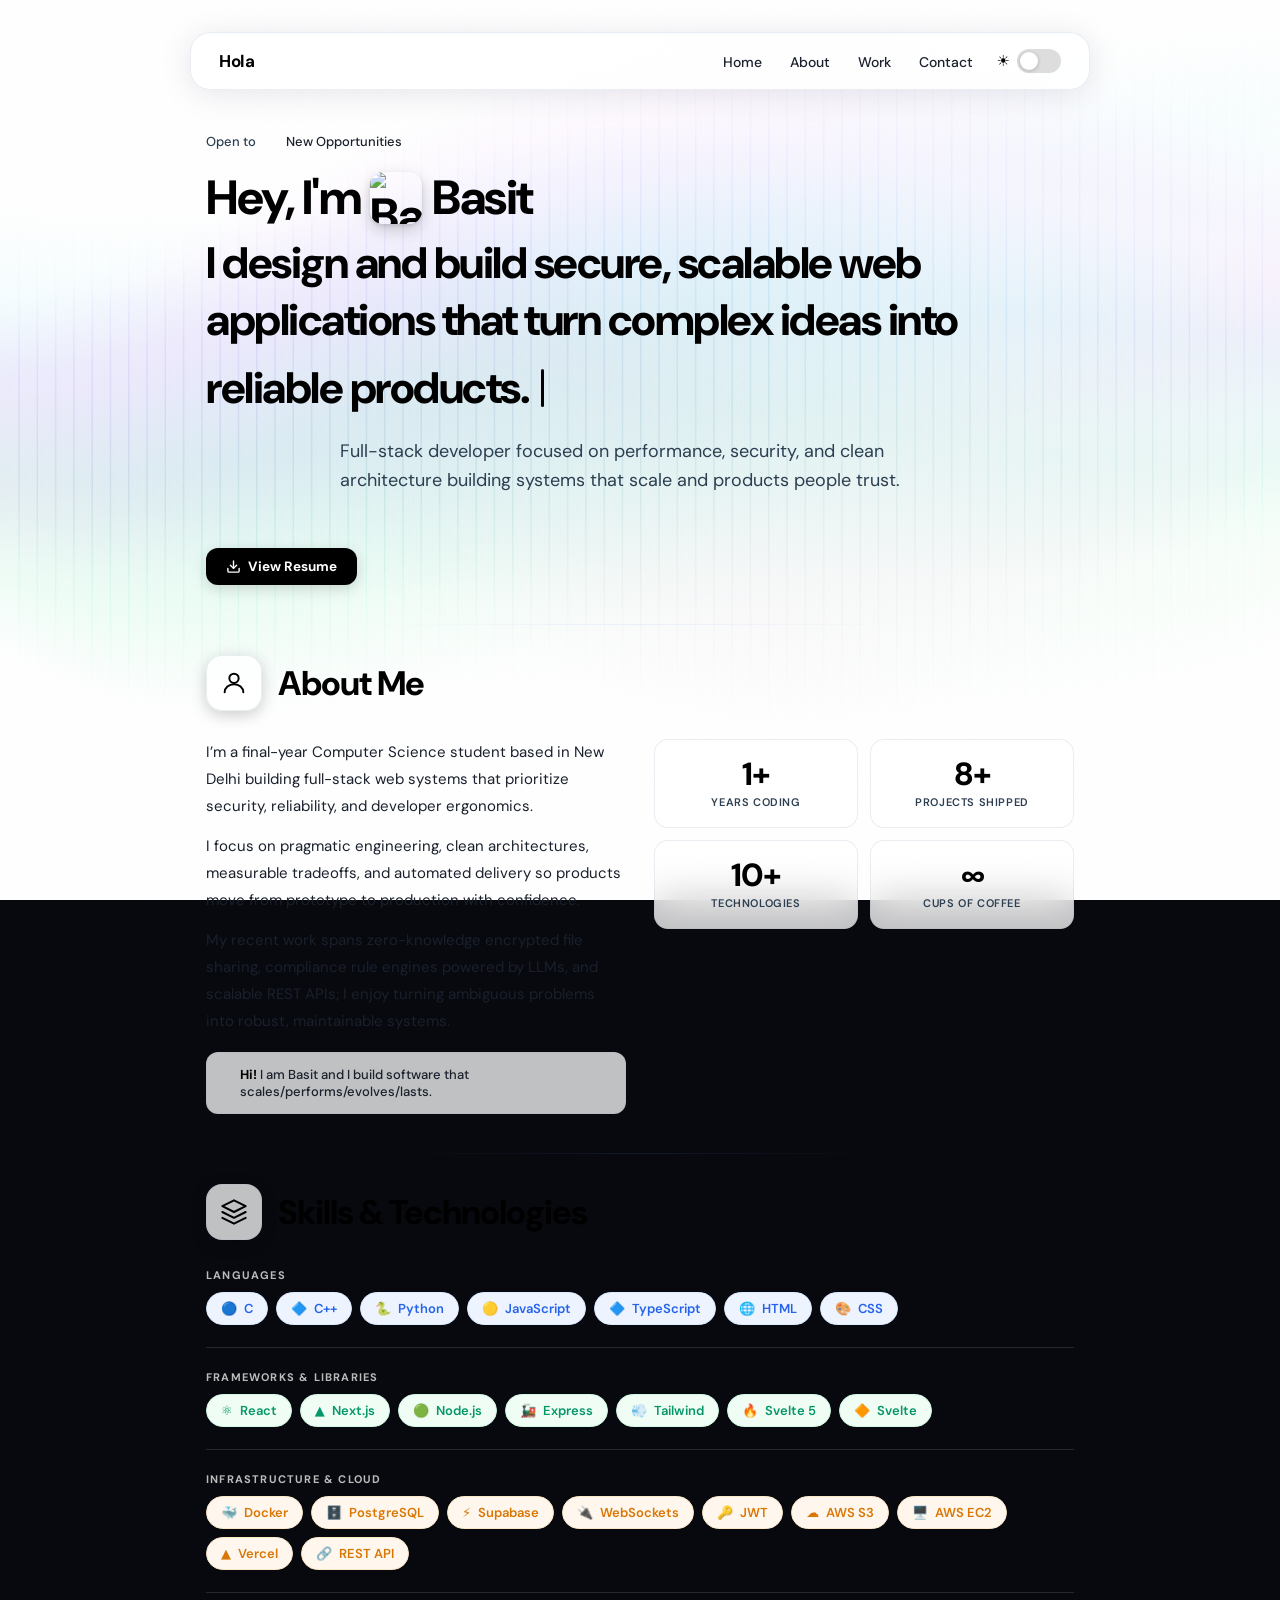
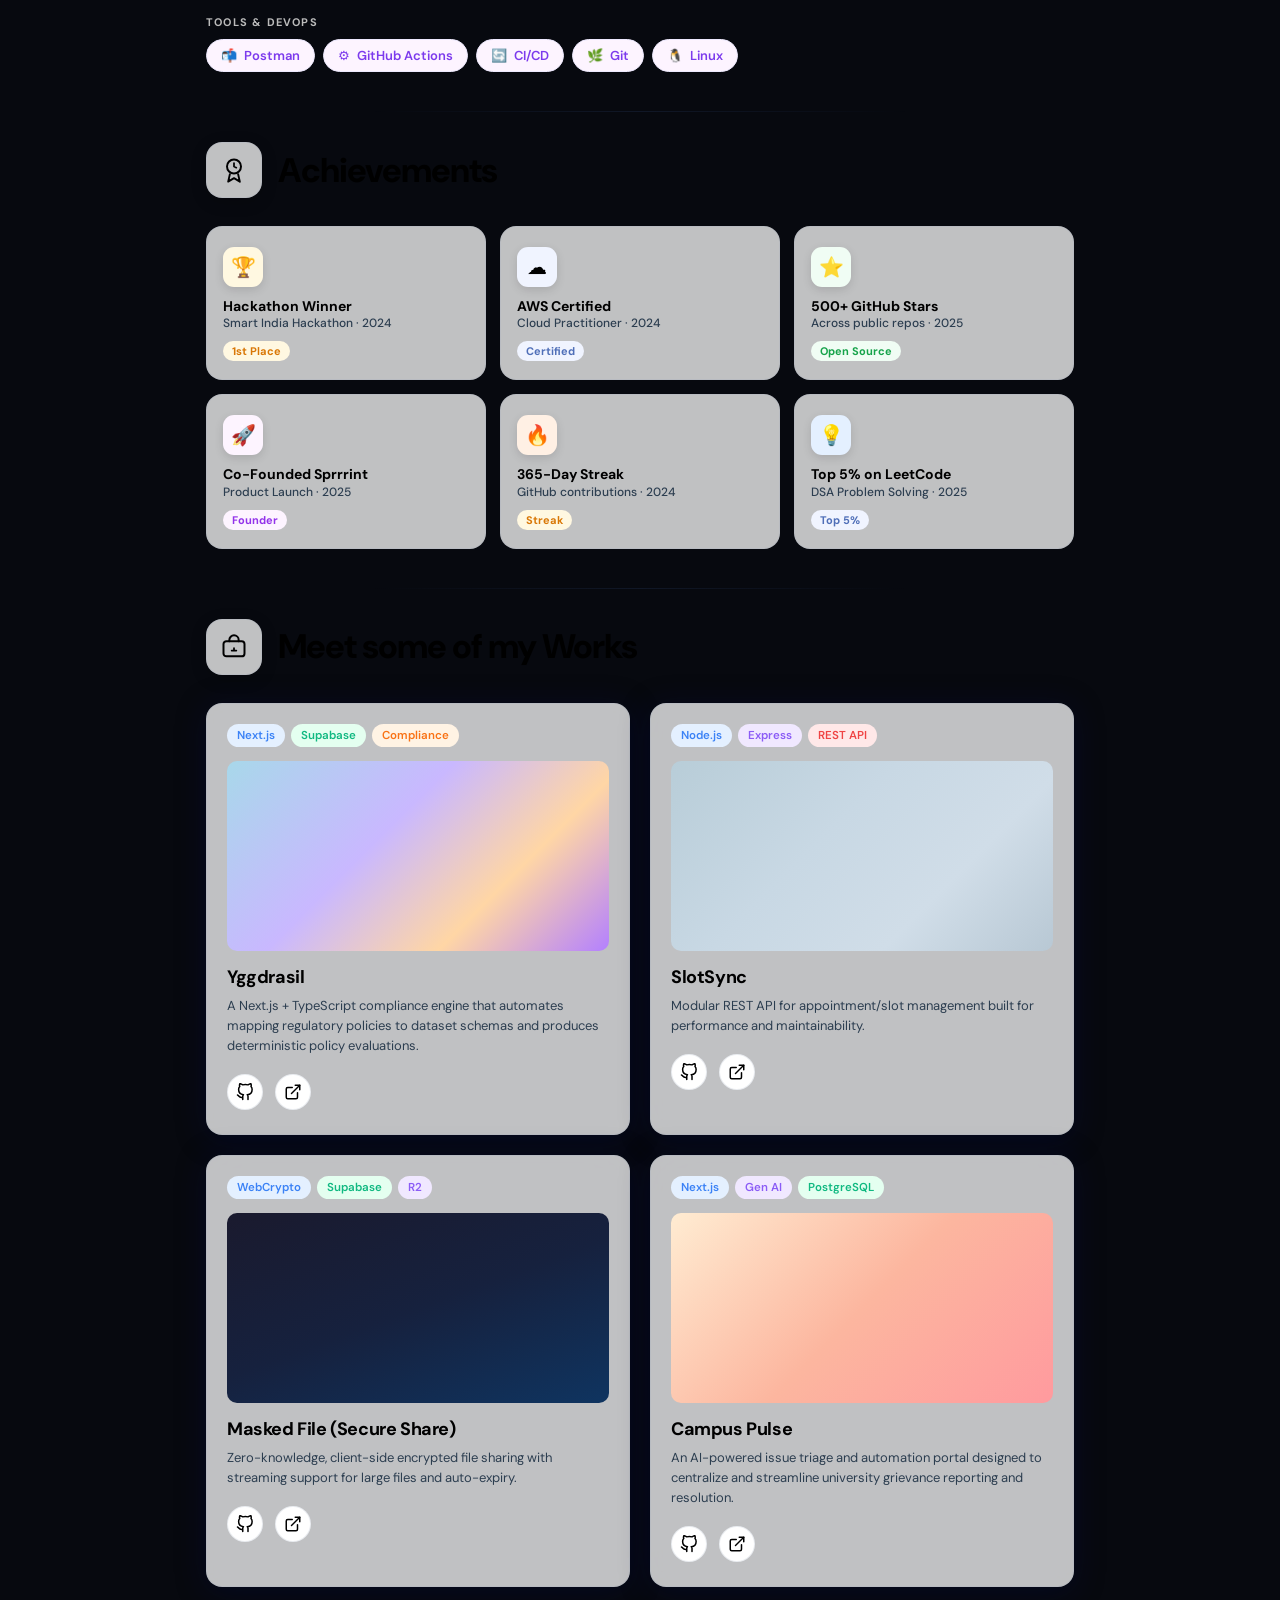
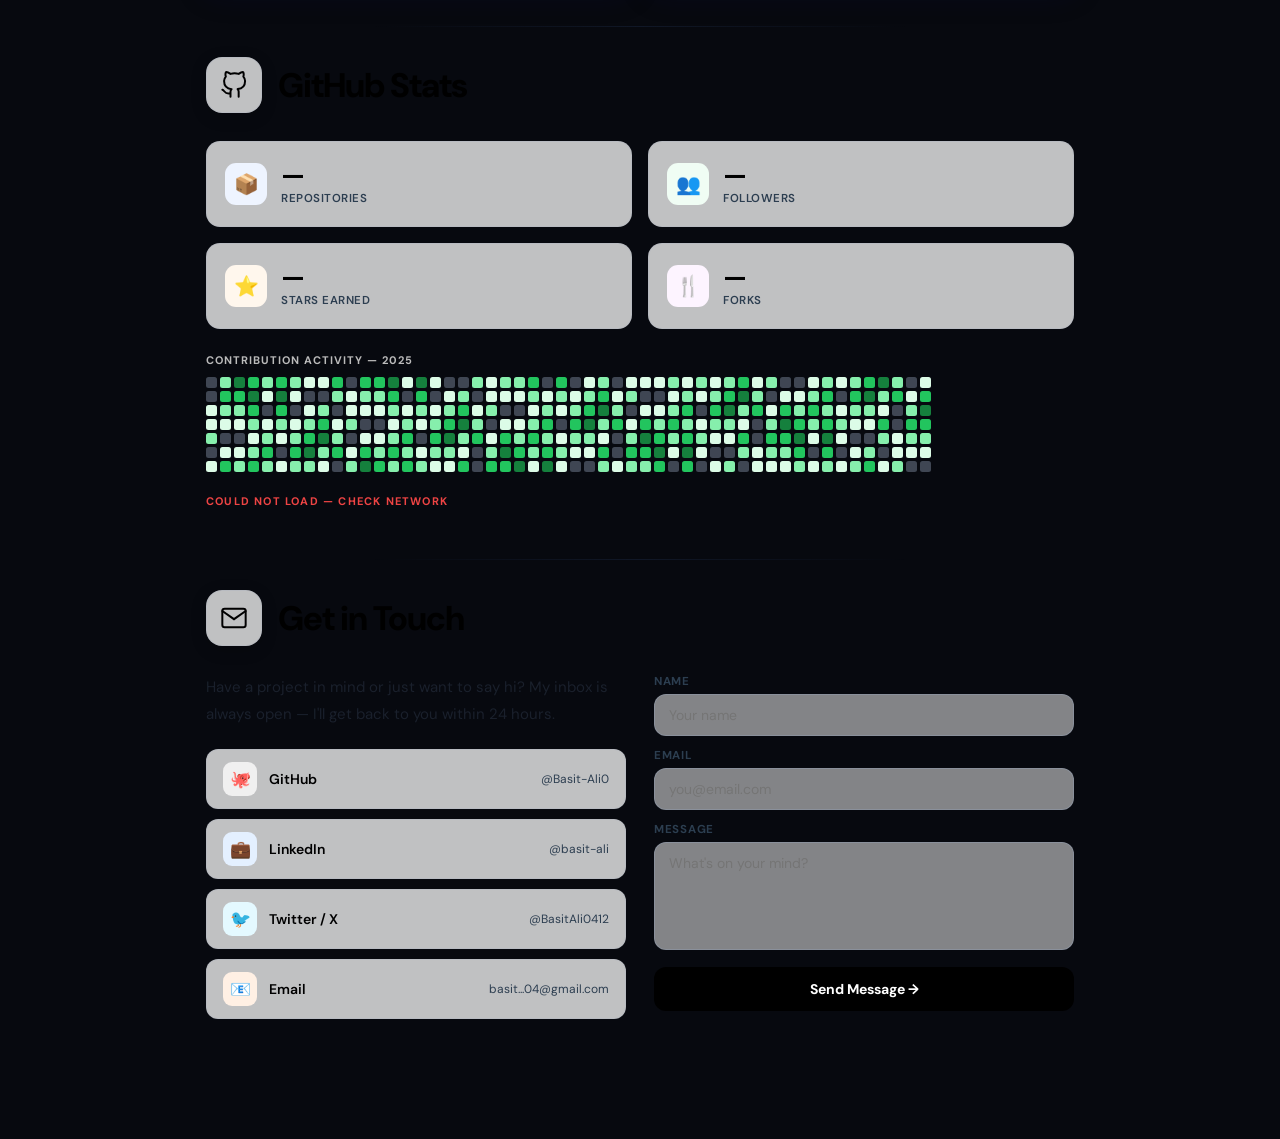
==== index.html @ 20d91ee4 "Feat: Add Basit's personal info and project data" ====
<!DOCTYPE html>
<html lang="en" data-theme="light">

<head>
    <meta charset="UTF-8" />
    <meta name="viewport" content="width=device-width, initial-scale=1.0" />
    <title>Basit — Full-Stack Developer</title>

    <!-- ── META / OG TAGS ── -->
    <meta name="description"
        content="Basit — Full-Stack Developer focused on performance, security, and clean architecture." />
    <meta name="author" content="Basit" />
    <meta name="keywords" content="portfolio, developer, fullstack, backend, React, Next.js, TypeScript, Node" />
    <meta property="og:title" content="Basit — Full-Stack Developer" />
    <meta property="og:description"
        content="I design and build secure, scalable web applications that turn complex ideas into reliable products." />
    <meta property="og:type" content="website" />
    <meta property="og:url" content="https://basit.dev" />
    <meta property="og:image" content="https://basit.dev/og-image.png" />
    <meta name="twitter:card" content="summary_large_image" />
    <meta name="twitter:title" content="Basit — Full-Stack Developer" />
    <meta name="twitter:description" content="I design and build secure, scalable web applications." />
    <meta name="twitter:image" content="https://basit.dev/og-image.png" />
    <meta name="twitter:creator" content="@BasitAli0412" />

    <!-- ── FAVICON (inline SVG) ── -->
    <link rel="icon"
        href="data:image/svg+xml,<svg xmlns='http://www.w3.org/2000/svg' viewBox='0 0 100 100'><rect width='100' height='100' rx='22' fill='%23111'/><text y='72' x='50' text-anchor='middle' font-size='58' font-family='system-ui,sans-serif' font-weight='900' fill='white'>S</text></svg>" />

    <!-- ── FONTS ── -->
    <link rel="preconnect" href="https://fonts.googleapis.com" />
    <link rel="preconnect" href="https://fonts.gstatic.com" crossorigin />
    <link
        href="https://fonts.googleapis.com/css2?family=DM+Sans:ital,opsz,wght@0,9..40,300;0,9..40,400;0,9..40,500;0,9..40,600;0,9..40,700;0,9..40,800&display=swap"
        rel="stylesheet" />

    <!-- ── STYLESHEETS ── -->
    <link rel="stylesheet" href="css/variables.css" />
    <link rel="stylesheet" href="css/base.css" />
    <link rel="stylesheet" href="css/sections.css" />
    <link rel="stylesheet" href="css/components.css" />
    <link rel="stylesheet" href="css/animations.css" />
    <link rel="stylesheet" href="css/cursor.css" />
    <link rel="stylesheet" href="css/responsive.css" />
</head>

<body>
    <!-- ── SPLASH SCREEN ── -->
    <div id="splash-screen">
        <div class="splash-logo">S</div>
    </div>

    <canvas id="bg-canvas"></canvas>
    <div id="cursor-dot"></div>
    <div id="cursor-ring"></div>
    <canvas id="confetti-canvas"></canvas>
    <div id="progress-bar"></div>
    <div class="container">

        <!-- NAV -->
        <nav id="mainNav">
            <span class="nav-logo" id="holaWord">Hola!</span>
            <div class="nav-right">
                <ul class="nav-links">
                    <li><a href="#home">Home</a></li>
                    <li><a href="#about">About</a></li>
                    <li><a href="#work">Work</a></li>
                    <li><a href="#contact">Contact</a></li>
                </ul>
                <div style="display:flex;align-items:center;gap:7px;">
                    <span id="ticon" style="font-size:15px;">☀️</span>
                    <button class="theme-btn" id="themeBtn" aria-label="Toggle dark mode"></button>
                </div>
            </div>
        </nav>

        <!-- HERO -->
        <section id="home" class="section s-hero" data-reveal>
            <div class="co-tag">
                Open to
                <span style="display:inline-flex;align-items:center;gap:5px;color:var(--gray2);">
                    <span class="co-dot" style="background:var(--green);box-shadow:0 0 8px var(--green);"></span> New
                    Opportunities
                </span>
            </div>
            <h1 class="hhead" style="margin-bottom: 20px;">
                <div class="ln">
                    <span>Hey, I'm</span>
                    <span class="ibadge av" style="padding:0; overflow:hidden; border:none; background:transparent;">
                        <img src="https://drive.google.com/uc?export=view&id=1aafTK1U_GaJ4FGUq0Dn8_oC9tIhIjTEX"
                            alt="Basit" style="width:100%;height:100%;object-fit:cover;">
                    </span>
                    <span>Basit</span>
                </div>
                <div class="ln"
                    style="font-size: clamp(24px, 4vw, 44px); white-space: normal; line-height: 1.3; margin-top: 10px; color: var(--dark);">
                    I design and build secure, scalable web applications that turn complex ideas into
                    <span class="typed-text" id="typedWord" style="color:var(--dark);"></span><span class="typed-cursor"
                        id="typedCursor"></span>
                </div>
            </h1>
            <p style="font-size: 18px; color: var(--gray); max-width: 600px; margin: 0 auto 30px; line-height: 1.6;">
                Full-stack developer focused on performance, security, and clean architecture building systems that
                scale and products people trust.
            </p>
            <a href="https://drive.google.com/file/d/15Kie2nm88F6wUz_KOBfez04aYUnILYry/view?usp=sharing" target="_blank"
                rel="noopener noreferrer" class="resume-btn">
                <svg viewBox="0 0 24 24" fill="none" stroke="currentColor" stroke-width="2.2" stroke-linecap="round"
                    stroke-linejoin="round">
                    <path d="M21 15v4a2 2 0 01-2 2H5a2 2 0 01-2-2v-4" />
                    <polyline points="7 10 12 15 17 10" />
                    <line x1="12" y1="15" x2="12" y2="3" />
                </svg>
                View Resume
            </a>
        </section>

        <!-- ABOUT -->
        <section id="about" class="section s-about" data-reveal>
            <div class="sec-hdr">
                <div class="sec-icon">
                    <svg viewBox="0 0 24 24" fill="none">
                        <circle cx="12" cy="8" r="4" stroke="currentColor" stroke-width="1.7" />
                        <path d="M4 20c0-4 3.6-7 8-7s8 3 8 7" stroke="currentColor" stroke-width="1.7"
                            stroke-linecap="round" />
                    </svg>
                </div>
                <h2 class="sec-title">About Me</h2>
            </div>
            <div class="about-grid">
                <div>
                    <div class="about-bio">
                        <p>I’m a final-year Computer Science student based in New Delhi building full-stack web systems
                            that prioritize security, reliability, and developer ergonomics.</p>
                        <p>I focus on pragmatic engineering, clean architectures, measurable tradeoffs, and automated
                            delivery so products move from prototype to production with confidence.</p>
                        <p>My recent work spans zero-knowledge encrypted file sharing, compliance rule engines powered
                            by LLMs, and scalable REST APIs; I enjoy turning ambiguous problems into robust,
                            maintainable systems.</p>
                    </div>
                    <div class="status-bar">
                        <span class="dot" style="background:var(--green);box-shadow:0 0 8px var(--green);"></span>
                        <span class="status-txt"><strong>Hi!</strong> I am Basit and I build software that
                            scales/performs/evolves/lasts.</span>
                    </div>
                </div>
                <div>
                    <div class="stats-grid">
                        <div class="stat-card">
                            <div class="stat-n">3+</div>
                            <div class="stat-l">Years Coding</div>
                        </div>
                        <div class="stat-card">
                            <div class="stat-n">20+</div>
                            <div class="stat-l">Projects Shipped</div>
                        </div>
                        <div class="stat-card">
                            <div class="stat-n">30+</div>
                            <div class="stat-l">Technologies</div>
                        </div>
                        <div class="stat-card">
                            <div class="stat-n">∞</div>
                            <div class="stat-l">Cups of Coffee</div>
                        </div>
                    </div>
                </div>
            </div>
        </section>

        <!-- SKILLS -->
        <section class="section alt s-skills" data-reveal>
            <div class="sec-hdr">
                <div class="sec-icon">
                    <svg viewBox="0 0 24 24" fill="none">
                        <path d="M12 2L2 7l10 5 10-5-10-5z" stroke="currentColor" stroke-width="1.7"
                            stroke-linejoin="round" />
                        <path d="M2 17l10 5 10-5" stroke="currentColor" stroke-width="1.7" stroke-linecap="round"
                            stroke-linejoin="round" />
                        <path d="M2 12l10 5 10-5" stroke="currentColor" stroke-width="1.7" stroke-linecap="round"
                            stroke-linejoin="round" />
                    </svg>
                </div>
                <h2 class="sec-title">Skills & Technologies</h2>
            </div>
            <div class="sgroups">
                <div>
                    <div class="sglabel">Languages</div>
                    <div class="spills">
                        <span class="spill L"><span class="pi">🔵</span>C</span>
                        <span class="spill L"><span class="pi">🔷</span>C++</span>
                        <span class="spill L"><span class="pi">🐍</span>Python</span>
                        <span class="spill L"><span class="pi">🟡</span>JavaScript</span>
                        <span class="spill L"><span class="pi">🔷</span>TypeScript</span>
                        <span class="spill L"><span class="pi">🌐</span>HTML</span>
                        <span class="spill L"><span class="pi">🎨</span>CSS</span>
                    </div>
                </div>
                <div class="sdiv"></div>
                <div>
                    <div class="sglabel">Frameworks & Libraries</div>
                    <div class="spills">
                        <span class="spill F"><span class="pi">⚛️</span>React</span>
                        <span class="spill F"><span class="pi">▲</span>Next.js</span>
                        <span class="spill F"><span class="pi">🟢</span>Node.js</span>
                        <span class="spill F"><span class="pi">🚂</span>Express</span>
                        <span class="spill F"><span class="pi">💨</span>Tailwind</span>
                        <span class="spill F"><span class="pi">🔥</span>Svelte 5</span>
                        <span class="spill F"><span class="pi">🔶</span>Svelte</span>
                    </div>
                </div>
                <div class="sdiv"></div>
                <div>
                    <div class="sglabel">Infrastructure & Cloud</div>
                    <div class="spills">
                        <span class="spill I"><span class="pi">🐳</span>Docker</span>
                        <span class="spill I"><span class="pi">🗄️</span>PostgreSQL</span>
                        <span class="spill I"><span class="pi">⚡</span>Supabase</span>
                        <span class="spill I"><span class="pi">🔌</span>WebSockets</span>
                        <span class="spill I"><span class="pi">🔑</span>JWT</span>
                        <span class="spill I"><span class="pi">☁️</span>AWS S3</span>
                        <span class="spill I"><span class="pi">🖥️</span>AWS EC2</span>
                        <span class="spill I"><span class="pi">▲</span>Vercel</span>
                        <span class="spill I"><span class="pi">🔗</span>REST API</span>
                    </div>
                </div>
                <div class="sdiv"></div>
                <div>
                    <div class="sglabel">Tools & DevOps</div>
                    <div class="spills">
                        <span class="spill T"><span class="pi">📬</span>Postman</span>
                        <span class="spill T"><span class="pi">⚙️</span>GitHub Actions</span>
                        <span class="spill T"><span class="pi">🔄</span>CI/CD</span>
                        <span class="spill T"><span class="pi">🌿</span>Git</span>
                        <span class="spill T"><span class="pi">🐧</span>Linux</span>
                    </div>
                </div>
            </div>
        </section>

        <!-- ACHIEVEMENTS -->
        <section class="section s-achieve" data-reveal>
            <div class="sec-hdr">
                <div class="sec-icon">
                    <svg viewBox="0 0 24 24" fill="none">
                        <circle cx="12" cy="9" r="6" stroke="currentColor" stroke-width="1.7" />
                        <path d="M8.5 15.5L7 22l5-3 5 3-1.5-6.5" stroke="currentColor" stroke-width="1.6"
                            stroke-linecap="round" stroke-linejoin="round" />
                        <path d="M12 6v3l2 1" stroke="currentColor" stroke-width="1.5" stroke-linecap="round"
                            stroke-linejoin="round" />
                    </svg>
                </div>
                <h2 class="sec-title">Achievements</h2>
            </div>
            <div class="ach-grid">
                <div class="ach-card">
                    <div class="ach-icon" style="background:#FFF8E1;">🏆</div>
                    <div>
                        <div class="ach-name">Hackathon Winner</div>
                        <div class="ach-meta">Smart India Hackathon · 2024</div>
                    </div>
                    <span class="abadge bg-gold">1st Place</span>
                </div>
                <div class="ach-card">
                    <div class="ach-icon" style="background:#F0F4FF;">☁️</div>
                    <div>
                        <div class="ach-name">AWS Certified</div>
                        <div class="ach-meta">Cloud Practitioner · 2024</div>
                    </div>
                    <span class="abadge bg-silver">Certified</span>
                </div>
                <div class="ach-card">
                    <div class="ach-icon" style="background:#F0FDF4;">⭐</div>
                    <div>
                        <div class="ach-name">500+ GitHub Stars</div>
                        <div class="ach-meta">Across public repos · 2025</div>
                    </div>
                    <span class="abadge bg-green">Open Source</span>
                </div>
                <div class="ach-card">
                    <div class="ach-icon" style="background:#FDF4FF;">🚀</div>
                    <div>
                        <div class="ach-name">Co-Founded Sprrrint</div>
                        <div class="ach-meta">Product Launch · 2025</div>
                    </div>
                    <span class="abadge bg-purple">Founder</span>
                </div>
                <div class="ach-card">
                    <div class="ach-icon" style="background:#FFF0E4;">🔥</div>
                    <div>
                        <div class="ach-name">365-Day Streak</div>
                        <div class="ach-meta">GitHub contributions · 2024</div>
                    </div>
                    <span class="abadge bg-gold">Streak</span>
                </div>
                <div class="ach-card">
                    <div class="ach-icon" style="background:#E4F0FF;">💡</div>
                    <div>
                        <div class="ach-name">Top 5% on LeetCode</div>
                        <div class="ach-meta">DSA Problem Solving · 2025</div>
                    </div>
                    <span class="abadge bg-silver">Top 5%</span>
                </div>
            </div>
        </section>



        <!-- WORKS -->
        <section id="work" class="section s-works" data-reveal>
            <div class="sec-hdr">
                <div class="sec-icon">
                    <svg viewBox="0 0 24 24" fill="none">
                        <rect x="3" y="7" width="18" height="13" rx="2.5" stroke="currentColor" stroke-width="1.7" />
                        <path d="M8 7V6a4 4 0 018 0v1" stroke="currentColor" stroke-width="1.7"
                            stroke-linecap="round" />
                        <path d="M12 13v2m0 0h2m-2 0H10" stroke="currentColor" stroke-width="1.5"
                            stroke-linecap="round" />
                    </svg>
                </div>
                <h2 class="sec-title">Meet some of my Works</h2>
            </div>
            <div class="pg">
                <div class="pc" data-project="yggdrasil">
                    <div class="tilt-shine"></div>
                    <div class="tags"><span class="tag blue">Next.js</span><span class="tag green">Supabase</span><span
                            class="tag orange">Compliance</span></div>
                    <div class="pi-img pi1"></div>
                    <div class="pt">Yggdrasil</div>
                    <div class="pd">A Next.js + TypeScript compliance engine that automates mapping regulatory policies
                        to dataset schemas and produces deterministic policy evaluations.</div>
                    <div class="pc-links">
                        <a href="https://github.com/Basit-Ali0/Yggdrasil" class="pc-link" title="Source Code"
                            target="_blank" rel="noopener noreferrer">
                            <svg viewBox="0 0 24 24" fill="none" stroke="currentColor" stroke-width="2"
                                stroke-linecap="round" stroke-linejoin="round">
                                <path
                                    d="M9 19c-5 1.5-5-2.5-7-3m14 6v-3.87a3.37 3.37 0 00-.94-2.61c3.14-.35 6.44-1.54 6.44-7A5.44 5.44 0 0020 4.77 5.07 5.07 0 0019.91 1S18.73.65 16 2.48a13.38 13.38 0 00-7 0C6.27.65 5.09 1 5.09 1A5.07 5.07 0 005 4.77a5.44 5.44 0 00-1.5 3.78c0 5.42 3.3 6.61 6.44 7A3.37 3.37 0 009 18.13V22">
                                </path>
                            </svg>
                        </a>
                        <a href="https://yggdrasil-793978127865.asia-south1.run.app/" class="pc-link"
                            title="Live Preview" target="_blank" rel="noopener noreferrer">
                            <svg viewBox="0 0 24 24" fill="none" stroke="currentColor" stroke-width="2"
                                stroke-linecap="round" stroke-linejoin="round">
                                <path d="M18 13v6a2 2 0 0 1-2 2H5a2 2 0 0 1-2-2V8a2 2 0 0 1 2-2h6"></path>
                                <polyline points="15 3 21 3 21 9"></polyline>
                                <line x1="10" y1="14" x2="21" y2="3"></line>
                            </svg>
                        </a>
                    </div>
                </div>
                <div class="pc" data-project="slotsync">
                    <div class="tilt-shine"></div>
                    <div class="tags"><span class="tag blue">Node.js</span><span class="tag purple">Express</span><span
                            class="tag year">REST API</span></div>
                    <div class="pi-img pi2"></div>
                    <div class="pt">SlotSync</div>
                    <div class="pd">Modular REST API for appointment/slot management built for performance and
                        maintainability.</div>
                    <div class="pc-links">
                        <a href="https://github.com/Basit-Ali0/slotsync-backend" class="pc-link" title="Source Code"
                            target="_blank" rel="noopener noreferrer">
                            <svg viewBox="0 0 24 24" fill="none" stroke="currentColor" stroke-width="2"
                                stroke-linecap="round" stroke-linejoin="round">
                                <path
                                    d="M9 19c-5 1.5-5-2.5-7-3m14 6v-3.87a3.37 3.37 0 00-.94-2.61c3.14-.35 6.44-1.54 6.44-7A5.44 5.44 0 0020 4.77 5.07 5.07 0 0019.91 1S18.73.65 16 2.48a13.38 13.38 0 00-7 0C6.27.65 5.09 1 5.09 1A5.07 5.07 0 005 4.77a5.44 5.44 0 00-1.5 3.78c0 5.42 3.3 6.61 6.44 7A3.37 3.37 0 009 18.13V22">
                                </path>
                            </svg>
                        </a>
                        <a href="https://yggdrasil-793978127865.asia-south1.run.app/" class="pc-link"
                            title="Live Preview" target="_blank" rel="noopener noreferrer">
                            <svg viewBox="0 0 24 24" fill="none" stroke="currentColor" stroke-width="2"
                                stroke-linecap="round" stroke-linejoin="round">
                                <path d="M18 13v6a2 2 0 0 1-2 2H5a2 2 0 0 1-2-2V8a2 2 0 0 1 2-2h6"></path>
                                <polyline points="15 3 21 3 21 9"></polyline>
                                <line x1="10" y1="14" x2="21" y2="3"></line>
                            </svg>
                        </a>
                    </div>
                </div>
                <div class="pc" data-project="maskedfile">
                    <div class="tilt-shine"></div>
                    <div class="tags"><span class="tag blue">WebCrypto</span><span
                            class="tag green">Supabase</span><span class="tag purple">R2</span></div>
                    <div class="pi-img pi3"></div>
                    <div class="pt">Masked File (Secure Share)</div>
                    <div class="pd">Zero-knowledge, client-side encrypted file sharing with streaming support for large
                        files and auto-expiry.</div>
                    <div class="pc-links">
                        <a href="https://github.com/Basit-Ali0/secure-share" class="pc-link" title="Source Code"
                            target="_blank" rel="noopener noreferrer">
                            <svg viewBox="0 0 24 24" fill="none" stroke="currentColor" stroke-width="2"
                                stroke-linecap="round" stroke-linejoin="round">
                                <path
                                    d="M9 19c-5 1.5-5-2.5-7-3m14 6v-3.87a3.37 3.37 0 00-.94-2.61c3.14-.35 6.44-1.54 6.44-7A5.44 5.44 0 0020 4.77 5.07 5.07 0 0019.91 1S18.73.65 16 2.48a13.38 13.38 0 00-7 0C6.27.65 5.09 1 5.09 1A5.07 5.07 0 005 4.77a5.44 5.44 0 00-1.5 3.78c0 5.42 3.3 6.61 6.44 7A3.37 3.37 0 009 18.13V22">
                                </path>
                            </svg>
                        </a>
                        <a href="http://maskedfile.online" class="pc-link" title="Live Preview" target="_blank"
                            rel="noopener noreferrer">
                            <svg viewBox="0 0 24 24" fill="none" stroke="currentColor" stroke-width="2"
                                stroke-linecap="round" stroke-linejoin="round">
                                <path d="M18 13v6a2 2 0 0 1-2 2H5a2 2 0 0 1-2-2V8a2 2 0 0 1 2-2h6"></path>
                                <polyline points="15 3 21 3 21 9"></polyline>
                                <line x1="10" y1="14" x2="21" y2="3"></line>
                            </svg>
                        </a>
                    </div>
                </div>
                <div class="pc" data-project="campuspulse">
                    <div class="tilt-shine"></div>
                    <div class="tags"><span class="tag blue">Next.js</span><span class="tag purple">Gen AI</span><span
                            class="tag green">PostgreSQL</span></div>
                    <div class="pi-img pi4"></div>
                    <div class="pt">Campus Pulse</div>
                    <div class="pd">An AI-powered issue triage and automation portal designed to centralize and
                        streamline university grievance reporting and resolution.</div>
                    <div class="pc-links">
                        <a href="https://github.com/Amm4r03/campus-pulse" class="pc-link" title="Source Code"
                            target="_blank" rel="noopener noreferrer">
                            <svg viewBox="0 0 24 24" fill="none" stroke="currentColor" stroke-width="2"
                                stroke-linecap="round" stroke-linejoin="round">
                                <path
                                    d="M9 19c-5 1.5-5-2.5-7-3m14 6v-3.87a3.37 3.37 0 00-.94-2.61c3.14-.35 6.44-1.54 6.44-7A5.44 5.44 0 0020 4.77 5.07 5.07 0 0019.91 1S18.73.65 16 2.48a13.38 13.38 0 00-7 0C6.27.65 5.09 1 5.09 1A5.07 5.07 0 005 4.77a5.44 5.44 0 00-1.5 3.78c0 5.42 3.3 6.61 6.44 7A3.37 3.37 0 009 18.13V22">
                                </path>
                            </svg>
                        </a>
                        <a href="https://campus-pulse-xi.vercel.app/" class="pc-link" title="Live Preview"
                            target="_blank" rel="noopener noreferrer">
                            <svg viewBox="0 0 24 24" fill="none" stroke="currentColor" stroke-width="2"
                                stroke-linecap="round" stroke-linejoin="round">
                                <path d="M18 13v6a2 2 0 0 1-2 2H5a2 2 0 0 1-2-2V8a2 2 0 0 1 2-2h6"></path>
                                <polyline points="15 3 21 3 21 9"></polyline>
                                <line x1="10" y1="14" x2="21" y2="3"></line>
                            </svg>
                        </a>
                    </div>
                </div>
            </div>
        </section>

        <!-- GITHUB STATS -->
        <section class="section alt s-github" data-reveal>
            <div class="sec-hdr">
                <div class="sec-icon">
                    <svg viewBox="0 0 24 24" fill="none">
                        <path
                            d="M9 19c-5 1.5-5-2.5-7-3m14 6v-3.87a3.37 3.37 0 00-.94-2.61c3.14-.35 6.44-1.54 6.44-7A5.44 5.44 0 0020 4.77 5.07 5.07 0 0019.91 1S18.73.65 16 2.48a13.38 13.38 0 00-7 0C6.27.65 5.09 1 5.09 1A5.07 5.07 0 005 4.77a5.44 5.44 0 00-1.5 3.78c0 5.42 3.3 6.61 6.44 7A3.37 3.37 0 009 18.13V22"
                            stroke="currentColor" stroke-width="1.7" stroke-linecap="round" stroke-linejoin="round" />
                    </svg>
                </div>
                <h2 class="sec-title">GitHub Stats</h2>
            </div>
            <div class="gh-grid">
                <div class="gh-card">
                    <div class="gh-icon" style="background:#EEF4FF;">📦</div>
                    <div>
                        <div class="gh-num">—</div>
                        <div class="gh-lbl">Repositories</div>
                    </div>
                </div>
                <div class="gh-card">
                    <div class="gh-icon" style="background:#F0FDF4;">👥</div>
                    <div>
                        <div class="gh-num">—</div>
                        <div class="gh-lbl">Followers</div>
                    </div>
                </div>
                <div class="gh-card">
                    <div class="gh-icon" style="background:#FFF7ED;">⭐</div>
                    <div>
                        <div class="gh-num">—</div>
                        <div class="gh-lbl">Stars Earned</div>
                    </div>
                </div>
                <div class="gh-card">
                    <div class="gh-icon" style="background:#FDF4FF;">🍴</div>
                    <div>
                        <div class="gh-num">—</div>
                        <div class="gh-lbl">Forks</div>
                    </div>
                </div>
            </div>
            <div class="cg-label">Contribution Activity — 2025</div>
            <div class="cg-wrap" id="cgraph"></div>
            <div id="lbars" style="margin-top:22px;"></div>
        </section>

        <!-- CONTACT -->
        <section id="contact" class="section s-contact" data-reveal>
            <div class="sec-hdr">
                <div class="sec-icon">
                    <svg viewBox="0 0 24 24" fill="none">
                        <path d="M4 4h16c1.1 0 2 .9 2 2v12c0 1.1-.9 2-2 2H4c-1.1 0-2-.9-2-2V6c0-1.1.9-2 2-2z"
                            stroke="currentColor" stroke-width="1.7" />
                        <path d="M22 6l-10 7L2 6" stroke="currentColor" stroke-width="1.7" stroke-linecap="round" />
                    </svg>
                </div>
                <h2 class="sec-title">Get in Touch</h2>
            </div>
            <div class="ct-grid">
                <div>
                    <p class="ct-tagline">Have a project in mind or just want to say hi? My inbox is always open — I'll
                        get back to you within 24 hours.</p>
                    <div class="socials">
                        <a href="https://github.com/Basit-Ali0" target="_blank" rel="noopener noreferrer"
                            class="soc"><span class="soc-icon" style="background:#f0f0f0;">🐙</span>GitHub<span
                                class="soc-handle">@Basit-Ali0</span></a>
                        <a href="https://www.linkedin.com/in/basit-ali-65261819b/" target="_blank"
                            rel="noopener noreferrer" class="soc"><span class="soc-icon"
                                style="background:#E4F0FF;">💼</span>LinkedIn<span
                                class="soc-handle">@basit-ali</span></a>
                        <a href="https://x.com/BasitAli0412" target="_blank" rel="noopener noreferrer" class="soc"><span
                                class="soc-icon" style="background:#E4F9FF;">🐦</span>Twitter / X<span
                                class="soc-handle">@BasitAli0412</span></a>
                        <a href="mailto:basitalirpk04@gmail.com" class="soc"><span class="soc-icon"
                                style="background:#FFF0E4;">📧</span>Email<span
                                class="soc-handle">basit...04@gmail.com</span></a>
                    </div>
                </div>
                <div class="cf">
                    <div>
                        <div class="flbl">Name</div><input class="finput" type="text" placeholder="Your name" />
                    </div>
                    <div>
                        <div class="flbl">Email</div><input class="finput" type="email" placeholder="you@email.com" />
                    </div>
                    <div>
                        <div class="flbl">Message</div><textarea class="ftarea"
                            placeholder="What's on your mind?"></textarea>
                    </div>
                    <button class="fsubmit" id="fsub">Send Message →</button>
                </div>
            </div>
        </section>

    </div>

    <!-- ── PROJECT MODAL OVERLAY ── -->
    <div id="project-modal">
        <div class="modal-content">
            <button class="modal-close" id="modal-close">&times;</button>
            <div class="modal-header" id="modal-header"></div>
            <div class="modal-body">
                <h3 class="modal-title" id="modal-title"></h3>
                <div class="modal-meta" id="modal-meta"></div>
                <div class="modal-tags" id="modal-tags"></div>
                <p class="modal-desc" id="modal-desc"></p>
                <div class="modal-links-container" style="display:flex; gap:12px;">
                    <a href="#" class="modal-link" id="modal-link-github" target="_blank" rel="noopener noreferrer">
                        <svg viewBox="0 0 24 24" fill="none" stroke="currentColor" stroke-width="2"
                            stroke-linecap="round" stroke-linejoin="round" style="width:18px;height:18px;">
                            <path
                                d="M9 19c-5 1.5-5-2.5-7-3m14 6v-3.87a3.37 3.37 0 00-.94-2.61c3.14-.35 6.44-1.54 6.44-7A5.44 5.44 0 0020 4.77 5.07 5.07 0 0019.91 1S18.73.65 16 2.48a13.38 13.38 0 00-7 0C6.27.65 5.09 1 5.09 1A5.07 5.07 0 005 4.77a5.44 5.44 0 00-1.5 3.78c0 5.42 3.3 6.61 6.44 7A3.37 3.37 0 009 18.13V22">
                            </path>
                        </svg>
                        Source Code
                    </a>
                    <a href="#" class="modal-link live-link" id="modal-link-live" target="_blank"
                        rel="noopener noreferrer">
                        Live Preview <span style="font-size:16px;">↗</span>
                    </a>
                </div>
            </div>
        </div>
    </div>

    <!-- ── SCRIPTS (order matters: dependencies first) ── -->
    <script src="js/aurora.js"></script>
    <script src="js/theme.js"></script>
    <script src="js/cursor.js"></script>
    <script src="js/counters.js"></script>
    <script src="js/scroll.js"></script>
    <script src="js/typing.js"></script>
    <script src="js/tilt.js"></script>
    <script src="js/confetti.js"></script>
    <script src="js/github.js"></script>
    <script src="js/contact.js"></script>
    <script src="js/modals.js"></script>

    <!-- ── SPLASH SCREEN LOGIC ── -->
    <script>
        window.addEventListener('load', () => {
            setTimeout(() => {
                const splash = document.getElementById('splash-screen');
                if (splash) {
                    splash.style.opacity = '0';
                    splash.style.pointerEvents = 'none';
                    setTimeout(() => splash.remove(), 600); // Remove from DOM after fade out
                }
            }, 800);
        });
    </script>
</body>

</html>
---- css/variables.css ----
/* ══════════════════════════════════════
   DESIGN TOKENS & CUSTOM PROPERTIES
   ══════════════════════════════════════ */

/* ── THEME COLORS (Light Mode Default) ── */
:root {
  --bg: #ffffff;
  --card: transparent;
  --card-bg: rgba(255, 255, 255, 0.75);
  --card-alt: transparent;
  --border: rgba(148, 163, 184, 0.4);
  --card-border: rgba(148, 163, 184, 0.2);
  --divider: rgba(148, 163, 184, 0.2);

  /* Typography — Pure black/dark for light mode contrast */
  --dark: #000000;
  --gray: #2c3e50;
  --gray2: #1a202c;

  /* Input & Badge */
  --input-bg: rgba(255, 255, 255, 0.5);
  --pill-bg: #fff;
  --pill-border: #e2e8f0;

  --font: 'DM Sans', system-ui, sans-serif;
  --glass-blur: blur(28px);
  --transition: 0.35s cubic-bezier(0.34, 1.56, 0.64, 1);

  /* Shadows - softer for light mode */
  --shadow-sm: 0 4px 20px rgba(0, 0, 0, 0.03);
  --shadow-md: 0 8px 30px rgba(0, 0, 0, 0.05);
}

/* ── DARK THEME OVERRIDES ── */
[data-theme="dark"] {
  --bg: #04060c;
  --card: transparent;
  --card-bg: rgba(10, 15, 32, 0.65);
  --card-alt: transparent;
  --border: rgba(100, 150, 255, 0.12);
  --card-border: rgba(80, 140, 255, 0.15);
  --divider: rgba(100, 150, 255, 0.08);

  /* Typography — Lighter for dark mode contrast */
  --dark: #e8eeff;
  --gray: #7a8aaa;
  --gray2: #a5b4fc;

  --input-bg: rgba(10, 15, 32, 0.5);
  --pill-bg: rgba(15, 25, 45, 0.6);
  --pill-border: rgba(80, 140, 255, 0.2);

  --shadow-sm: 0 4px 20px rgba(0, 10, 40, 0.3);
  --shadow-md: 0 8px 30px rgba(0, 10, 40, 0.4);
}
---- css/base.css ----
/* ══════════════════════════════════════
   BASE — Reset, Body, Container, Nav
   ══════════════════════════════════════ */

*,
*::before,
*::after {
    box-sizing: border-box;
    margin: 0;
    padding: 0;
}

body {
    font-family: var(--font);
    background: #07090f;
    min-height: 100vh;
    padding: 32px 16px 80px;
    overflow-x: hidden;
}

[data-theme="dark"] body {
    background: #04060c;
}

.container {
    max-width: 900px;
    margin: 0 auto;
    position: relative;
    z-index: 1;
}

/* ── NAV — always glassy aurora ── */
nav {
    background: var(--card-bg);
    backdrop-filter: var(--glass-blur);
    -webkit-backdrop-filter: var(--glass-blur);
    border: 1px solid var(--card-border);
    border-radius: 20px;
    padding: 16px 28px;
    display: flex;
    align-items: center;
    justify-content: space-between;
    margin-bottom: 12px;
    box-shadow: 0 4px 32px rgba(0, 10, 60, 0.1), 0 1px 0 rgba(100, 180, 255, 0.05) inset;
    transition: box-shadow 0.3s, border-radius 0.3s;
    position: sticky;
    top: 12px;
    z-index: 100;
}

nav.scrolled {
    border-radius: 14px;
    box-shadow: 0 8px 40px rgba(0, 10, 80, 0.45), 0 1px 0 rgba(100, 200, 255, 0.1) inset;
}

.nav-logo {
    font-size: 17px;
    font-weight: 700;
    color: var(--dark);
    letter-spacing: -0.3px;
}

.nav-right {
    display: flex;
    align-items: center;
    gap: 24px;
}

.nav-links {
    display: flex;
    gap: 28px;
    list-style: none;
}

.nav-links a {
    font-size: 14px;
    font-weight: 500;
    color: var(--gray2);
    text-decoration: none;
    transition: color 0.2s;
}

.nav-links a:hover {
    color: var(--dark);
}

/* Theme toggle button */
.theme-btn {
    width: 44px;
    height: 24px;
    background: #ddd;
    border-radius: 100px;
    position: relative;
    cursor: pointer;
    border: none;
    outline: none;
    transition: background 0.3s;
}

[data-theme="dark"] .theme-btn {
    background: #444;
}

.theme-btn::after {
    content: '';
    position: absolute;
    width: 18px;
    height: 18px;
    border-radius: 50%;
    background: white;
    top: 3px;
    left: 3px;
    transition: transform 0.3s cubic-bezier(0.34, 1.56, 0.64, 1);
    box-shadow: 0 1px 4px rgba(0, 0, 0, 0.2);
}

[data-theme="dark"] .theme-btn::after {
    transform: translateX(20px);
}

.theme-icon {
    font-size: 16px;
    line-height: 1;
}

/* ── SHARED SECTION — transparent for continuous flow ── */
.section {
    background: transparent;
    border: none;
    padding: 30px 16px 40px;
    margin-bottom: 0;
    box-shadow: none;
    position: relative;
}

.section::after {
    /* Optional subtle divider between sections */
    content: '';
    position: absolute;
    bottom: 0;
    left: 20%;
    right: 20%;
    height: 1px;
    background: radial-gradient(circle, rgba(100, 150, 255, 0.1) 0%, transparent 100%);
}

.section:last-child::after {
    display: none;
}

.section.alt {
    background: transparent;
}

.sec-hdr {
    display: flex;
    align-items: center;
    gap: 16px;
    margin-bottom: 28px;
}

.sec-icon {
    width: 56px;
    height: 56px;
    background: var(--card-bg);
    backdrop-filter: blur(10px);
    -webkit-backdrop-filter: blur(10px);
    border: 1px solid var(--card-border);
    border-radius: 16px;
    display: flex;
    align-items: center;
    justify-content: center;
    box-shadow: 0 4px 16px rgba(0, 0, 0, 0.2);
    flex-shrink: 0;
}

.sec-icon svg {
    width: 28px;
    height: 28px;
    stroke-width: 1.8;
}

.sec-title {
    font-size: 34px;
    font-weight: 800;
    color: var(--dark);
    letter-spacing: -1px;
}
---- css/sections.css ----
/* ══════════════════════════════════════
   SECTIONS — Hero, About, Skills,
   Achievements, GitHub, Works
   ══════════════════════════════════════ */

/* ── HERO ── */
.co-tag {
    display: flex;
    align-items: center;
    gap: 7px;
    font-size: 13px;
    color: var(--gray);
    font-weight: 500;
    margin-bottom: 20px;
}

.co-dot {
    width: 18px;
    height: 18px;
    background: linear-gradient(135deg, #4A9EFF, #7B5EFF);
    border-radius: 5px;
    display: inline-flex;
    align-items: center;
    justify-content: center;
    font-size: 10px;
}

.hhead {
    font-size: 48px;
    font-weight: 800;
    color: var(--dark);
    line-height: 1.15;
    letter-spacing: -1.5px;
    margin-bottom: 28px;
}

.hhead .ln {
    display: flex;
    align-items: center;
    gap: 10px;
    flex-wrap: wrap;
    margin-bottom: 6px;
}

.ibadge {
    display: inline-flex;
    align-items: center;
    justify-content: center;
    width: 52px;
    height: 52px;
    border-radius: 13px;
    vertical-align: middle;
    flex-shrink: 0;
    box-shadow: 0 6px 16px rgba(0, 0, 0, 0.18), 0 2px 4px rgba(0, 0, 0, 0.10);
    transition: transform 0.2s, box-shadow 0.2s;
    cursor: default;
}

.ibadge:hover {
    transform: translateY(-2px) scale(1.05);
    box-shadow: 0 10px 24px rgba(0, 0, 0, 0.22), 0 4px 8px rgba(0, 0, 0, 0.12);
}

.ibadge.av {
    background: #FFF0E4;
    overflow: hidden;
}

.ibadge.dk {
    background: #1A1A1A;
    color: #ffffff;
}

.ibadge svg {
    width: 26px;
    height: 26px;
}

.roles {
    display: flex;
    align-items: center;
    gap: 10px;
    flex-wrap: wrap;
}

.rlabel {
    font-size: 14px;
    color: var(--gray2);
    font-weight: 500;
}

.mbadge {
    display: inline-flex;
    align-items: center;
    justify-content: center;
    width: 30px;
    height: 30px;
    border-radius: 8px;
    background: var(--pill-bg);
    box-shadow: 0 3px 8px rgba(0, 0, 0, 0.12), 0 1px 3px rgba(0, 0, 0, 0.08);
    font-size: 15px;
    transition: transform 0.2s;
}

.mbadge:hover {
    transform: translateY(-1px);
}

.rdiv {
    width: 1px;
    height: 16px;
    background: var(--border);
    margin: 0 4px;
}

/* ── ABOUT ── */
.about-grid {
    display: grid;
    grid-template-columns: 1fr 1fr;
    gap: 28px;
    align-items: start;
}

.about-bio {
    font-size: 15px;
    color: var(--gray2);
    line-height: 1.78;
}

.about-bio strong {
    color: var(--dark);
    font-weight: 700;
}

.about-bio p+p {
    margin-top: 14px;
}

.stats-grid {
    display: grid;
    grid-template-columns: 1fr 1fr;
    gap: 12px;
}

.stat-card {
    background: var(--card-bg);
    backdrop-filter: blur(20px);
    -webkit-backdrop-filter: blur(20px);
    border: 1px solid var(--card-border);
    border-radius: 14px;
    padding: 18px 14px;
    text-align: center;
    transition: transform 0.2s, box-shadow 0.2s;
}

.stat-card:hover {
    transform: translateY(-2px);
    box-shadow: 0 4px 16px rgba(0, 0, 0, 0.07);
}

.stat-n {
    font-size: 32px;
    font-weight: 800;
    color: var(--dark);
    letter-spacing: -1px;
    line-height: 1;
    transition: color 0.3s;
}

.stat-l {
    font-size: 11px;
    color: var(--gray);
    font-weight: 600;
    margin-top: 5px;
    text-transform: uppercase;
    letter-spacing: 0.6px;
}

.status-bar {
    margin-top: 18px;
    padding: 13px 15px;
    background: var(--card-bg);
    backdrop-filter: blur(12px);
    -webkit-backdrop-filter: blur(12px);
    border: 1px solid var(--card-border);
    border-radius: 12px;
    display: flex;
    align-items: center;
    gap: 10px;
}

.dot {
    width: 8px;
    height: 8px;
    border-radius: 50%;
    background: #22C55E;
    flex-shrink: 0;
    box-shadow: 0 0 0 3px rgba(34, 197, 94, 0.2);
    animation: pulse 2s infinite;
}

.status-txt {
    font-size: 13px;
    color: var(--gray2);
    font-weight: 500;
}

.status-txt strong {
    color: var(--dark);
}

/* ── SKILLS ── */
.sgroups {
    display: flex;
    flex-direction: column;
    gap: 22px;
}

.sglabel {
    font-size: 11px;
    font-weight: 700;
    color: #bbb;
    letter-spacing: 1.2px;
    text-transform: uppercase;
    margin-bottom: 10px;
}

.spills {
    display: flex;
    flex-wrap: wrap;
    gap: 8px;
}

.spill {
    display: inline-flex;
    align-items: center;
    gap: 7px;
    padding: 7px 14px;
    border-radius: 100px;
    font-size: 13px;
    font-weight: 600;
    background: var(--pill-bg);
    color: var(--dark);
    border: 1.5px solid var(--pill-border);
    transition: transform 0.18s, box-shadow 0.18s;
    cursor: default;
}

.spill:hover {
    transform: translateY(-2px);
    box-shadow: 0 4px 14px rgba(0, 0, 0, 0.10);
}

.spill .pi {
    font-size: 13px;
}

.spill.L {
    background: #EEF4FF;
    border-color: #DBEAFE;
    color: #2563EB;
}

.spill.F {
    background: #F0FDF4;
    border-color: #D1FAE5;
    color: #059669;
}

.spill.I {
    background: #FFF7ED;
    border-color: #FDE8C8;
    color: #D97706;
}

.spill.T {
    background: #FDF4FF;
    border-color: #EDE9FE;
    color: #7C3AED;
}

[data-theme="dark"] .spill.L {
    background: #1e2d4a;
    border-color: #2a3f6a;
    color: #60a5fa;
}

[data-theme="dark"] .spill.F {
    background: #0f2d1e;
    border-color: #1a4030;
    color: #34d399;
}

[data-theme="dark"] .spill.I {
    background: #2d1f0a;
    border-color: #4a320f;
    color: #fbbf24;
}

[data-theme="dark"] .spill.T {
    background: #2a1040;
    border-color: #3d1a60;
    color: #c084fc;
}

.sdiv {
    width: 100%;
    height: 1px;
    background: var(--divider);
}

/* ── ACHIEVEMENTS ── */
.ach-grid {
    display: grid;
    grid-template-columns: repeat(3, 1fr);
    gap: 14px;
}

.ach-card {
    background: var(--card-bg);
    backdrop-filter: blur(20px);
    -webkit-backdrop-filter: blur(20px);
    border: 1px solid var(--card-border);
    border-radius: 16px;
    padding: 20px 16px 18px;
    display: flex;
    flex-direction: column;
    align-items: flex-start;
    gap: 10px;
    transition: transform 0.2s, box-shadow 0.2s;
}

.ach-card:hover {
    transform: translateY(-3px);
    box-shadow: 0 8px 28px rgba(0, 20, 80, 0.4);
}

.ach-icon {
    width: 40px;
    height: 40px;
    border-radius: 11px;
    display: flex;
    align-items: center;
    justify-content: center;
    font-size: 20px;
    box-shadow: 0 3px 10px rgba(0, 0, 0, 0.12);
}

.ach-name {
    font-size: 14px;
    font-weight: 700;
    color: var(--dark);
    line-height: 1.3;
}

.ach-meta {
    font-size: 12px;
    color: var(--gray);
    font-weight: 500;
}

.abadge {
    display: inline-flex;
    align-items: center;
    padding: 3px 9px;
    border-radius: 100px;
    font-size: 11px;
    font-weight: 700;
}

.bg-gold {
    background: #FFF8E1;
    color: #D97706;
}

.bg-silver {
    background: #F0F4FF;
    color: #4F6FB8;
}

.bg-green {
    background: #F0FDF4;
    color: #16A34A;
}

.bg-purple {
    background: #FDF4FF;
    color: #9333EA;
}

/* ── GITHUB STATS ── */
.gh-grid {
    display: grid;
    grid-template-columns: 1fr 1fr;
    gap: 16px;
    margin-bottom: 24px;
}

.gh-card {
    background: var(--card-bg);
    backdrop-filter: blur(20px);
    -webkit-backdrop-filter: blur(20px);
    border: 1px solid var(--card-border);
    border-radius: 14px;
    padding: 20px 18px;
    display: flex;
    align-items: center;
    gap: 14px;
    transition: transform 0.2s;
}

.gh-card:hover {
    transform: translateY(-2px);
}

.gh-icon {
    width: 42px;
    height: 42px;
    border-radius: 11px;
    display: flex;
    align-items: center;
    justify-content: center;
    font-size: 20px;
    flex-shrink: 0;
}

.gh-num {
    font-size: 26px;
    font-weight: 800;
    color: var(--dark);
    letter-spacing: -0.8px;
    line-height: 1;
}

.gh-lbl {
    font-size: 11.5px;
    color: var(--gray);
    font-weight: 600;
    margin-top: 3px;
    text-transform: uppercase;
    letter-spacing: 0.5px;
}

.cg-label {
    font-size: 11px;
    font-weight: 700;
    color: #bbb;
    letter-spacing: 1px;
    text-transform: uppercase;
    margin-bottom: 10px;
}

.cg-wrap {
    display: flex;
    gap: 3px;
    overflow: hidden;
}

.cg-col {
    display: flex;
    flex-direction: column;
    gap: 3px;
}

.cg-cell {
    width: 11px;
    height: 11px;
    border-radius: 2.5px;
    background: var(--border);
}

.cg-cell.l1 {
    background: #dcfce7;
}

.cg-cell.l2 {
    background: #86efac;
}

.cg-cell.l3 {
    background: #22c55e;
}

.cg-cell.l4 {
    background: #15803d;
}

[data-theme="dark"] .cg-cell.l1 {
    background: #14532d;
}

[data-theme="dark"] .cg-cell.l2 {
    background: #166534;
}

[data-theme="dark"] .cg-cell.l3 {
    background: #16a34a;
}

[data-theme="dark"] .cg-cell.l4 {
    background: #22c55e;
}

.lb-row {
    display: flex;
    align-items: center;
    gap: 12px;
    margin-bottom: 10px;
}

.lb-name {
    font-size: 13px;
    font-weight: 600;
    color: var(--dark);
    width: 110px;
    flex-shrink: 0;
}

.lb-track {
    flex: 1;
    height: 7px;
    background: var(--border);
    border-radius: 100px;
    overflow: hidden;
}

.lb-fill {
    height: 100%;
    border-radius: 100px;
    transition: width 1.1s cubic-bezier(0.4, 0, 0.2, 1);
}

.lb-pct {
    font-size: 12px;
    color: var(--gray);
    font-weight: 600;
    width: 36px;
    text-align: right;
}

/* ── WORKS / PROJECTS ── */
.pg {
    display: grid;
    grid-template-columns: 1fr 1fr;
    gap: 20px;
    perspective: 1000px;
}

.pc {
    background: var(--card-bg);
    backdrop-filter: blur(24px) saturate(160%);
    -webkit-backdrop-filter: blur(24px) saturate(160%);
    border-radius: 16px;
    padding: 20px 20px 24px;
    box-shadow: 0 4px 30px rgba(0, 10, 60, 0.4);
    cursor: pointer;
    border: 1px solid var(--card-border);
    transition: transform 0.25s, box-shadow 0.25s;
    transform-style: preserve-3d;
    will-change: transform;
    position: relative;
    overflow: hidden;
}

.pc:hover {
    transform: translateY(-3px);
    box-shadow: 0 12px 40px rgba(0, 20, 80, 0.45), 0 0 0 1px rgba(100, 200, 255, 0.15);
}

.pc .tilt-shine {
    position: absolute;
    inset: 0;
    border-radius: 16px;
    background: radial-gradient(circle at 50% 50%, rgba(255, 255, 255, 0.18) 0%, transparent 65%);
    opacity: 0;
    pointer-events: none;
    transition: opacity 0.3s;
}

.pc:hover .tilt-shine {
    opacity: 1;
}

.pc-links {
    display: flex;
    gap: 12px;
    margin-top: 18px;
    position: relative;
    z-index: 2;
}

.pc-link {
    display: flex;
    align-items: center;
    justify-content: center;
    width: 36px;
    height: 36px;
    border-radius: 50%;
    background: var(--bg);
    color: var(--dark);
    border: 1px solid var(--card-border);
    transition: all 0.2s cubic-bezier(0.4, 0, 0.2, 1);
    text-decoration: none;
}

.pc-link:hover {
    background: var(--dark);
    color: var(--bg);
    transform: translateY(-2px);
    box-shadow: 0 4px 12px rgba(0, 0, 0, 0.1);
}

.pc-link svg {
    width: 18px;
    height: 18px;
}

.tags {
    display: flex;
    flex-wrap: wrap;
    gap: 6px;
    margin-bottom: 14px;
}

.tag {
    font-size: 11.5px;
    font-weight: 600;
    padding: 4px 10px;
    border-radius: 100px;
}

.tag.blue {
    background: #E4F0FF;
    color: #3B82F6;
}

.tag.purple {
    background: #F0E8FF;
    color: #8B5CF6;
}

.tag.pink {
    background: #FFE8F0;
    color: #EC4899;
}

.tag.red {
    background: #FFE8E8;
    color: #EF4444;
}

.tag.green {
    background: #E4FFF0;
    color: #10B981;
}

.tag.orange {
    background: #FFF3E4;
    color: #F97316;
}

.tag.year {
    background: #FFE8E8;
    color: #EF4444;
}

[data-theme="dark"] .tag.blue {
    background: #1e2d4a;
    color: #60a5fa;
}

[data-theme="dark"] .tag.purple {
    background: #2a1040;
    color: #c084fc;
}

[data-theme="dark"] .tag.year {
    background: #3a1010;
    color: #f87171;
}

[data-theme="dark"] .tag.green {
    background: #0f2d1e;
    color: #34d399;
}

[data-theme="dark"] .tag.orange {
    background: #2d1f0a;
    color: #fbbf24;
}

[data-theme="dark"] .tag.pink {
    background: #3a1020;
    color: #f472b6;
}

.pi-img {
    width: 100%;
    height: 190px;
    border-radius: 10px;
    margin-bottom: 14px;
}

.pi1 {
    background: linear-gradient(135deg, #A8D8EA, #C9B8FF 40%, #FFD6A5 70%, #B380FF);
}

.pi2 {
    background: linear-gradient(135deg, #B8CDD8, #C8D8E4 40%, #D0DDE8 70%, #B8C8D4);
}

.pi3 {
    background: linear-gradient(160deg, #1a1a2e, #16213e 50%, #0f3460);
}

.pi4 {
    background: linear-gradient(135deg, #ffecd2, #fcb69f 50%, #ff9a9e);
}

.pt {
    font-size: 18px;
    font-weight: 700;
    color: var(--dark);
    letter-spacing: -0.4px;
    margin-bottom: 7px;
}

.pd {
    font-size: 13px;
    color: var(--gray);
    line-height: 1.55;
}
---- css/components.css ----
/* ══════════════════════════════════════
   COMPONENTS — Contact, Social Links,
   Form Inputs, Buttons, Badges
   ══════════════════════════════════════ */

/* ── CONTACT ── */
.ct-grid {
    display: grid;
    grid-template-columns: 1fr 1fr;
    gap: 28px;
}

.ct-tagline {
    font-size: 15px;
    color: var(--gray2);
    line-height: 1.75;
    margin-bottom: 22px;
}

.socials {
    display: flex;
    flex-direction: column;
    gap: 10px;
}

.soc {
    display: flex;
    align-items: center;
    gap: 12px;
    padding: 12px 16px;
    border-radius: 12px;
    background: var(--card-bg);
    backdrop-filter: blur(12px);
    -webkit-backdrop-filter: blur(12px);
    border: 1px solid var(--card-border);
    text-decoration: none;
    color: var(--dark);
    font-size: 14px;
    font-weight: 600;
    transition: transform 0.2s, box-shadow 0.2s;
}

.soc:hover {
    transform: translateX(4px);
    box-shadow: 0 4px 20px rgba(0, 20, 80, 0.35);
}

.soc-icon {
    width: 34px;
    height: 34px;
    border-radius: 9px;
    display: flex;
    align-items: center;
    justify-content: center;
    font-size: 17px;
    flex-shrink: 0;
}

.soc-handle {
    color: var(--gray);
    font-weight: 400;
    font-size: 12px;
    margin-left: auto;
}

/* ── CONTACT FORM ── */
.cf {
    display: flex;
    flex-direction: column;
    gap: 12px;
}

.flbl {
    font-size: 11.5px;
    font-weight: 700;
    color: var(--gray);
    text-transform: uppercase;
    letter-spacing: 0.7px;
    margin-bottom: 5px;
}

.finput,
.ftarea {
    width: 100%;
    padding: 11px 14px;
    border: 1.5px solid var(--border);
    border-radius: 12px;
    font-family: var(--font);
    font-size: 14px;
    color: var(--dark);
    background: var(--input-bg);
    transition: border-color 0.2s, box-shadow 0.2s, background var(--transition), color var(--transition);
    outline: none;
    resize: none;
}

.finput:focus,
.ftarea:focus {
    border-color: #555;
    box-shadow: 0 0 0 3px rgba(0, 0, 0, 0.05);
}

.ftarea {
    height: 108px;
}

.fsubmit {
    padding: 13px 20px;
    border-radius: 12px;
    background: var(--dark);
    color: var(--bg);
    font-family: var(--font);
    font-size: 14px;
    font-weight: 700;
    border: none;
    cursor: pointer;
    transition: transform 0.2s, box-shadow 0.2s, background 0.3s;
}

.fsubmit:hover {
    transform: translateY(-1px);
    box-shadow: 0 4px 16px rgba(0, 0, 0, 0.15);
}

/* ── OPEN TO WORK BADGE ── */
.otw-badge {
    display: inline-flex;
    align-items: center;
    gap: 6px;
    padding: 6px 13px;
    border-radius: 100px;
    background: #F0FDF4;
    border: 1.5px solid #bbf7d0;
    font-size: 12.5px;
    font-weight: 700;
    color: #16a34a;
    margin-left: 4px;
    animation: badgePop 0.5s cubic-bezier(0.34, 1.56, 0.64, 1) both;
    animation-delay: 1.2s;
}

[data-theme="dark"] .otw-badge {
    background: #0f2d1e;
    border-color: #166534;
    color: #4ade80;
}

.otw-dot {
    width: 7px;
    height: 7px;
    border-radius: 50%;
    background: #22c55e;
    animation: pulse 2s infinite;
}

.resume-btn {
    display: inline-flex;
    align-items: center;
    gap: 7px;
    padding: 10px 20px;
    border-radius: 12px;
    background: var(--dark);
    color: var(--bg);
    font-family: var(--font);
    font-size: 13.5px;
    font-weight: 700;
    text-decoration: none;
    border: none;
    cursor: pointer;
    box-shadow: 0 4px 14px rgba(0, 0, 0, 0.15);
    transition: transform 0.2s, box-shadow 0.2s, background 0.2s;
    margin-top: 24px;
}

.resume-btn:hover {
    transform: translateY(-2px);
    box-shadow: 0 8px 24px rgba(0, 0, 0, 0.2);
}

.resume-btn svg {
    width: 15px;
    height: 15px;
}

/* ── PROJECT MODALS ── */
#project-modal {
    position: fixed;
    inset: 0;
    z-index: 999999;
    background: rgba(0, 0, 0, 0.6);
    backdrop-filter: blur(12px);
    -webkit-backdrop-filter: blur(12px);
    display: flex;
    visibility: hidden;
    opacity: 0;
    pointer-events: none;
    justify-content: center;
    align-items: center;
    padding: 20px;
    transition: opacity 0.4s ease, visibility 0.4s;
}

[data-theme="light"] #project-modal {
    background: rgba(255, 255, 255, 0.4);
}

.modal-content {
    background: var(--card-bg);
    border: 1px solid var(--card-border);
    border-radius: 20px;
    width: 100%;
    max-width: 650px;
    max-height: 90vh;
    overflow-y: auto;
    position: relative;
    transform: translateY(30px) scale(0.95);
    transition: transform 0.4s cubic-bezier(0.2, 0.8, 0.2, 1);
    box-shadow: 0 20px 40px rgba(0, 0, 0, 0.2);
}

#project-modal.active {
    visibility: visible;
    opacity: 1;
    pointer-events: all;
}

#project-modal.active .modal-content {
    transform: translateY(0) scale(1);
}

.modal-close {
    position: absolute;
    top: 15px;
    right: 15px;
    width: 36px;
    height: 36px;
    border-radius: 50%;
    background: rgba(255, 255, 255, 0.1);
    border: 1px solid rgba(255, 255, 255, 0.1);
    display: flex;
    justify-content: center;
    align-items: center;
    color: var(--dark);
    cursor: pointer;
    z-index: 10;
    transition: all 0.2s;
    font-size: 20px;
    line-height: 1;
}

[data-theme="light"] .modal-close {
    background: rgba(0, 0, 0, 0.05);
    border-color: rgba(0, 0, 0, 0.1);
}

.modal-close:hover {
    background: var(--dark);
    color: var(--bg);
}

.modal-header {
    width: 100%;
    height: 240px;
    border-radius: 20px 20px 0 0;
    background-size: cover;
    background-position: center;
    border-bottom: 1px solid var(--card-border);
}

.modal-body {
    padding: 30px;
}

.modal-title {
    font-size: 28px;
    font-weight: 700;
    color: var(--dark);
    margin-bottom: 12px;
}

.modal-desc {
    font-size: 15px;
    line-height: 1.6;
    color: var(--gray);
    margin-bottom: 25px;
}

.modal-meta {
    font-size: 13px;
    color: var(--gray2);
    margin-bottom: 20px;
    font-family: monospace;
}

.modal-tags {
    display: flex;
    gap: 8px;
    flex-wrap: wrap;
    margin-bottom: 25px;
}

.modal-link {
    display: inline-flex;
    align-items: center;
    gap: 8px;
    padding: 10px 20px;
    background: var(--dark);
    color: var(--bg);
    text-decoration: none;
    border-radius: 10px;
    font-size: 14px;
    font-weight: 600;
    transition: transform 0.2s, background 0.2s;
}

.modal-link:hover {
    transform: translateY(-2px);
    opacity: 0.9;
}

#modal-link-github {
    background: transparent;
    color: var(--dark);
    border: 1px solid var(--card-border);
}

#modal-link-github:hover {
    background: var(--card-border);
    color: var(--dark);
}
---- css/animations.css ----
/* ══════════════════════════════════════
   ANIMATIONS — Keyframes, Scroll Reveal,
   Typing, Aurora Canvas, Grain, Confetti
   ══════════════════════════════════════ */

/* ── KEYFRAMES ── */
@keyframes fadeUp {
    from {
        opacity: 0;
        transform: translateY(18px);
    }

    to {
        opacity: 1;
        transform: translateY(0);
    }
}

@keyframes pulse {

    0%,
    100% {
        box-shadow: 0 0 0 3px rgba(34, 197, 94, 0.2);
    }

    50% {
        box-shadow: 0 0 0 6px rgba(34, 197, 94, 0.06);
    }
}

@keyframes blink {

    0%,
    100% {
        opacity: 1
    }

    50% {
        opacity: 0
    }
}

@keyframes badgePop {
    from {
        opacity: 0;
        transform: scale(0.7)
    }

    to {
        opacity: 1;
        transform: scale(1)
    }
}

@keyframes shimmer {
    0% {
        opacity: 0.4;
    }

    50% {
        opacity: 1;
    }

    100% {
        opacity: 0.4;
    }
}

/* ── NAV ENTRANCE ── */
nav {
    animation: fadeUp 0.5s 0.00s ease both;
}

/* ── SCROLL REVEAL ── */
[data-reveal] {
    opacity: 0;
    transform: translateY(28px);
    transition: opacity 0.65s cubic-bezier(0.22, 1, 0.36, 1), transform 0.65s cubic-bezier(0.22, 1, 0.36, 1);
}

[data-reveal].revealed {
    opacity: 1;
    transform: translateY(0);
}

[data-reveal="delay-1"] {
    transition-delay: 0.08s;
}

[data-reveal="delay-2"] {
    transition-delay: 0.16s;
}

[data-reveal="delay-3"] {
    transition-delay: 0.24s;
}

/* ── TYPING CURSOR ── */
.typed-text {
    color: var(--dark);
}

.typed-cursor {
    display: inline-block;
    width: 3px;
    height: 0.85em;
    background: var(--dark);
    border-radius: 2px;
    margin-left: 2px;
    vertical-align: middle;
    animation: blink 0.9s step-end infinite;
}

/* ── SCROLL PROGRESS BAR ── */
#progress-bar {
    position: fixed;
    top: 0;
    left: 0;
    z-index: 9999;
    height: 3px;
    width: 0%;
    background: var(--dark);
    border-radius: 0 2px 2px 0;
    transition: width 0.1s linear;
    box-shadow: 0 0 5px var(--dark);
}

/* ── BACKGROUND CANVAS ── */
#bg-canvas {
    position: fixed;
    inset: 0;
    z-index: -1;
    width: 100%;
    height: 100%;
}

/* ── GRAIN TEXTURE ── */
body::before {
    content: '';
    position: fixed;
    inset: 0;
    z-index: 0;
    pointer-events: none;
    opacity: 0.025;
    background-image: url("data:image/svg+xml,%3Csvg viewBox='0 0 256 256' xmlns='http://www.w3.org/2000/svg'%3E%3Cfilter id='noise'%3E%3CfeTurbulence type='fractalNoise' baseFrequency='0.9' numOctaves='4' stitchTiles='stitch'/%3E%3C/filter%3E%3Crect width='100%25' height='100%25' filter='url(%23noise)'/%3E%3C/svg%3E");
    background-size: 200px 200px;
}

[data-theme="dark"] body::before {
    opacity: 0.04;
}

/* ── CONFETTI CANVAS ── */
#confetti-canvas {
    position: fixed;
    inset: 0;
    pointer-events: none;
    z-index: 99990;
    opacity: 0;
    transition: opacity 0.3s;
}

/* ── SPLASH SCREEN ── */
#splash-screen {
    position: fixed;
    inset: 0;
    z-index: 999999;
    background: var(--bg);
    display: flex;
    justify-content: center;
    align-items: center;
    transition: opacity 0.6s cubic-bezier(0.8, 0, 0.2, 1);
}

.splash-logo {
    font-size: 80px;
    font-weight: 900;
    color: var(--dark);
    font-family: system-ui, sans-serif;
    animation: fadeUp 0.6s ease-out, shimmer 1.5s infinite;
}
---- css/cursor.css ----
/* ══════════════════════════════════════
   CUSTOM CURSOR
   ══════════════════════════════════════ */

* {
    cursor: none !important;
}

#cursor-dot {
    position: fixed;
    pointer-events: none;
    z-index: 99999;
    width: 8px;
    height: 8px;
    border-radius: 50%;
    background: var(--dark);
    transform: translate(-50%, -50%);
    transition: transform 0.08s, background 0.2s, width 0.2s, height 0.2s, opacity 0.2s;
}

#cursor-ring {
    position: fixed;
    pointer-events: none;
    z-index: 99998;
    width: 36px;
    height: 36px;
    border-radius: 50%;
    border: 1.5px solid rgba(0, 0, 0, 0.25);
    transform: translate(-50%, -50%);
    transition: transform 0.18s cubic-bezier(0.22, 1, 0.36, 1), width 0.2s, height 0.2s, border-color 0.2s, opacity 0.2s;
}

[data-theme="dark"] #cursor-ring {
    border-color: rgba(255, 255, 255, 0.3);
}

[data-theme="dark"] #cursor-dot {
    background: #f0f0f0;
}

body:has(a:hover) #cursor-ring,
body:has(button:hover) #cursor-ring {
    width: 52px;
    height: 52px;
    border-color: #6366f1;
}

body:has(a:hover) #cursor-dot,
body:has(button:hover) #cursor-dot {
    background: #6366f1;
}

body:has(.pc:hover) #cursor-ring {
    width: 60px;
    height: 60px;
    border-color: #8b5cf6;
    opacity: 0.7;
}
---- css/responsive.css ----
/* ══════════════════════════════════════
   RESPONSIVE — Mobile Breakpoint
   ══════════════════════════════════════ */

@media (max-width:680px) {
    .hhead {
        font-size: 30px;
    }

    .pg,
    .about-grid,
    .ct-grid,
    .gh-grid,
    .ach-grid {
        grid-template-columns: 1fr;
    }

    nav {
        padding: 14px 18px;
    }

    .nav-links {
        gap: 14px;
    }

    .section {
        padding: 26px 18px 30px;
    }

    * {
        cursor: auto !important;
    }

    #cursor-dot,
    #cursor-ring {
        display: none;
    }
}
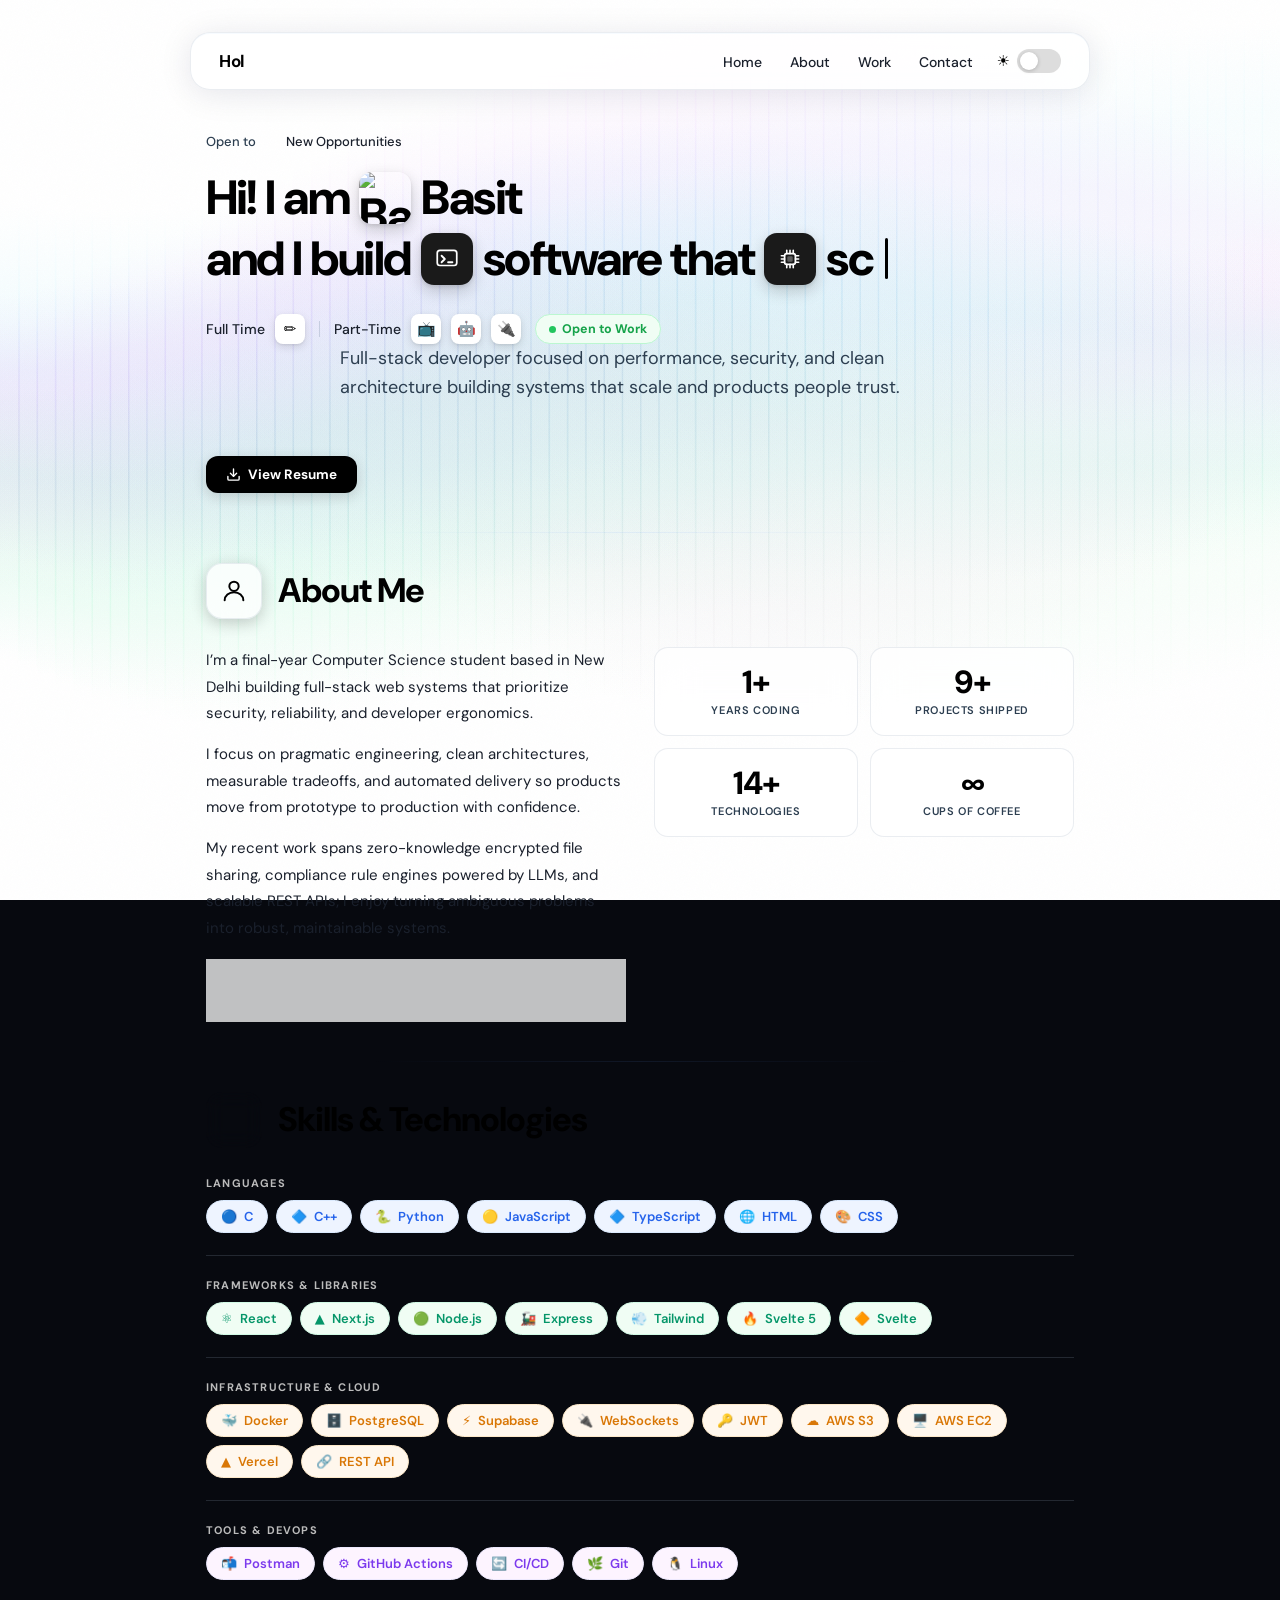
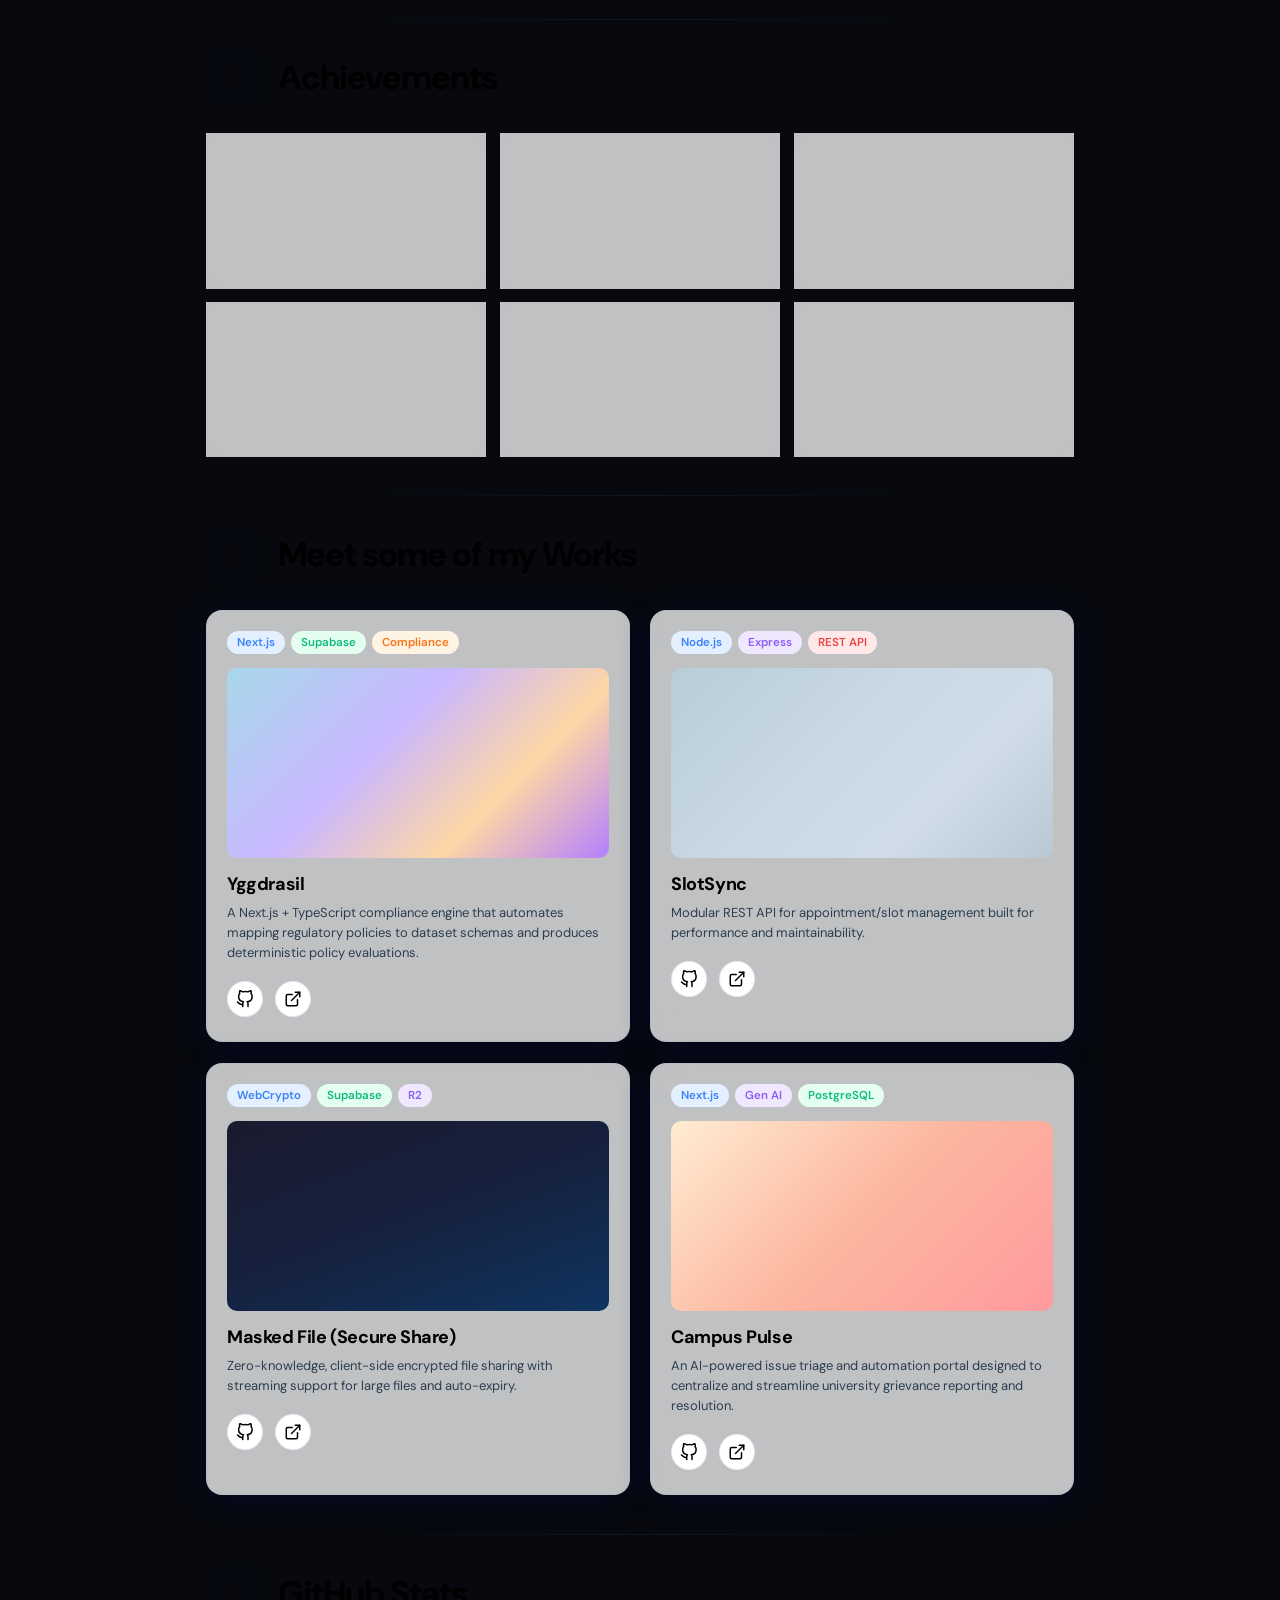
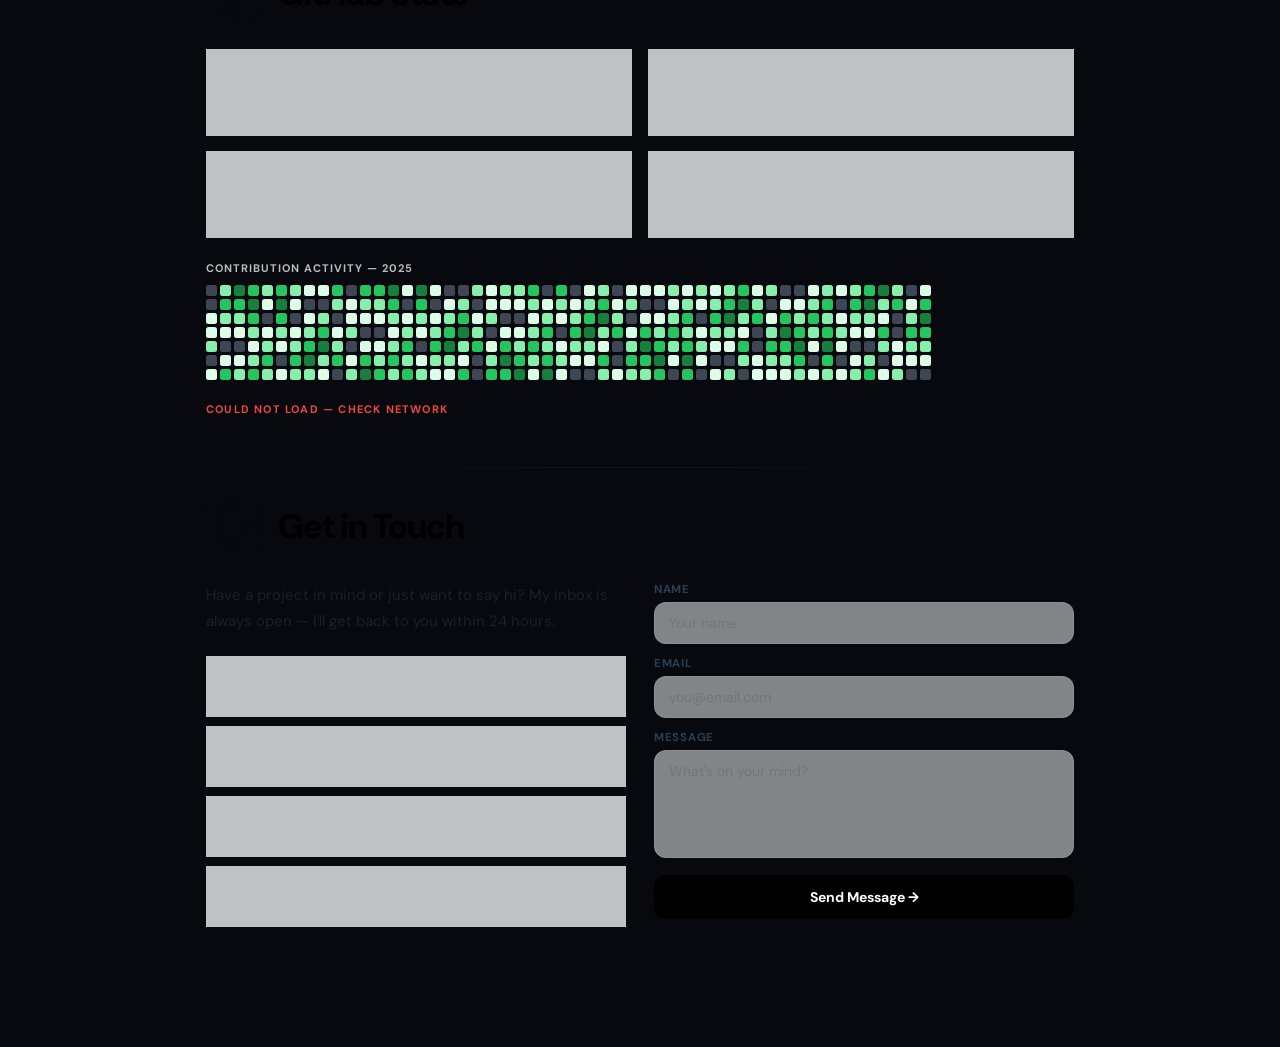
==== commit dcbd2dd2: "Fix: Update hero layout with requested text and restore icons" ====
--- a/index.html
+++ b/index.html
@@ -83,22 +83,54 @@
                     Opportunities
                 </span>
             </div>
-            <h1 class="hhead" style="margin-bottom: 20px;">
+            <h1 class="hhead">
                 <div class="ln">
-                    <span>Hey, I'm</span>
+                    <span>Hi! I am</span>
                     <span class="ibadge av" style="padding:0; overflow:hidden; border:none; background:transparent;">
                         <img src="https://drive.google.com/uc?export=view&id=1aafTK1U_GaJ4FGUq0Dn8_oC9tIhIjTEX"
                             alt="Basit" style="width:100%;height:100%;object-fit:cover;">
                     </span>
                     <span>Basit</span>
                 </div>
-                <div class="ln"
-                    style="font-size: clamp(24px, 4vw, 44px); white-space: normal; line-height: 1.3; margin-top: 10px; color: var(--dark);">
-                    I design and build secure, scalable web applications that turn complex ideas into
-                    <span class="typed-text" id="typedWord" style="color:var(--dark);"></span><span class="typed-cursor"
-                        id="typedCursor"></span>
+                <div class="ln">
+                    <span>and I build</span>
+                    <span class="ibadge dk">
+                        <svg viewBox="0 0 24 24" fill="none">
+                            <rect x="3" y="4" width="18" height="14" rx="2.5" stroke="currentColor"
+                                stroke-width="1.6" />
+                            <path d="M7 9l3 3-3 3" stroke="currentColor" stroke-width="1.7" stroke-linecap="round"
+                                stroke-linejoin="round" />
+                            <path d="M13 15h4" stroke="currentColor" stroke-width="1.7" stroke-linecap="round" />
+                        </svg>
+                    </span>
+                    <span>software that</span>
+                    <span class="ibadge dk">
+                        <svg viewBox="0 0 24 24" fill="none">
+                            <rect x="7" y="7" width="10" height="10" rx="2" stroke="currentColor" stroke-width="1.6" />
+                            <path d="M9 4V7M12 4V7M15 4V7" stroke="currentColor" stroke-width="1.5"
+                                stroke-linecap="round" />
+                            <path d="M9 17V20M12 17V20M15 17V20" stroke="currentColor" stroke-width="1.5"
+                                stroke-linecap="round" />
+                            <path d="M4 9H7M4 12H7M4 15H7" stroke="currentColor" stroke-width="1.5"
+                                stroke-linecap="round" />
+                            <path d="M17 9H20M17 12H20M17 15H20" stroke="currentColor" stroke-width="1.5"
+                                stroke-linecap="round" />
+                            <rect x="9.5" y="9.5" width="5" height="5" rx="1" fill="currentColor" opacity="0.3" />
+                        </svg>
+                    </span>
+                    <span class="typed-text" id="typedWord"></span><span class="typed-cursor" id="typedCursor"></span>
                 </div>
             </h1>
+            <div class="roles">
+                <span class="rlabel">Full Time</span>
+                <span class="mbadge">✏️</span>
+                <span class="rdiv"></span>
+                <span class="rlabel">Part-Time</span>
+                <span class="mbadge">📺</span>
+                <span class="mbadge">🤖</span>
+                <span class="mbadge">🔌</span>
+                <span class="otw-badge"><span class="otw-dot"></span>Open to Work</span>
+            </div>
             <p style="font-size: 18px; color: var(--gray); max-width: 600px; margin: 0 auto 30px; line-height: 1.6;">
                 Full-stack developer focused on performance, security, and clean architecture building systems that
                 scale and products people trust.
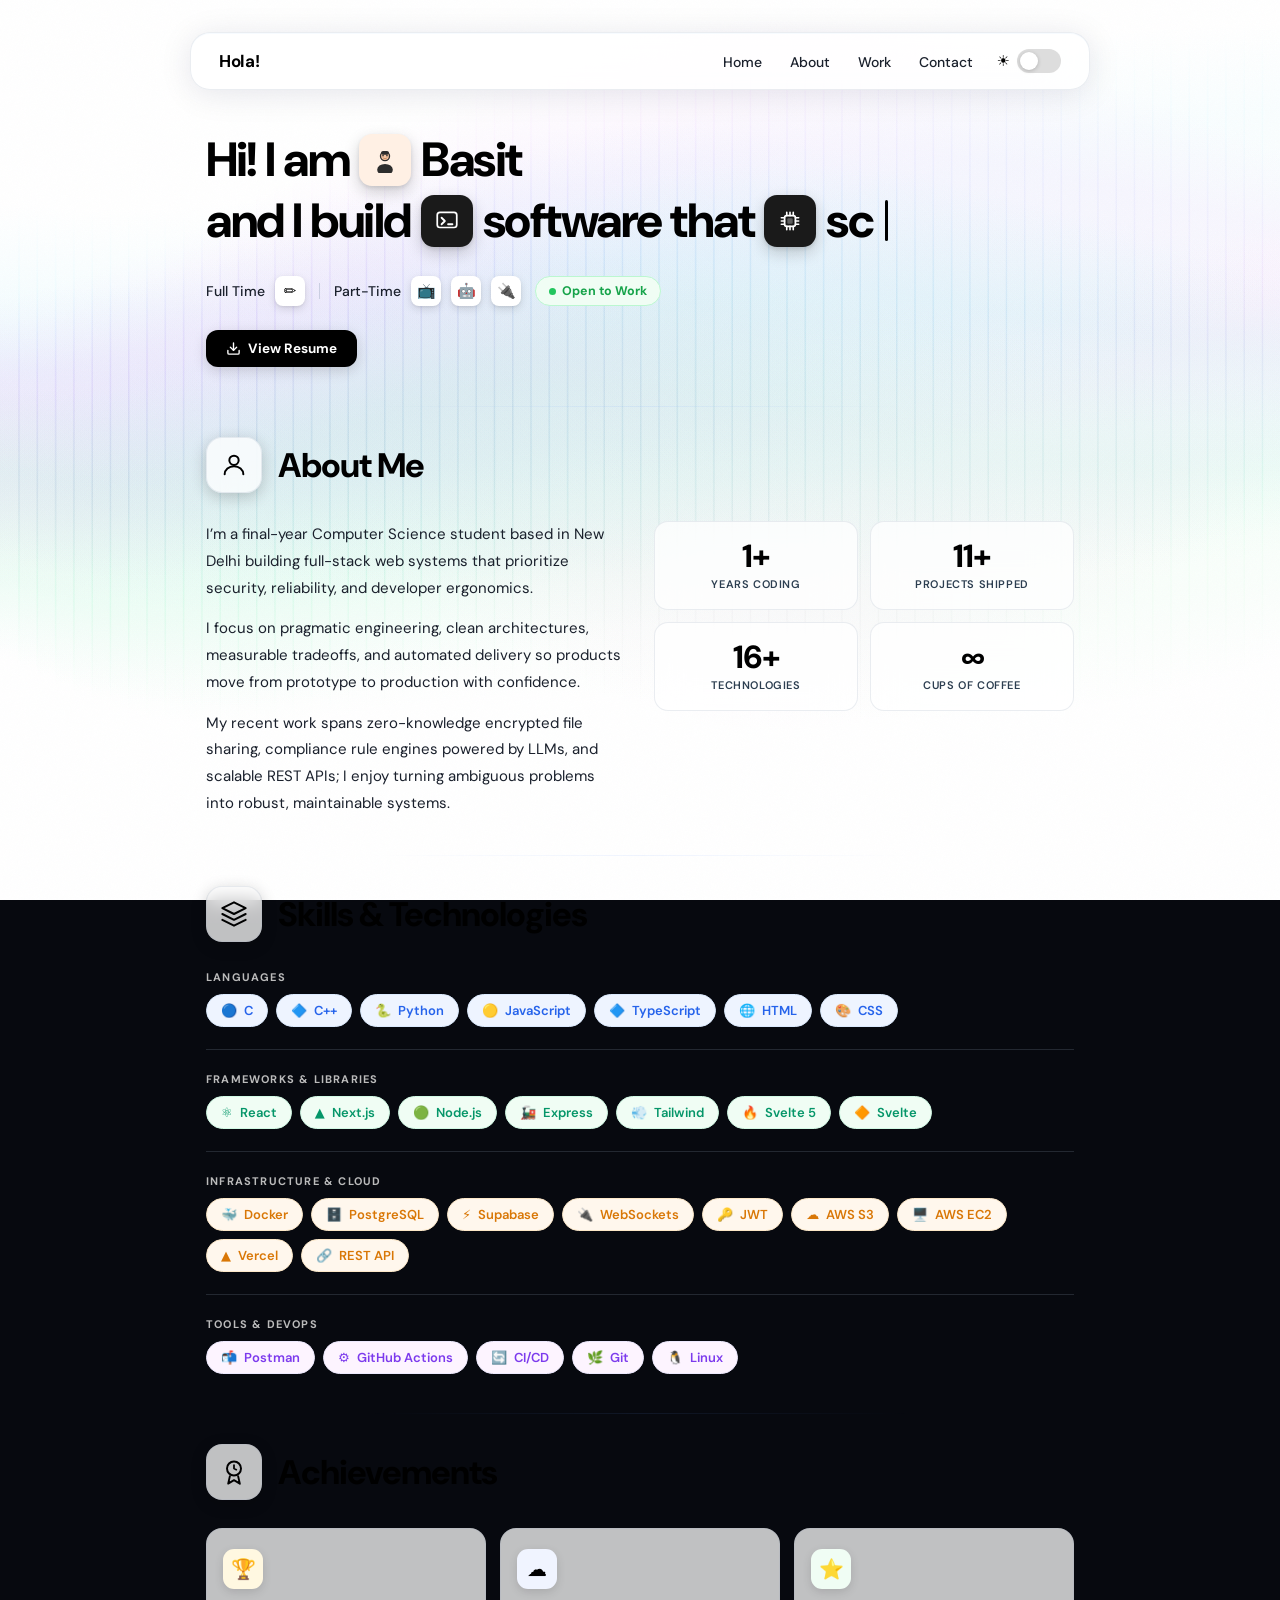
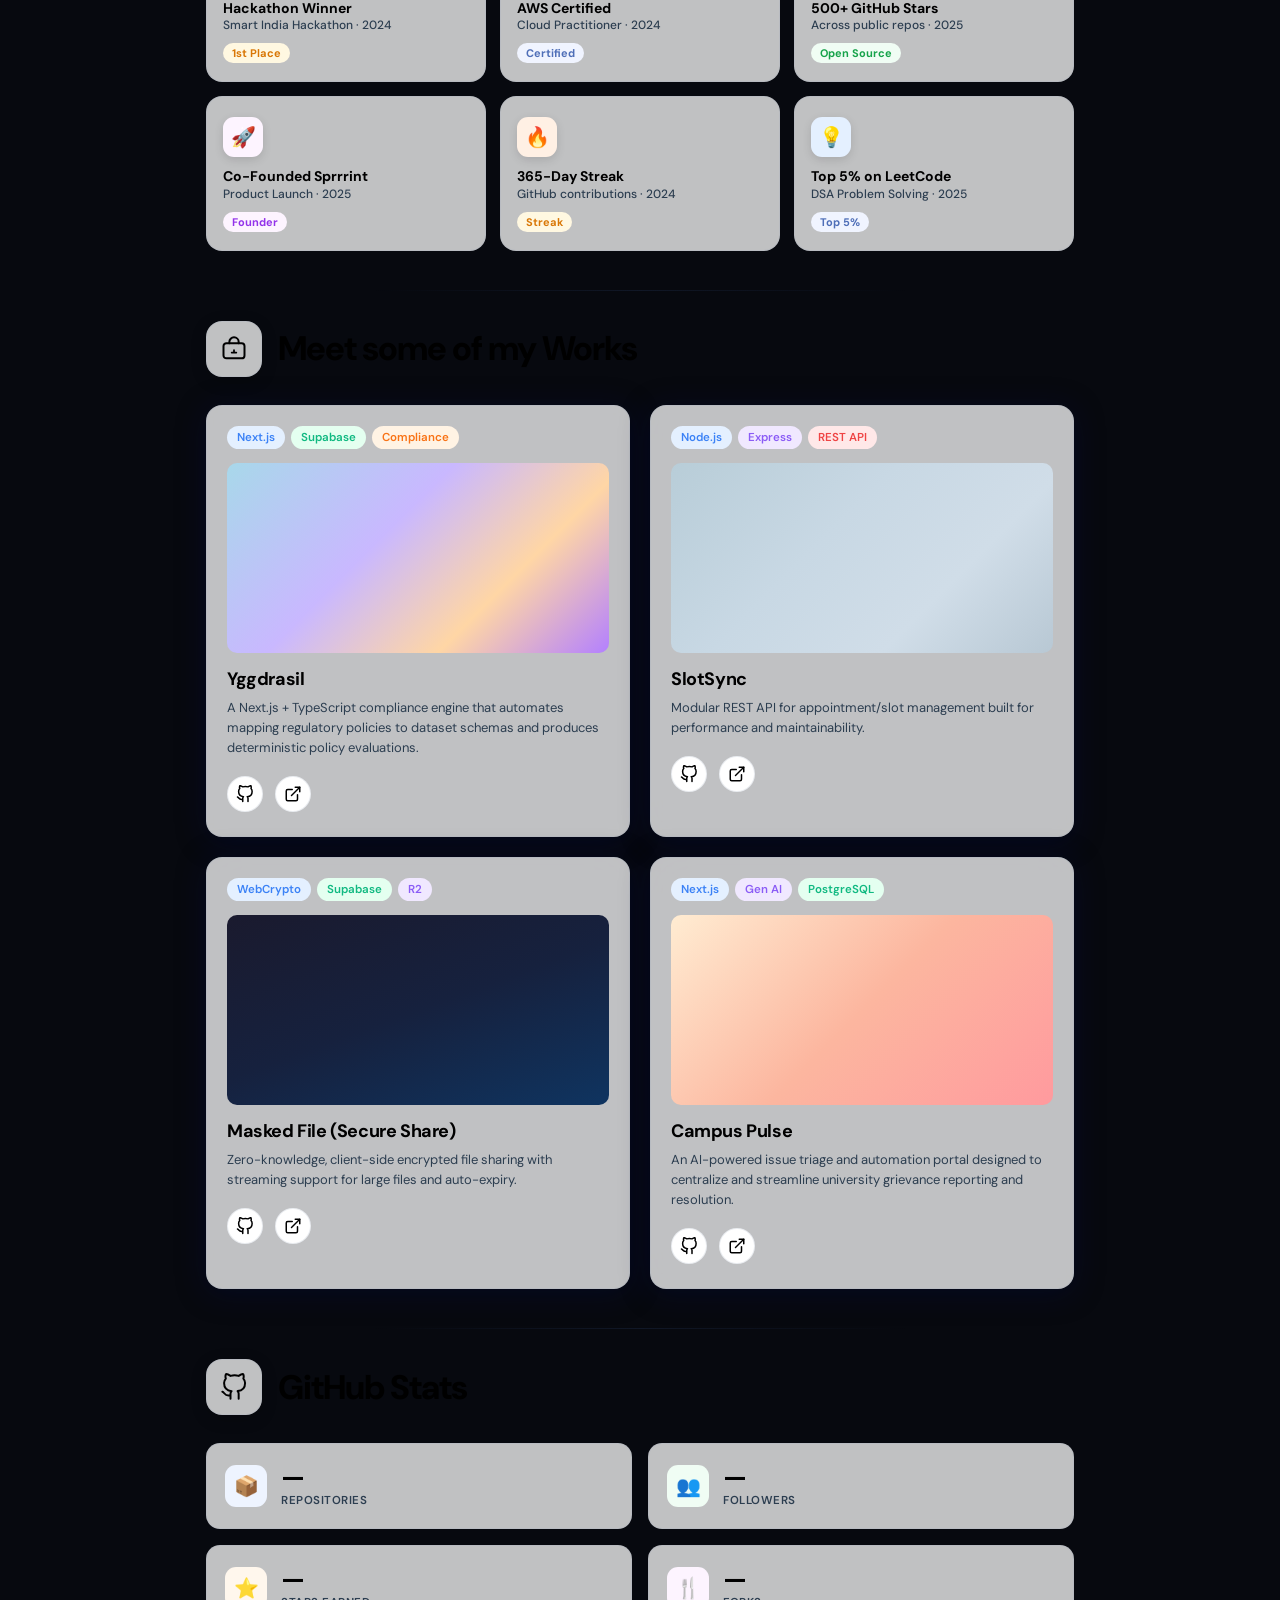
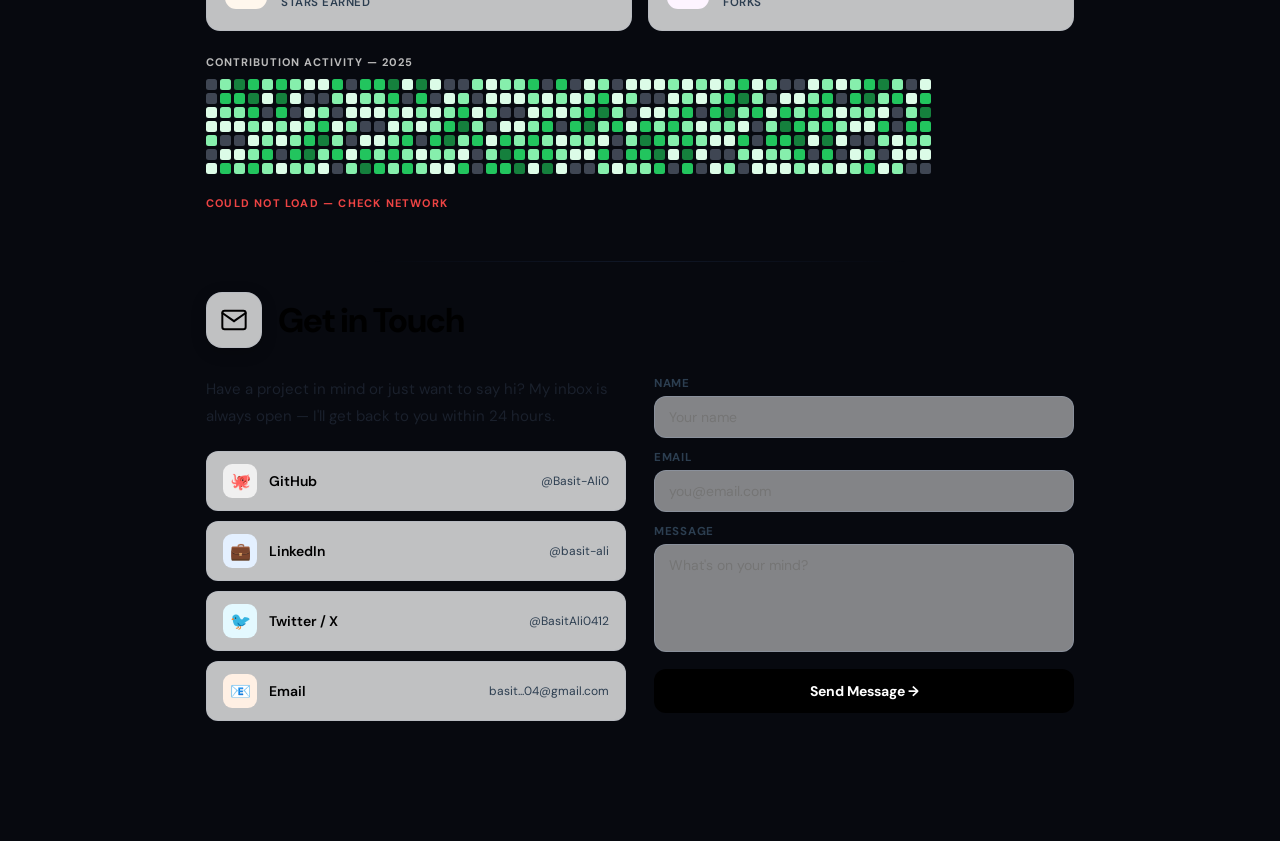
==== commit e227b168: "Fix: Remove unwanted hero elements and about status bar, restore avatar SVG" ====
--- a/index.html
+++ b/index.html
@@ -76,19 +76,20 @@
 
         <!-- HERO -->
         <section id="home" class="section s-hero" data-reveal>
-            <div class="co-tag">
-                Open to
-                <span style="display:inline-flex;align-items:center;gap:5px;color:var(--gray2);">
-                    <span class="co-dot" style="background:var(--green);box-shadow:0 0 8px var(--green);"></span> New
-                    Opportunities
-                </span>
-            </div>
             <h1 class="hhead">
                 <div class="ln">
                     <span>Hi! I am</span>
-                    <span class="ibadge av" style="padding:0; overflow:hidden; border:none; background:transparent;">
-                        <img src="https://drive.google.com/uc?export=view&id=1aafTK1U_GaJ4FGUq0Dn8_oC9tIhIjTEX"
-                            alt="Basit" style="width:100%;height:100%;object-fit:cover;">
+                    <span class="ibadge av">
+                        <svg viewBox="0 0 40 40" fill="none" width="40" height="40">
+                            <circle cx="20" cy="14" r="8" fill="#2D2D2D" />
+                            <ellipse cx="20" cy="35" rx="12" ry="9" fill="#2D2D2D" />
+                            <circle cx="20" cy="14" r="6" fill="#F5C5A3" />
+                            <ellipse cx="17" cy="13" rx="1.2" ry="1.5" fill="#2D2D2D" />
+                            <ellipse cx="23" cy="13" rx="1.2" ry="1.5" fill="#2D2D2D" />
+                            <path d="M17 17 Q20 19.5 23 17" stroke="#C0845A" stroke-width="1.2" stroke-linecap="round"
+                                fill="none" />
+                            <rect x="14" y="6" width="12" height="6" rx="3" fill="#2D2D2D" />
+                        </svg>
                     </span>
                     <span>Basit</span>
                 </div>
@@ -131,10 +132,6 @@
                 <span class="mbadge">🔌</span>
                 <span class="otw-badge"><span class="otw-dot"></span>Open to Work</span>
             </div>
-            <p style="font-size: 18px; color: var(--gray); max-width: 600px; margin: 0 auto 30px; line-height: 1.6;">
-                Full-stack developer focused on performance, security, and clean architecture building systems that
-                scale and products people trust.
-            </p>
             <a href="https://drive.google.com/file/d/15Kie2nm88F6wUz_KOBfez04aYUnILYry/view?usp=sharing" target="_blank"
                 rel="noopener noreferrer" class="resume-btn">
                 <svg viewBox="0 0 24 24" fill="none" stroke="currentColor" stroke-width="2.2" stroke-linecap="round"
@@ -169,11 +166,6 @@
                         <p>My recent work spans zero-knowledge encrypted file sharing, compliance rule engines powered
                             by LLMs, and scalable REST APIs; I enjoy turning ambiguous problems into robust,
                             maintainable systems.</p>
-                    </div>
-                    <div class="status-bar">
-                        <span class="dot" style="background:var(--green);box-shadow:0 0 8px var(--green);"></span>
-                        <span class="status-txt"><strong>Hi!</strong> I am Basit and I build software that
-                            scales/performs/evolves/lasts.</span>
                     </div>
                 </div>
                 <div>
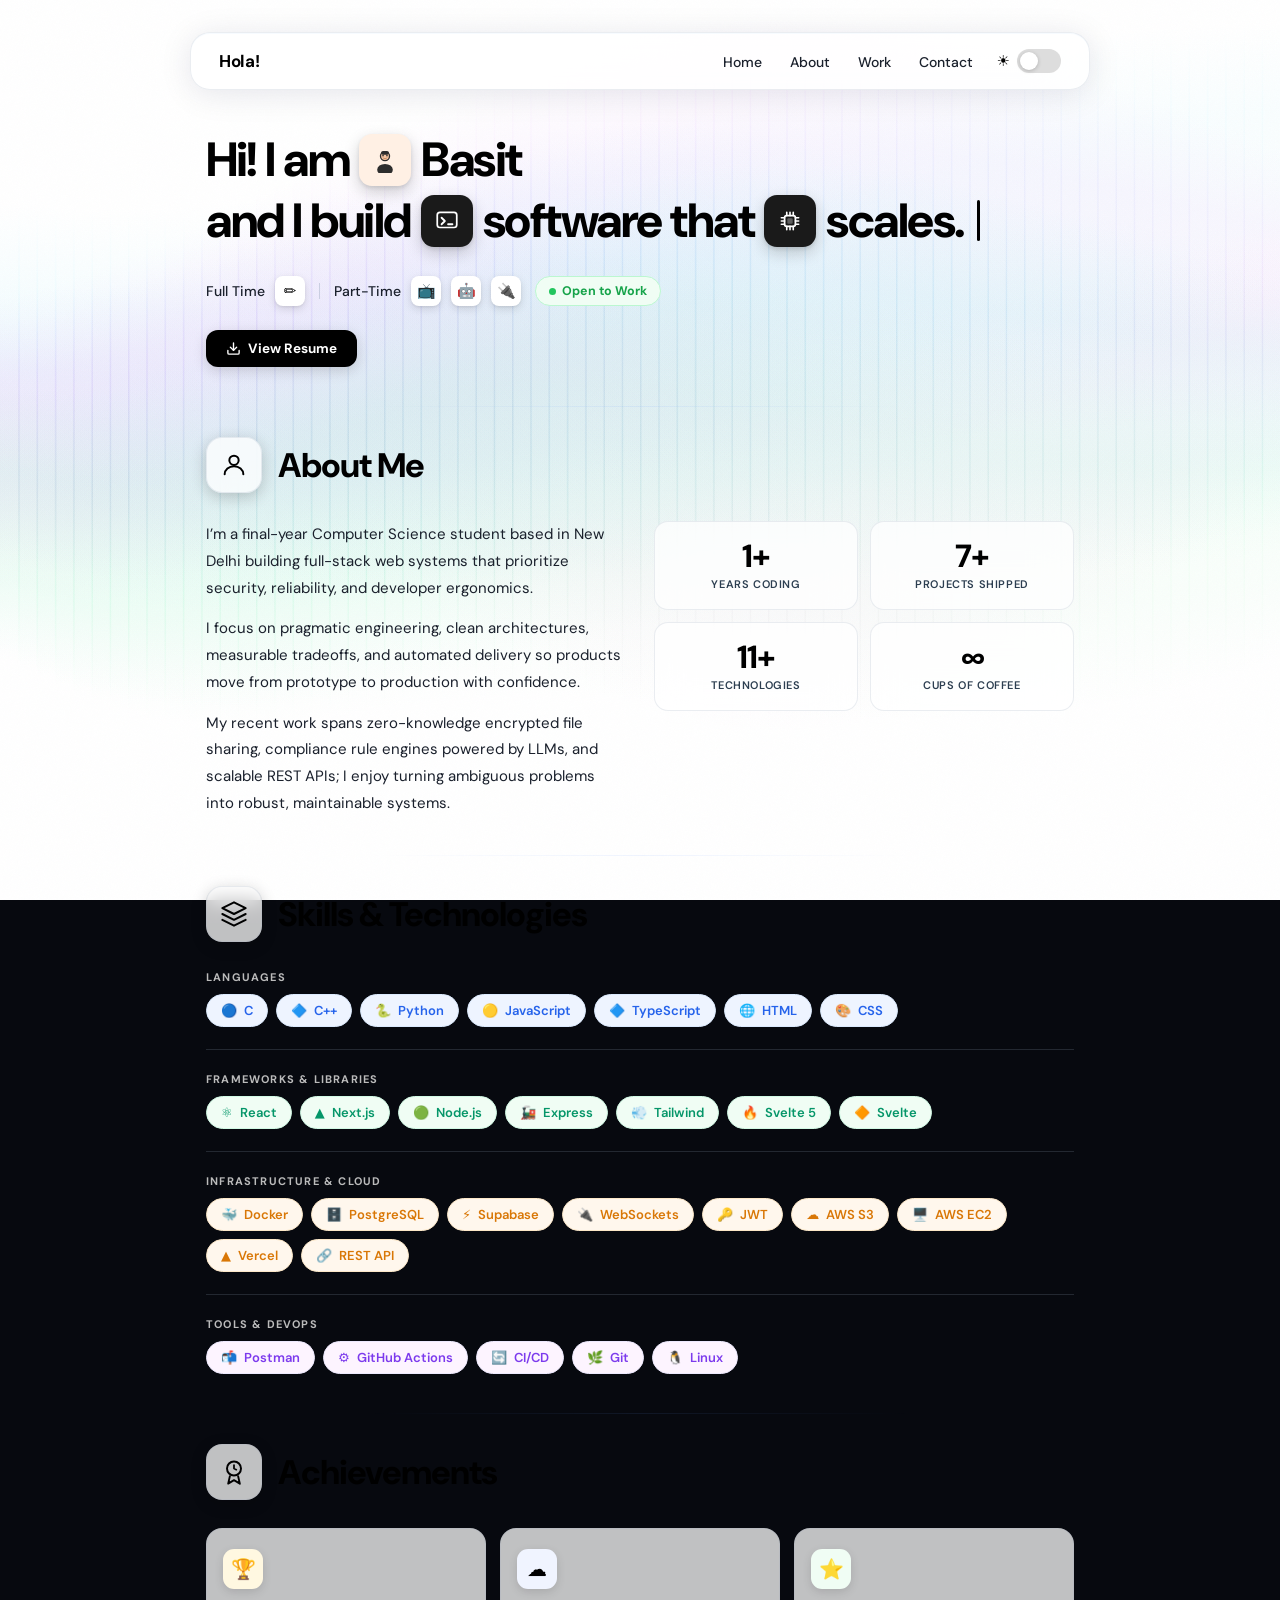
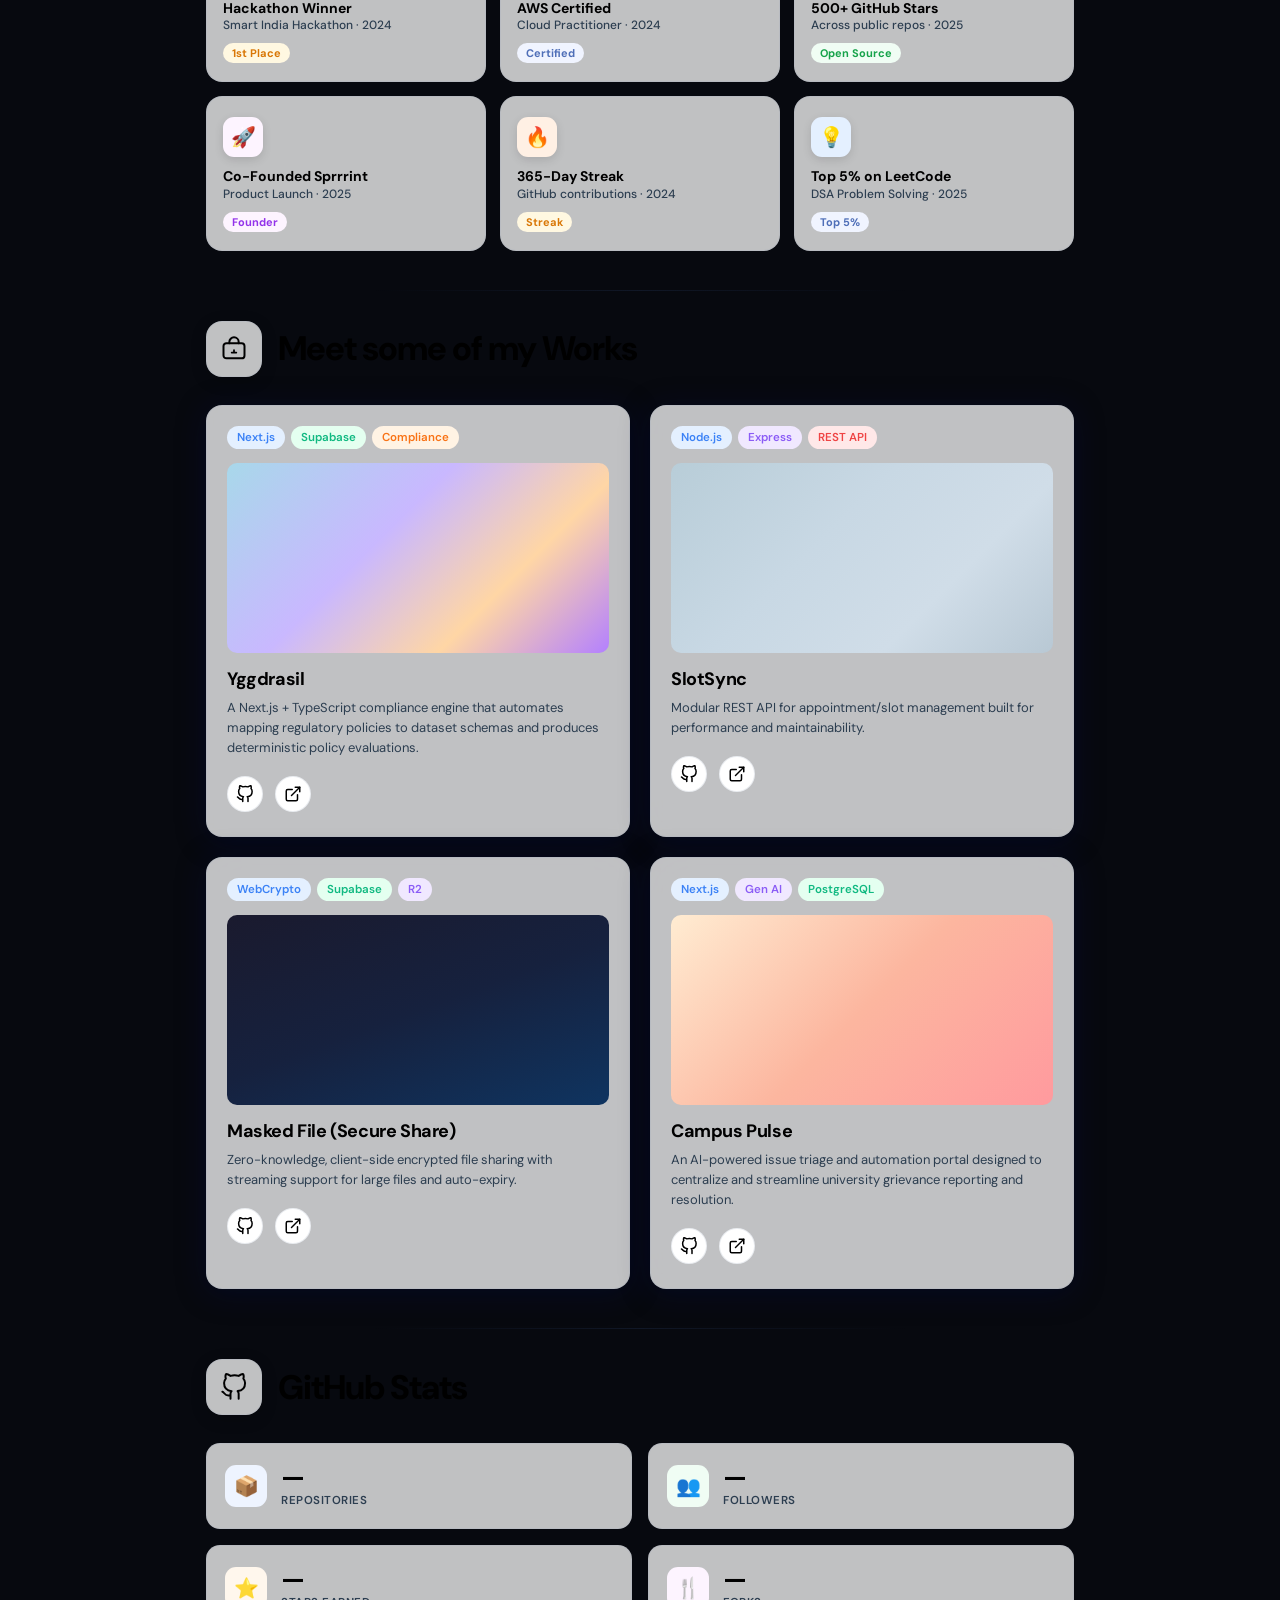
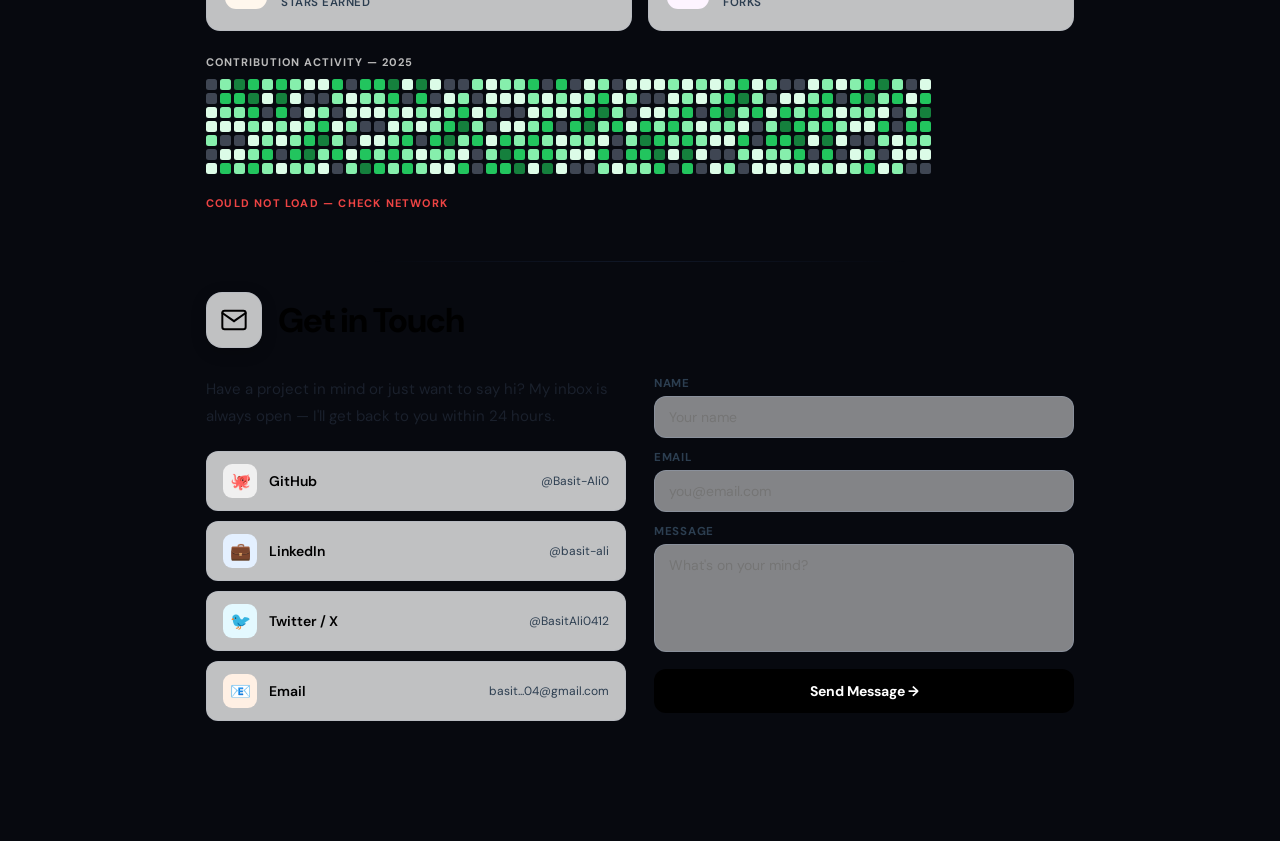
==== commit 81eab1e0: "Fix: Change favicon to B" ====
--- a/index.html
+++ b/index.html
@@ -25,7 +25,7 @@
 
     <!-- ── FAVICON (inline SVG) ── -->
     <link rel="icon"
-        href="data:image/svg+xml,<svg xmlns='http://www.w3.org/2000/svg' viewBox='0 0 100 100'><rect width='100' height='100' rx='22' fill='%23111'/><text y='72' x='50' text-anchor='middle' font-size='58' font-family='system-ui,sans-serif' font-weight='900' fill='white'>S</text></svg>" />
+        href="data:image/svg+xml,<svg xmlns='http://www.w3.org/2000/svg' viewBox='0 0 100 100'><rect width='100' height='100' rx='22' fill='%23111'/><text y='72' x='50' text-anchor='middle' font-size='58' font-family='system-ui,sans-serif' font-weight='900' fill='white'>B</text></svg>" />
 
     <!-- ── FONTS ── -->
     <link rel="preconnect" href="https://fonts.googleapis.com" />
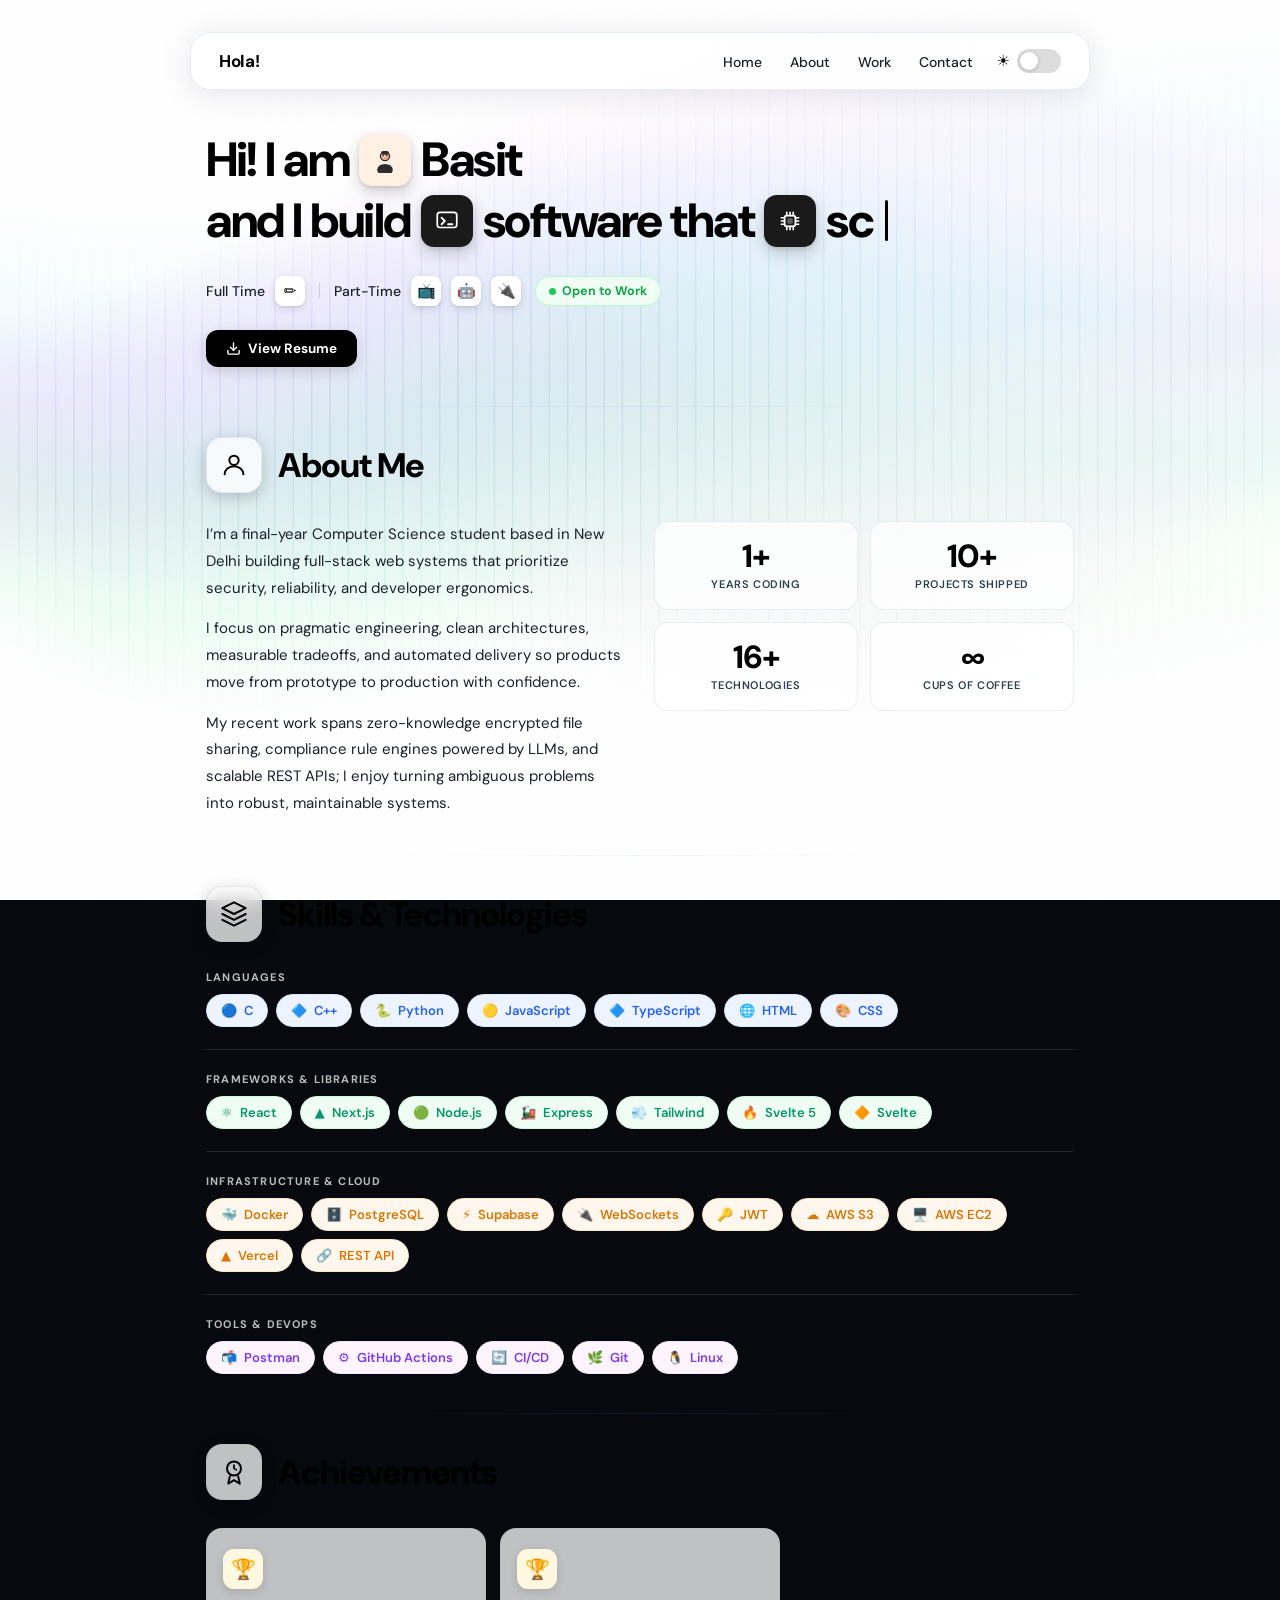
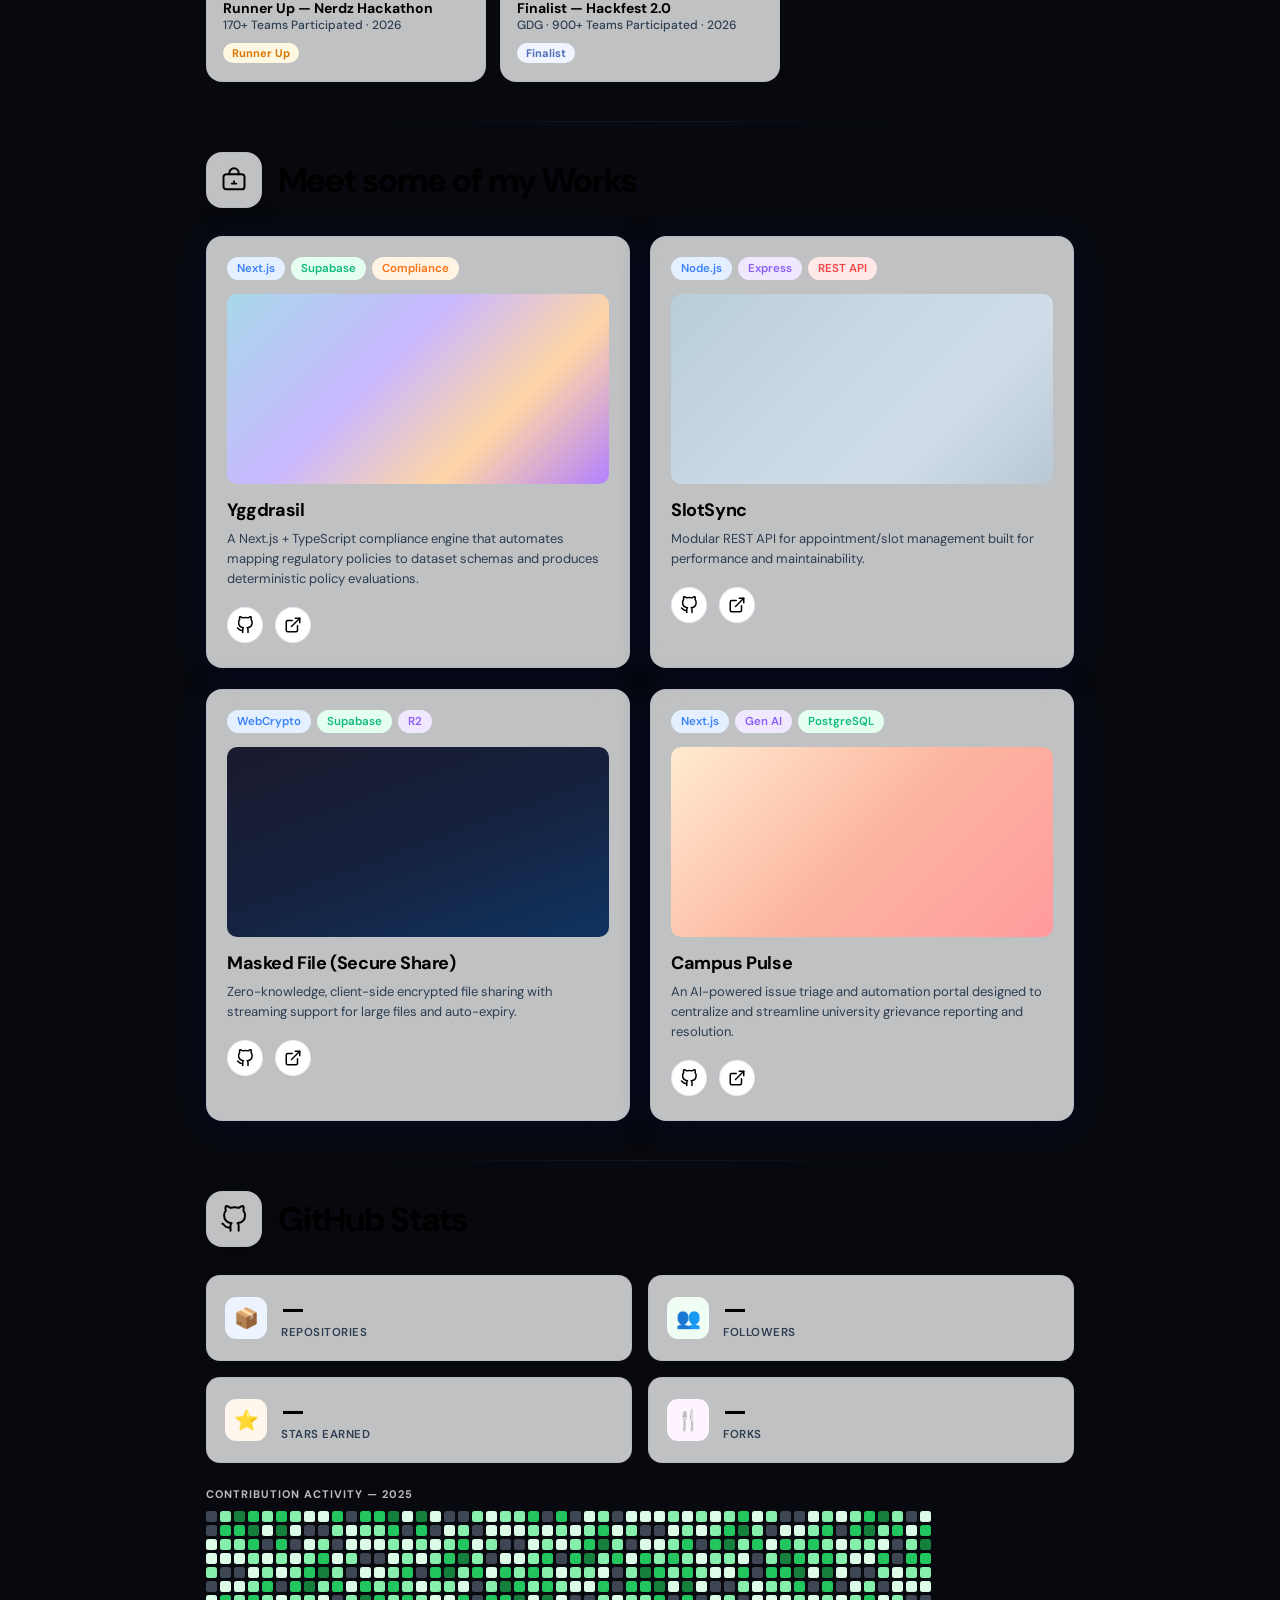
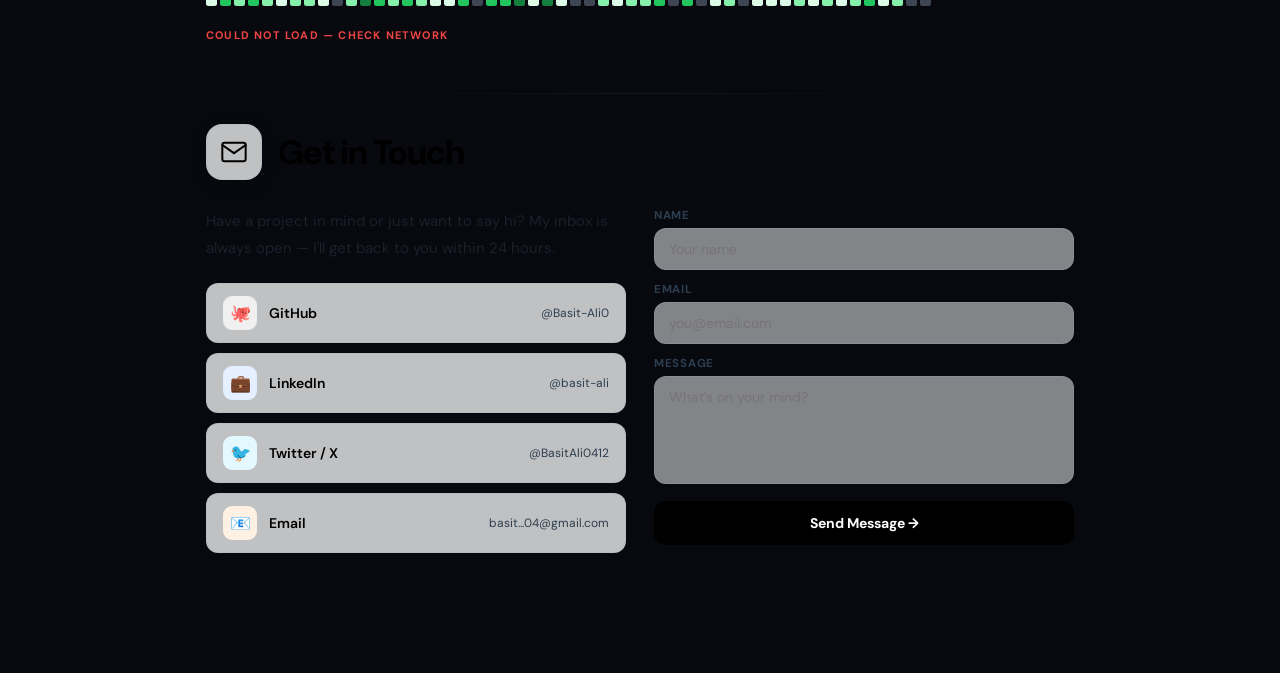
==== commit ddd1ee5b: "Update achievements and splash screen logo" ====
--- a/index.html
+++ b/index.html
@@ -47,7 +47,7 @@
 <body>
     <!-- ── SPLASH SCREEN ── -->
     <div id="splash-screen">
-        <div class="splash-logo">S</div>
+        <div class="splash-logo">B</div>
     </div>
 
     <canvas id="bg-canvas"></canvas>
@@ -279,50 +279,18 @@
                 <div class="ach-card">
                     <div class="ach-icon" style="background:#FFF8E1;">🏆</div>
                     <div>
-                        <div class="ach-name">Hackathon Winner</div>
-                        <div class="ach-meta">Smart India Hackathon · 2024</div>
-                    </div>
-                    <span class="abadge bg-gold">1st Place</span>
+                        <div class="ach-name">Runner Up — Nerdz Hackathon</div>
+                        <div class="ach-meta">170+ Teams Participated · 2026</div>
+                    </div>
+                    <span class="abadge bg-gold">Runner Up</span>
                 </div>
                 <div class="ach-card">
-                    <div class="ach-icon" style="background:#F0F4FF;">☁️</div>
-                    <div>
-                        <div class="ach-name">AWS Certified</div>
-                        <div class="ach-meta">Cloud Practitioner · 2024</div>
-                    </div>
-                    <span class="abadge bg-silver">Certified</span>
-                </div>
-                <div class="ach-card">
-                    <div class="ach-icon" style="background:#F0FDF4;">⭐</div>
-                    <div>
-                        <div class="ach-name">500+ GitHub Stars</div>
-                        <div class="ach-meta">Across public repos · 2025</div>
-                    </div>
-                    <span class="abadge bg-green">Open Source</span>
-                </div>
-                <div class="ach-card">
-                    <div class="ach-icon" style="background:#FDF4FF;">🚀</div>
-                    <div>
-                        <div class="ach-name">Co-Founded Sprrrint</div>
-                        <div class="ach-meta">Product Launch · 2025</div>
-                    </div>
-                    <span class="abadge bg-purple">Founder</span>
-                </div>
-                <div class="ach-card">
-                    <div class="ach-icon" style="background:#FFF0E4;">🔥</div>
-                    <div>
-                        <div class="ach-name">365-Day Streak</div>
-                        <div class="ach-meta">GitHub contributions · 2024</div>
-                    </div>
-                    <span class="abadge bg-gold">Streak</span>
-                </div>
-                <div class="ach-card">
-                    <div class="ach-icon" style="background:#E4F0FF;">💡</div>
-                    <div>
-                        <div class="ach-name">Top 5% on LeetCode</div>
-                        <div class="ach-meta">DSA Problem Solving · 2025</div>
-                    </div>
-                    <span class="abadge bg-silver">Top 5%</span>
+                    <div class="ach-icon" style="background:#FFF8E1;">🏆</div>
+                    <div>
+                        <div class="ach-name">Finalist — Hackfest 2.0</div>
+                        <div class="ach-meta">GDG · 900+ Teams Participated · 2026</div>
+                    </div>
+                    <span class="abadge bg-silver">Finalist</span>
                 </div>
             </div>
         </section>
--- a/css/variables.css
+++ b/css/variables.css
@@ -35,16 +35,16 @@
 [data-theme="dark"] {
   --bg: #04060c;
   --card: transparent;
-  --card-bg: rgba(10, 15, 32, 0.65);
+  --card-bg: rgba(10, 15, 30, 0.75);
   --card-alt: transparent;
-  --border: rgba(100, 150, 255, 0.12);
-  --card-border: rgba(80, 140, 255, 0.15);
+  --border: rgba(100, 150, 255, 0.15);
+  --card-border: rgba(80, 140, 255, 0.2);
   --divider: rgba(100, 150, 255, 0.08);
 
   /* Typography — Lighter for dark mode contrast */
-  --dark: #e8eeff;
-  --gray: #7a8aaa;
-  --gray2: #a5b4fc;
+  --dark: #f8fafc;
+  --gray: #cbd5e1;
+  --gray2: #e2e8f0;
 
   --input-bg: rgba(10, 15, 32, 0.5);
   --pill-bg: rgba(15, 25, 45, 0.6);
--- a/css/base.css
+++ b/css/base.css
@@ -58,6 +58,8 @@
     font-weight: 700;
     color: var(--dark);
     letter-spacing: -0.3px;
+    white-space: nowrap;
+    flex-shrink: 0;
 }
 
 .nav-right {
--- a/css/responsive.css
+++ b/css/responsive.css
@@ -16,11 +16,24 @@
     }
 
     nav {
-        padding: 14px 18px;
+        padding: 12px 16px;
+        flex-wrap: wrap;
+        justify-content: center;
+        gap: 10px;
+    }
+
+    .nav-right {
+        gap: 14px;
+        flex-wrap: wrap;
+        justify-content: center;
     }
 
     .nav-links {
-        gap: 14px;
+        gap: 12px;
+    }
+
+    .nav-links a {
+        font-size: 13px;
     }
 
     .section {
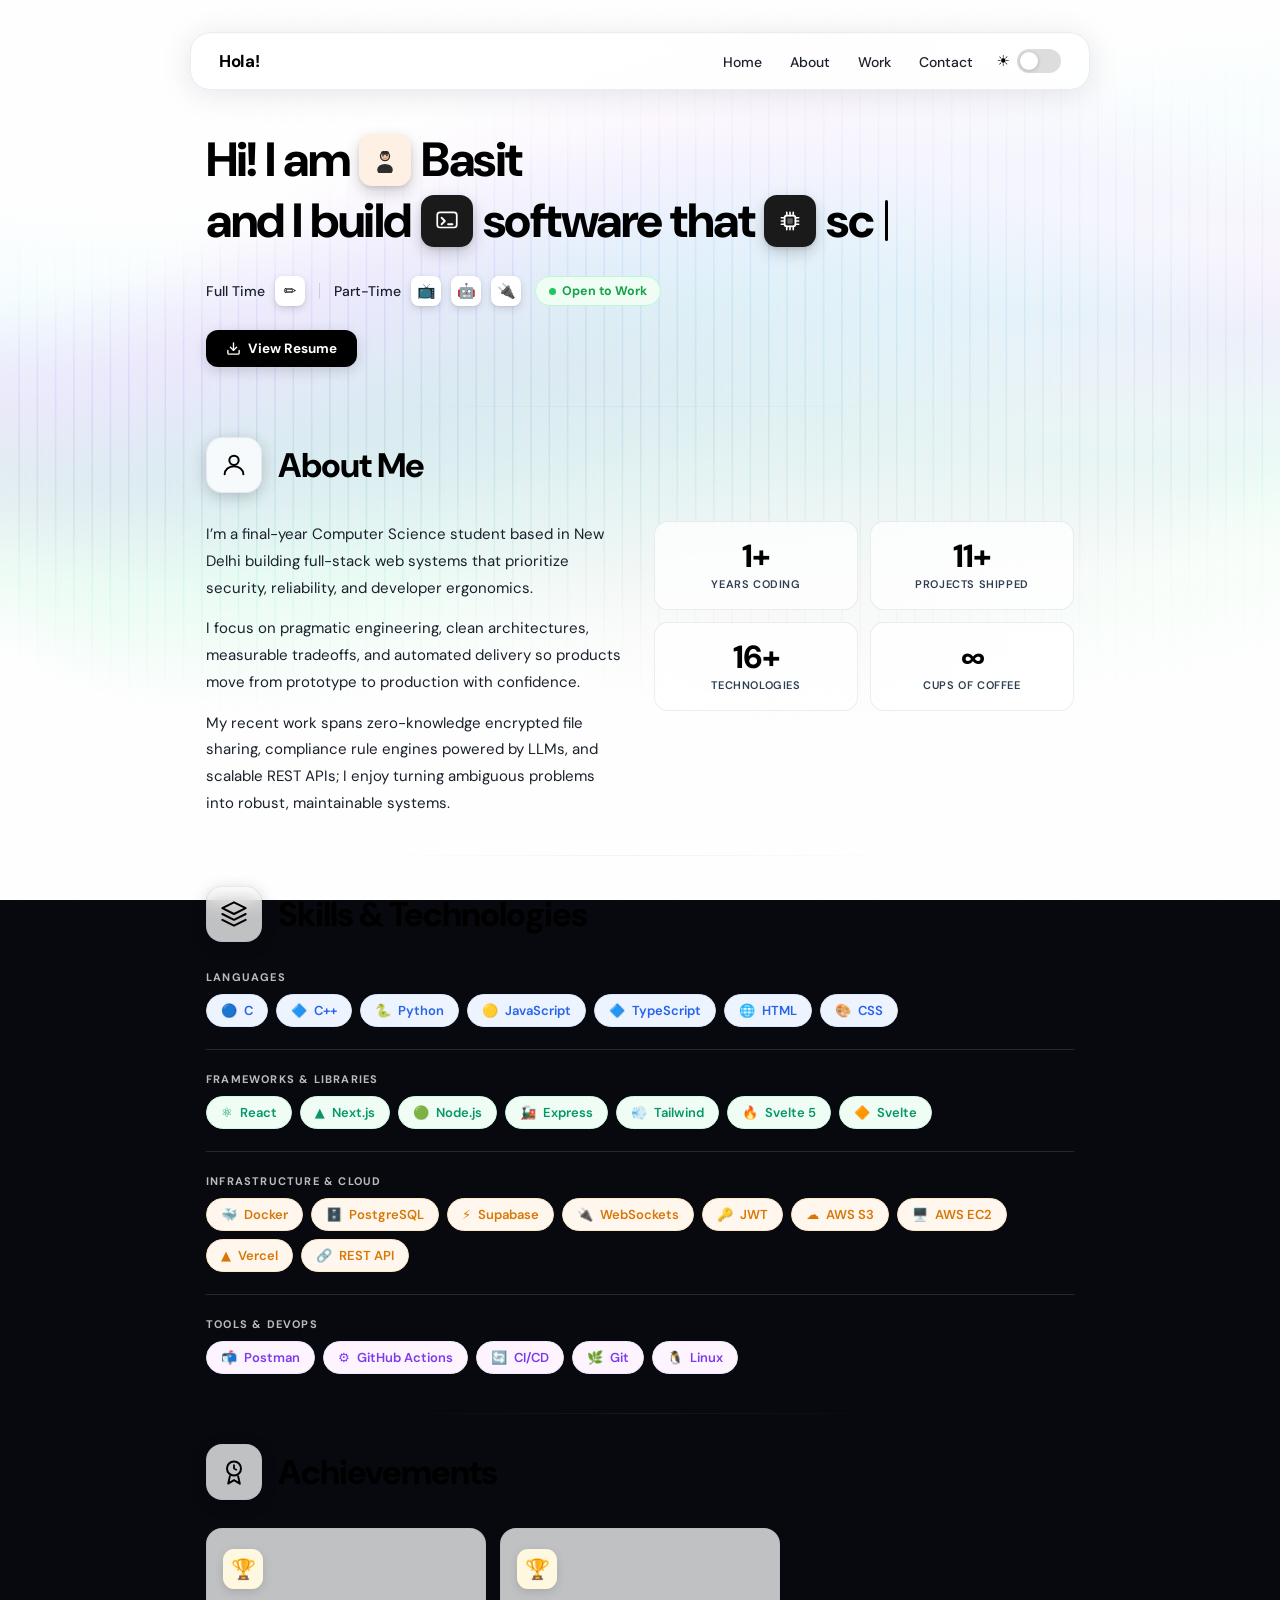
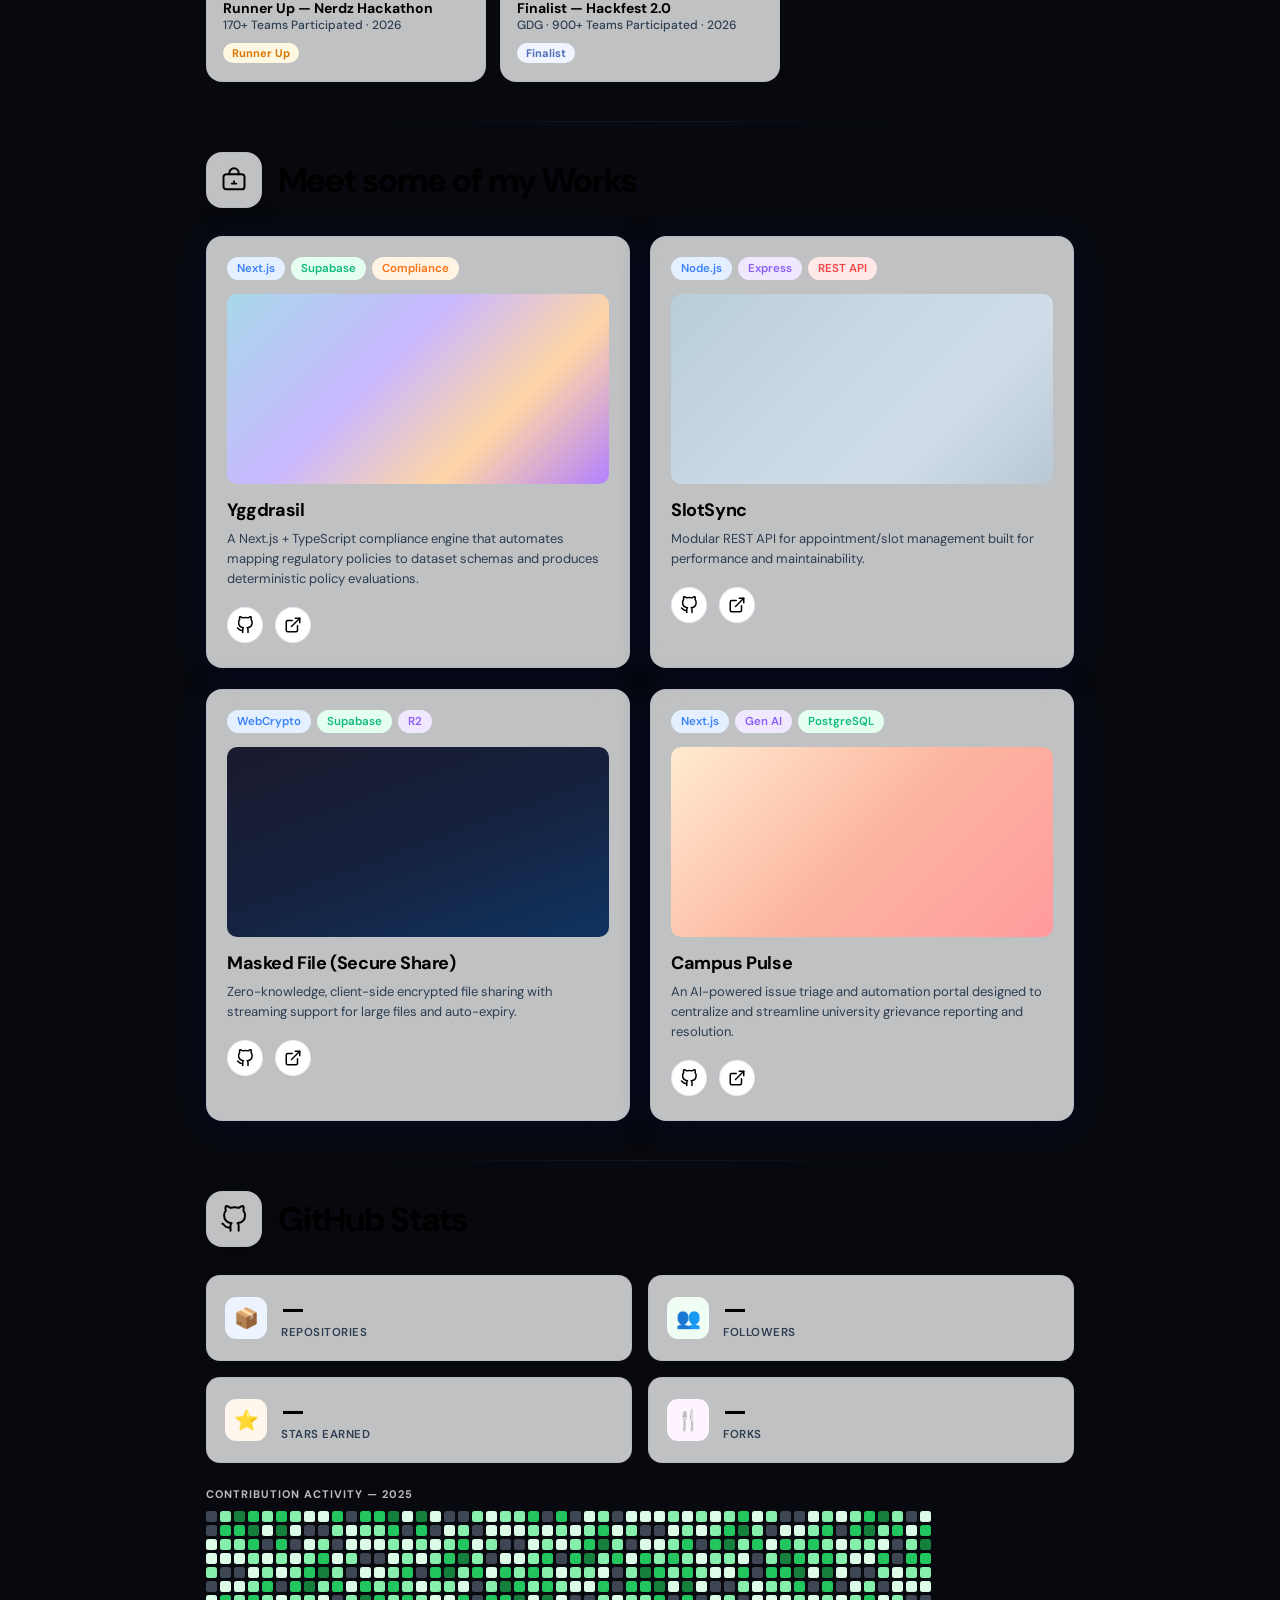
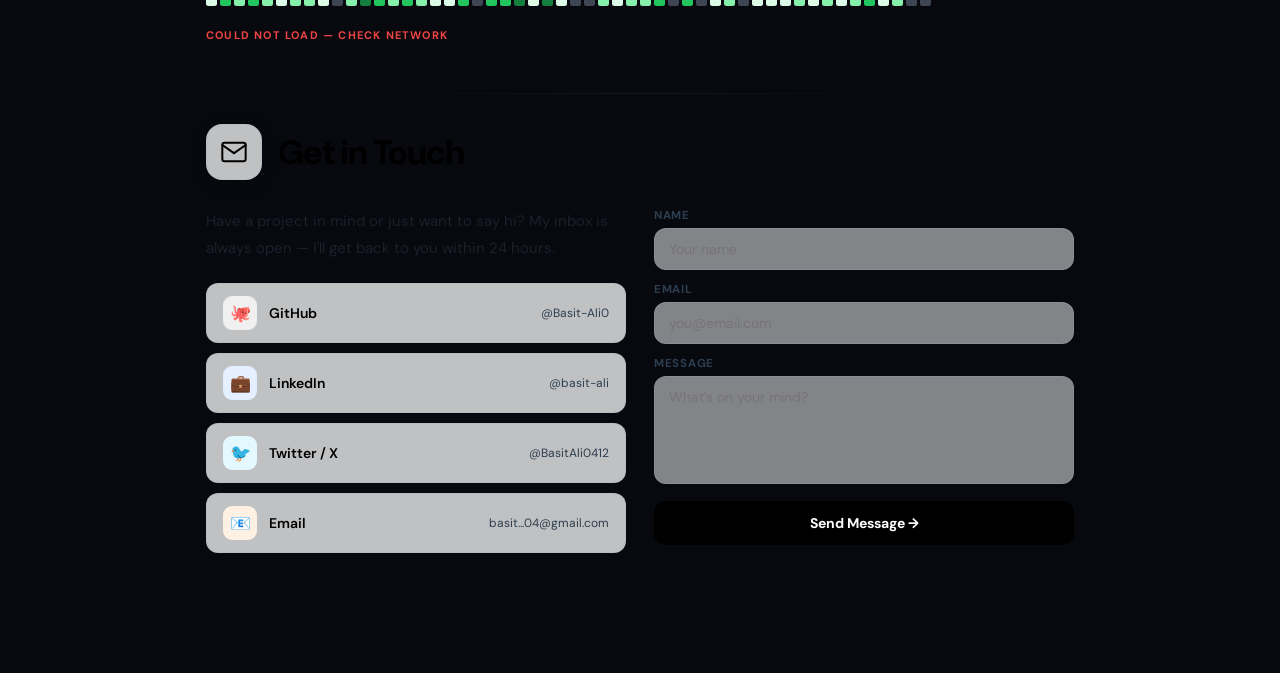
==== commit 603365ce: "Fix cursor visibility in modal, add custom scrollbar, integrate Formspree contact form" ====
--- a/index.html
+++ b/index.html
@@ -510,19 +510,19 @@
                                 class="soc-handle">basit...04@gmail.com</span></a>
                     </div>
                 </div>
-                <div class="cf">
-                    <div>
-                        <div class="flbl">Name</div><input class="finput" type="text" placeholder="Your name" />
-                    </div>
-                    <div>
-                        <div class="flbl">Email</div><input class="finput" type="email" placeholder="you@email.com" />
-                    </div>
-                    <div>
-                        <div class="flbl">Message</div><textarea class="ftarea"
-                            placeholder="What's on your mind?"></textarea>
-                    </div>
-                    <button class="fsubmit" id="fsub">Send Message →</button>
-                </div>
+                <form class="cf" id="contact-form" action="https://formspree.io/f/mreylbve" method="POST">
+                    <div>
+                        <div class="flbl">Name</div><input class="finput" type="text" name="name" placeholder="Your name" required />
+                    </div>
+                    <div>
+                        <div class="flbl">Email</div><input class="finput" type="email" name="email" placeholder="you@email.com" required />
+                    </div>
+                    <div>
+                        <div class="flbl">Message</div><textarea class="ftarea" name="message"
+                            placeholder="What's on your mind?" required></textarea>
+                    </div>
+                    <button class="fsubmit" type="submit" id="fsub">Send Message →</button>
+                </form>
             </div>
         </section>
 
--- a/css/base.css
+++ b/css/base.css
@@ -16,6 +16,38 @@
     min-height: 100vh;
     padding: 32px 16px 80px;
     overflow-x: hidden;
+}
+
+/* Custom Scrollbar */
+::-webkit-scrollbar {
+    width: 8px;
+    height: 8px;
+}
+
+::-webkit-scrollbar-track {
+    background: #0f1220;
+    border-radius: 4px;
+}
+
+::-webkit-scrollbar-thumb {
+    background: #3b4a7a;
+    border-radius: 4px;
+}
+
+::-webkit-scrollbar-thumb:hover {
+    background: #4f5d9a;
+}
+
+[data-theme="dark"] ::-webkit-scrollbar-track {
+    background: #0a0d18;
+}
+
+[data-theme="dark"] ::-webkit-scrollbar-thumb {
+    background: #2d3754;
+}
+
+[data-theme="dark"] ::-webkit-scrollbar-thumb:hover {
+    background: #3d4770;
 }
 
 [data-theme="dark"] body {
--- a/css/cursor.css
+++ b/css/cursor.css
@@ -9,7 +9,7 @@
 #cursor-dot {
     position: fixed;
     pointer-events: none;
-    z-index: 99999;
+    z-index: 9999999;
     width: 8px;
     height: 8px;
     border-radius: 50%;
@@ -21,7 +21,7 @@
 #cursor-ring {
     position: fixed;
     pointer-events: none;
-    z-index: 99998;
+    z-index: 9999998;
     width: 36px;
     height: 36px;
     border-radius: 50%;
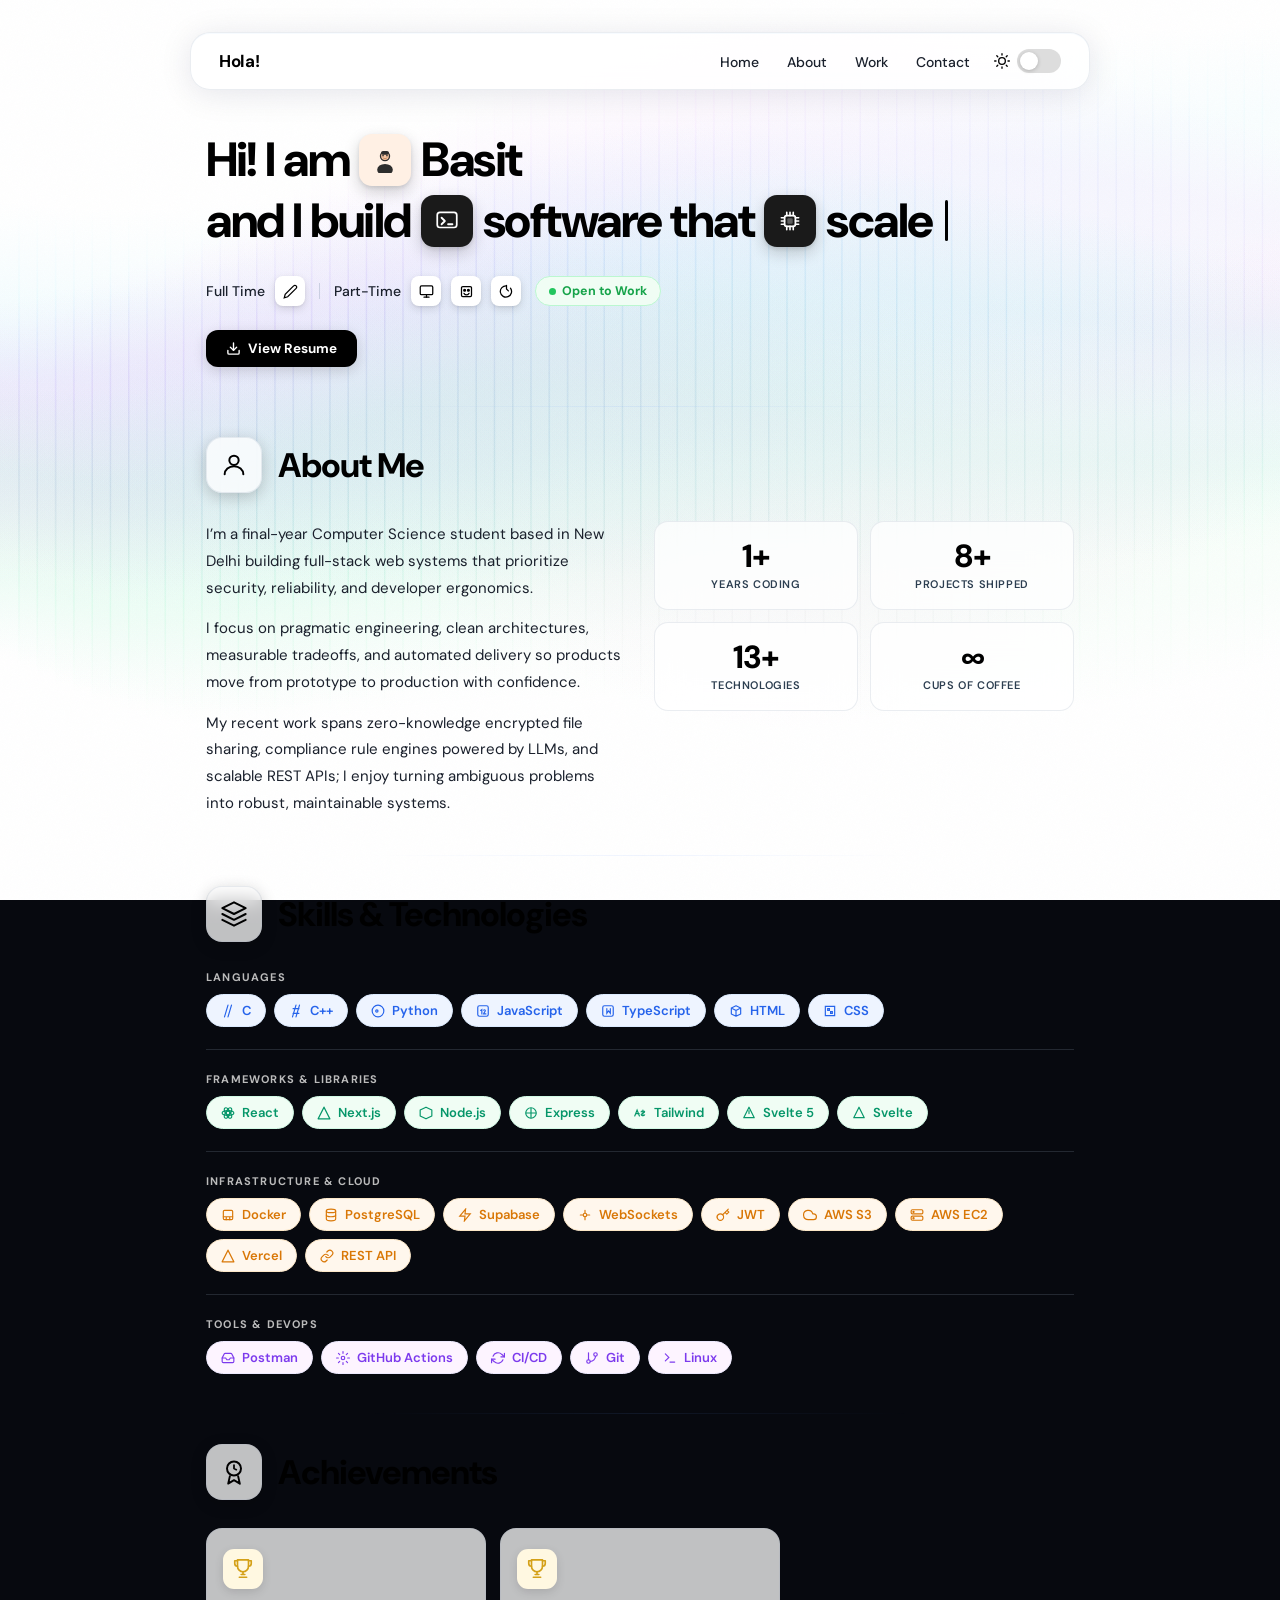
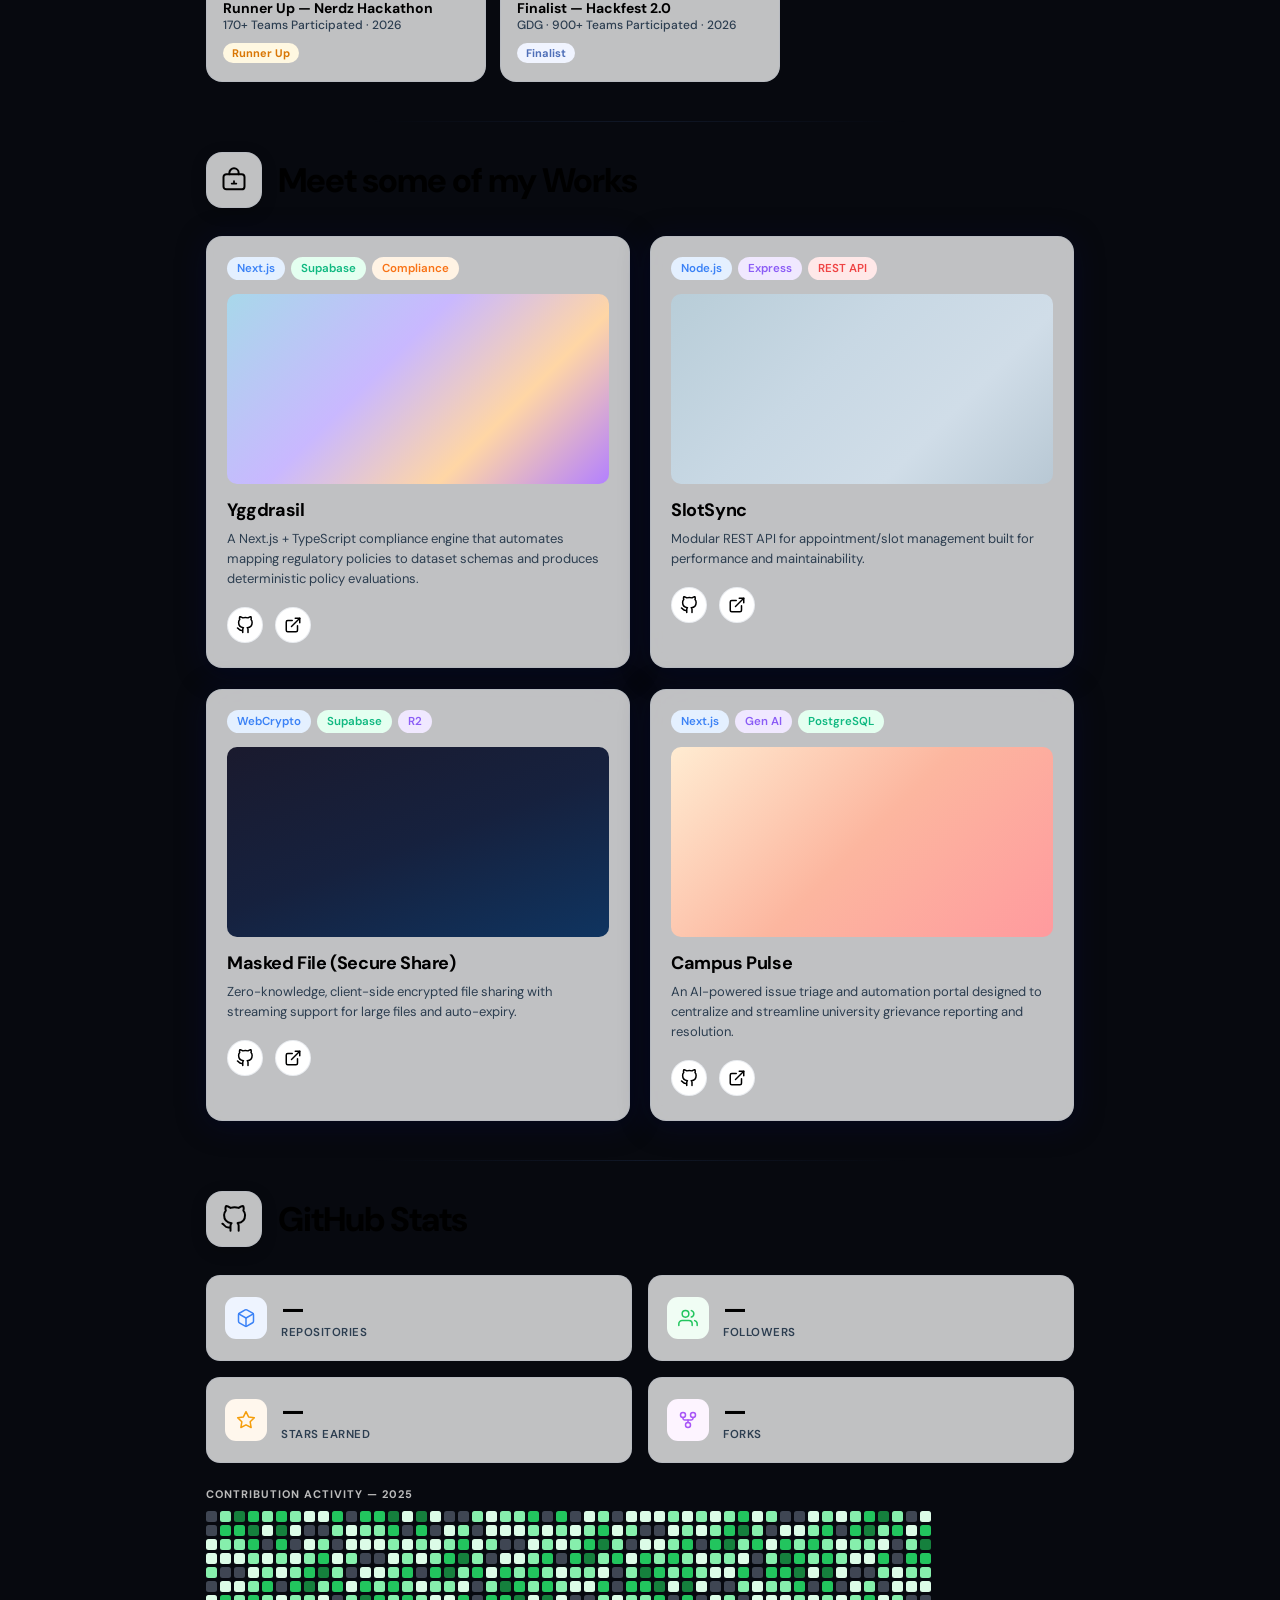
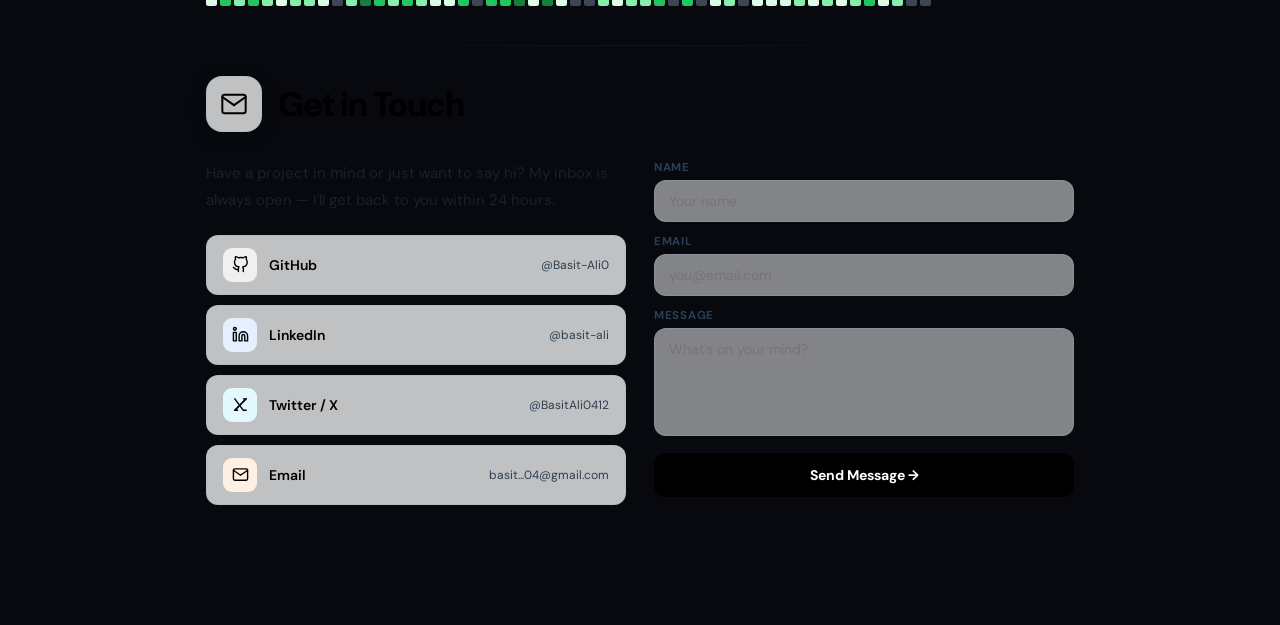
==== commit 15fd20f5: "De-slop: Replace all emojis with inline SVGs, remove Top Languages" ====
--- a/index.html
+++ b/index.html
@@ -68,7 +68,7 @@
                     <li><a href="#contact">Contact</a></li>
                 </ul>
                 <div style="display:flex;align-items:center;gap:7px;">
-                    <span id="ticon" style="font-size:15px;">☀️</span>
+                    <span id="ticon" style="display:inline-flex;align-items:center;"><svg viewBox="0 0 24 24" width="16" height="16" fill="none" stroke="currentColor" stroke-width="2" stroke-linecap="round"><circle cx="12" cy="12" r="5"/><path d="M12 1v2M12 21v2M4.22 4.22l1.42 1.42M18.36 18.36l1.42 1.42M1 12h2M21 12h2M4.22 19.78l1.42-1.42M18.36 5.64l1.42-1.42"/></svg></span>
                     <button class="theme-btn" id="themeBtn" aria-label="Toggle dark mode"></button>
                 </div>
             </div>
@@ -124,12 +124,12 @@
             </h1>
             <div class="roles">
                 <span class="rlabel">Full Time</span>
-                <span class="mbadge">✏️</span>
+                <span class="mbadge"><svg viewBox="0 0 24 24" width="15" height="15" fill="none" stroke="currentColor" stroke-width="2" stroke-linecap="round"><path d="M17 3a2.83 2.83 0 114 4L7.5 20.5 2 22l1.5-5.5z"/></svg></span>
                 <span class="rdiv"></span>
                 <span class="rlabel">Part-Time</span>
-                <span class="mbadge">📺</span>
-                <span class="mbadge">🤖</span>
-                <span class="mbadge">🔌</span>
+                <span class="mbadge"><svg viewBox="0 0 24 24" width="15" height="15" fill="none" stroke="currentColor" stroke-width="2" stroke-linecap="round"><rect x="2" y="3" width="20" height="14" rx="2"/><line x1="8" y1="21" x2="16" y2="21"/><line x1="12" y1="17" x2="12" y2="21"/></svg></span>
+                <span class="mbadge"><svg viewBox="0 0 24 24" width="15" height="15" fill="none" stroke="currentColor" stroke-width="2" stroke-linecap="round" stroke-linejoin="round"><rect x="4" y="4" width="16" height="16" rx="2"/><circle cx="9" cy="10" r="1.5" fill="currentColor"/><circle cx="15" cy="10" r="1.5" fill="currentColor"/><path d="M8 15c1 1.5 3 2.5 4 2.5s3-1 4-2.5"/></svg></span>
+                <span class="mbadge"><svg viewBox="0 0 24 24" width="15" height="15" fill="none" stroke="currentColor" stroke-width="2" stroke-linecap="round"><path d="M12 2v6l3 3M18.36 6.64A9 9 0 1112 3"/></svg></span>
                 <span class="otw-badge"><span class="otw-dot"></span>Open to Work</span>
             </div>
             <a href="https://drive.google.com/file/d/15Kie2nm88F6wUz_KOBfez04aYUnILYry/view?usp=sharing" target="_blank"
@@ -210,52 +210,52 @@
                 <div>
                     <div class="sglabel">Languages</div>
                     <div class="spills">
-                        <span class="spill L"><span class="pi">🔵</span>C</span>
-                        <span class="spill L"><span class="pi">🔷</span>C++</span>
-                        <span class="spill L"><span class="pi">🐍</span>Python</span>
-                        <span class="spill L"><span class="pi">🟡</span>JavaScript</span>
-                        <span class="spill L"><span class="pi">🔷</span>TypeScript</span>
-                        <span class="spill L"><span class="pi">🌐</span>HTML</span>
-                        <span class="spill L"><span class="pi">🎨</span>CSS</span>
+                        <span class="spill L"><span class="pi"><svg viewBox="0 0 24 24" width="14" height="14" fill="none" stroke="currentColor" stroke-width="2" stroke-linecap="round"><path d="M18 2l-6 20M12 2L6 22"/></svg></span>C</span>
+                        <span class="spill L"><span class="pi"><svg viewBox="0 0 24 24" width="14" height="14" fill="none" stroke="currentColor" stroke-width="2" stroke-linecap="round"><path d="M18 2l-6 20M12 2L6 22"/><path d="M7 8h10M7 16h10"/></svg></span>C++</span>
+                        <span class="spill L"><span class="pi"><svg viewBox="0 0 24 24" width="14" height="14" fill="none" stroke="currentColor" stroke-width="2" stroke-linecap="round" stroke-linejoin="round"><path d="M12 2C6.5 2 2 6.5 2 12s4.5 10 10 10 10-4.5 10-10S17.5 2 12 2z"/><path d="M8 12a2 2 0 104 0 2 2 0 00-4 0"/></svg></span>Python</span>
+                        <span class="spill L"><span class="pi"><svg viewBox="0 0 24 24" width="14" height="14" fill="none" stroke="currentColor" stroke-width="2" stroke-linecap="round"><rect x="3" y="3" width="18" height="18" rx="3"/><path d="M10 17V9.5L8 11M13 10.5c1.5-1.5 4 0 2.5 2s-2.5 4.5-2.5 4.5h4"/></svg></span>JavaScript</span>
+                        <span class="spill L"><span class="pi"><svg viewBox="0 0 24 24" width="14" height="14" fill="none" stroke="currentColor" stroke-width="2" stroke-linecap="round"><rect x="3" y="3" width="18" height="18" rx="3"/><path d="M10 8v8l3-4 3 4V8"/></svg></span>TypeScript</span>
+                        <span class="spill L"><span class="pi"><svg viewBox="0 0 24 24" width="14" height="14" fill="none" stroke="currentColor" stroke-width="2" stroke-linecap="round" stroke-linejoin="round"><path d="M4 7l8-4 8 4M4 7v10l8 4 8-4V7M4 7l8 4 8-4M12 11v10"/></svg></span>HTML</span>
+                        <span class="spill L"><span class="pi"><svg viewBox="0 0 24 24" width="14" height="14" fill="none" stroke="currentColor" stroke-width="2" stroke-linecap="round"><path d="M4 4h16v16H4z"/><path d="M8 8h3v3H8zM13 13h3v3h-3z"/></svg></span>CSS</span>
                     </div>
                 </div>
                 <div class="sdiv"></div>
                 <div>
-                    <div class="sglabel">Frameworks & Libraries</div>
+                    <div class="sglabel">Frameworks &amp; Libraries</div>
                     <div class="spills">
-                        <span class="spill F"><span class="pi">⚛️</span>React</span>
-                        <span class="spill F"><span class="pi">▲</span>Next.js</span>
-                        <span class="spill F"><span class="pi">🟢</span>Node.js</span>
-                        <span class="spill F"><span class="pi">🚂</span>Express</span>
-                        <span class="spill F"><span class="pi">💨</span>Tailwind</span>
-                        <span class="spill F"><span class="pi">🔥</span>Svelte 5</span>
-                        <span class="spill F"><span class="pi">🔶</span>Svelte</span>
+                        <span class="spill F"><span class="pi"><svg viewBox="0 0 24 24" width="14" height="14" fill="none" stroke="currentColor" stroke-width="2" stroke-linecap="round"><circle cx="12" cy="12" r="3"/><ellipse cx="12" cy="12" rx="10" ry="4"/><ellipse cx="12" cy="12" rx="10" ry="4" transform="rotate(60 12 12)"/><ellipse cx="12" cy="12" rx="10" ry="4" transform="rotate(120 12 12)"/></svg></span>React</span>
+                        <span class="spill F"><span class="pi"><svg viewBox="0 0 24 24" width="14" height="14" fill="none" stroke="currentColor" stroke-width="2.2" stroke-linejoin="round"><polygon points="12,2 22,22 2,22"/></svg></span>Next.js</span>
+                        <span class="spill F"><span class="pi"><svg viewBox="0 0 24 24" width="14" height="14" fill="none" stroke="currentColor" stroke-width="2" stroke-linecap="round" stroke-linejoin="round"><polygon points="12,2 2,7 2,17 12,22 22,17 22,7"/></svg></span>Node.js</span>
+                        <span class="spill F"><span class="pi"><svg viewBox="0 0 24 24" width="14" height="14" fill="none" stroke="currentColor" stroke-width="2" stroke-linecap="round"><path d="M4 12h16M12 4v16"/><circle cx="12" cy="12" r="9"/></svg></span>Express</span>
+                        <span class="spill F"><span class="pi"><svg viewBox="0 0 24 24" width="14" height="14" fill="none" stroke="currentColor" stroke-width="2" stroke-linecap="round"><path d="M3 17l4-10 4 10M5.5 13h5M17 7v10M14 10c0-2 6-2 6 0s-6 3-6 5c0 2 6 2 6 0"/></svg></span>Tailwind</span>
+                        <span class="spill F"><span class="pi"><svg viewBox="0 0 24 24" width="14" height="14" fill="none" stroke="currentColor" stroke-width="2" stroke-linecap="round" stroke-linejoin="round"><path d="M12 2l9 18H3z"/><path d="M12 8v5"/></svg></span>Svelte 5</span>
+                        <span class="spill F"><span class="pi"><svg viewBox="0 0 24 24" width="14" height="14" fill="none" stroke="currentColor" stroke-width="2" stroke-linecap="round" stroke-linejoin="round"><path d="M12 2l9 18H3z"/></svg></span>Svelte</span>
                     </div>
                 </div>
                 <div class="sdiv"></div>
                 <div>
-                    <div class="sglabel">Infrastructure & Cloud</div>
+                    <div class="sglabel">Infrastructure &amp; Cloud</div>
                     <div class="spills">
-                        <span class="spill I"><span class="pi">🐳</span>Docker</span>
-                        <span class="spill I"><span class="pi">🗄️</span>PostgreSQL</span>
-                        <span class="spill I"><span class="pi">⚡</span>Supabase</span>
-                        <span class="spill I"><span class="pi">🔌</span>WebSockets</span>
-                        <span class="spill I"><span class="pi">🔑</span>JWT</span>
-                        <span class="spill I"><span class="pi">☁️</span>AWS S3</span>
-                        <span class="spill I"><span class="pi">🖥️</span>AWS EC2</span>
-                        <span class="spill I"><span class="pi">▲</span>Vercel</span>
-                        <span class="spill I"><span class="pi">🔗</span>REST API</span>
+                        <span class="spill I"><span class="pi"><svg viewBox="0 0 24 24" width="14" height="14" fill="none" stroke="currentColor" stroke-width="2" stroke-linecap="round"><rect x="4" y="4" width="16" height="16" rx="2"/><path d="M4 15h16M9 15v5M15 15v5"/></svg></span>Docker</span>
+                        <span class="spill I"><span class="pi"><svg viewBox="0 0 24 24" width="14" height="14" fill="none" stroke="currentColor" stroke-width="2" stroke-linecap="round" stroke-linejoin="round"><ellipse cx="12" cy="5" rx="8" ry="3"/><path d="M4 5v14c0 1.66 3.58 3 8 3s8-1.34 8-3V5"/><path d="M4 12c0 1.66 3.58 3 8 3s8-1.34 8-3"/></svg></span>PostgreSQL</span>
+                        <span class="spill I"><span class="pi"><svg viewBox="0 0 24 24" width="14" height="14" fill="none" stroke="currentColor" stroke-width="2" stroke-linecap="round"><path d="M13 2L3 14h9l-1 8 10-12h-9l1-8z"/></svg></span>Supabase</span>
+                        <span class="spill I"><span class="pi"><svg viewBox="0 0 24 24" width="14" height="14" fill="none" stroke="currentColor" stroke-width="2" stroke-linecap="round"><path d="M4 12h4M16 12h4M12 4v4M12 16v4"/><circle cx="12" cy="12" r="3"/></svg></span>WebSockets</span>
+                        <span class="spill I"><span class="pi"><svg viewBox="0 0 24 24" width="14" height="14" fill="none" stroke="currentColor" stroke-width="2" stroke-linecap="round" stroke-linejoin="round"><path d="M21 2l-2 2m-7.61 7.61a5.5 5.5 0 1 1-7.78 7.78 5.5 5.5 0 0 1 7.78-7.78zm0 0L15.5 7.5m0 0l3 3L22 7l-3-3m-3.5 3.5L19 4"/></svg></span>JWT</span>
+                        <span class="spill I"><span class="pi"><svg viewBox="0 0 24 24" width="14" height="14" fill="none" stroke="currentColor" stroke-width="2" stroke-linecap="round" stroke-linejoin="round"><path d="M18 10h-1.26A8 8 0 1 0 9 20h9a5 5 0 0 0 0-10z"/></svg></span>AWS S3</span>
+                        <span class="spill I"><span class="pi"><svg viewBox="0 0 24 24" width="14" height="14" fill="none" stroke="currentColor" stroke-width="2" stroke-linecap="round"><rect x="2" y="3" width="20" height="7" rx="2"/><rect x="2" y="14" width="20" height="7" rx="2"/><circle cx="6" cy="6.5" r="1" fill="currentColor"/><circle cx="6" cy="17.5" r="1" fill="currentColor"/></svg></span>AWS EC2</span>
+                        <span class="spill I"><span class="pi"><svg viewBox="0 0 24 24" width="14" height="14" fill="none" stroke="currentColor" stroke-width="2.2" stroke-linejoin="round"><polygon points="12,2 22,22 2,22"/></svg></span>Vercel</span>
+                        <span class="spill I"><span class="pi"><svg viewBox="0 0 24 24" width="14" height="14" fill="none" stroke="currentColor" stroke-width="2" stroke-linecap="round"><path d="M10 13a5 5 0 0 0 7.54.54l3-3a5 5 0 0 0-7.07-7.07l-1.72 1.71"/><path d="M14 11a5 5 0 0 0-7.54-.54l-3 3a5 5 0 0 0 7.07 7.07l1.71-1.71"/></svg></span>REST API</span>
                     </div>
                 </div>
                 <div class="sdiv"></div>
                 <div>
-                    <div class="sglabel">Tools & DevOps</div>
+                    <div class="sglabel">Tools &amp; DevOps</div>
                     <div class="spills">
-                        <span class="spill T"><span class="pi">📬</span>Postman</span>
-                        <span class="spill T"><span class="pi">⚙️</span>GitHub Actions</span>
-                        <span class="spill T"><span class="pi">🔄</span>CI/CD</span>
-                        <span class="spill T"><span class="pi">🌿</span>Git</span>
-                        <span class="spill T"><span class="pi">🐧</span>Linux</span>
+                        <span class="spill T"><span class="pi"><svg viewBox="0 0 24 24" width="14" height="14" fill="none" stroke="currentColor" stroke-width="2" stroke-linecap="round"><path d="M22 12h-6l-2 3h-4l-2-3H2"/><path d="M5.45 5.11L2 12v6a2 2 0 002 2h16a2 2 0 002-2v-6l-3.45-6.89A2 2 0 0016.76 4H7.24a2 2 0 00-1.79 1.11z"/></svg></span>Postman</span>
+                        <span class="spill T"><span class="pi"><svg viewBox="0 0 24 24" width="14" height="14" fill="none" stroke="currentColor" stroke-width="2" stroke-linecap="round"><circle cx="12" cy="12" r="3"/><path d="M12 1v3M12 20v3M4.22 4.22l2.12 2.12M17.66 17.66l2.12 2.12M1 12h3M20 12h3M4.22 19.78l2.12-2.12M17.66 6.34l2.12-2.12"/></svg></span>GitHub Actions</span>
+                        <span class="spill T"><span class="pi"><svg viewBox="0 0 24 24" width="14" height="14" fill="none" stroke="currentColor" stroke-width="2" stroke-linecap="round" stroke-linejoin="round"><polyline points="23 4 23 10 17 10"/><polyline points="1 20 1 14 7 14"/><path d="M3.51 9a9 9 0 0114.85-3.36L23 10M1 14l4.64 4.36A9 9 0 0020.49 15"/></svg></span>CI/CD</span>
+                        <span class="spill T"><span class="pi"><svg viewBox="0 0 24 24" width="14" height="14" fill="none" stroke="currentColor" stroke-width="2" stroke-linecap="round" stroke-linejoin="round"><line x1="6" y1="3" x2="6" y2="15"/><circle cx="18" cy="6" r="3"/><circle cx="6" cy="18" r="3"/><path d="M18 9a9 9 0 01-9 9"/></svg></span>Git</span>
+                        <span class="spill T"><span class="pi"><svg viewBox="0 0 24 24" width="14" height="14" fill="none" stroke="currentColor" stroke-width="2" stroke-linecap="round"><polyline points="4 17 10 11 4 5"/><line x1="12" y1="19" x2="20" y2="19"/></svg></span>Linux</span>
                     </div>
                 </div>
             </div>
@@ -277,7 +277,7 @@
             </div>
             <div class="ach-grid">
                 <div class="ach-card">
-                    <div class="ach-icon" style="background:#FFF8E1;">🏆</div>
+                    <div class="ach-icon" style="background:#FFF8E1;"><svg viewBox="0 0 24 24" width="22" height="22" fill="none" stroke="#D4A017" stroke-width="1.8" stroke-linecap="round" stroke-linejoin="round"><path d="M6 9V2h12v7a6 6 0 01-12 0z"/><path d="M6 3H3v3a3 3 0 003 3M18 3h3v3a3 3 0 01-3 3"/><path d="M12 15v3M8 21h8M10 18h4"/></svg></div>
                     <div>
                         <div class="ach-name">Runner Up — Nerdz Hackathon</div>
                         <div class="ach-meta">170+ Teams Participated · 2026</div>
@@ -285,7 +285,7 @@
                     <span class="abadge bg-gold">Runner Up</span>
                 </div>
                 <div class="ach-card">
-                    <div class="ach-icon" style="background:#FFF8E1;">🏆</div>
+                    <div class="ach-icon" style="background:#FFF8E1;"><svg viewBox="0 0 24 24" width="22" height="22" fill="none" stroke="#D4A017" stroke-width="1.8" stroke-linecap="round" stroke-linejoin="round"><path d="M6 9V2h12v7a6 6 0 01-12 0z"/><path d="M6 3H3v3a3 3 0 003 3M18 3h3v3a3 3 0 01-3 3"/><path d="M12 15v3M8 21h8M10 18h4"/></svg></div>
                     <div>
                         <div class="ach-name">Finalist — Hackfest 2.0</div>
                         <div class="ach-meta">GDG · 900+ Teams Participated · 2026</div>
@@ -445,28 +445,28 @@
             </div>
             <div class="gh-grid">
                 <div class="gh-card">
-                    <div class="gh-icon" style="background:#EEF4FF;">📦</div>
+                    <div class="gh-icon" style="background:#EEF4FF;"><svg viewBox="0 0 24 24" width="20" height="20" fill="none" stroke="#3b82f6" stroke-width="1.8" stroke-linecap="round" stroke-linejoin="round"><path d="M21 16V8a2 2 0 00-1-1.73l-7-4a2 2 0 00-2 0l-7 4A2 2 0 003 8v8a2 2 0 001 1.73l7 4a2 2 0 002 0l7-4A2 2 0 0021 16z"/><polyline points="3.27 6.96 12 12.01 20.73 6.96"/><line x1="12" y1="22.08" x2="12" y2="12"/></svg></div>
                     <div>
                         <div class="gh-num">—</div>
                         <div class="gh-lbl">Repositories</div>
                     </div>
                 </div>
                 <div class="gh-card">
-                    <div class="gh-icon" style="background:#F0FDF4;">👥</div>
+                    <div class="gh-icon" style="background:#F0FDF4;"><svg viewBox="0 0 24 24" width="20" height="20" fill="none" stroke="#22c55e" stroke-width="1.8" stroke-linecap="round" stroke-linejoin="round"><path d="M17 21v-2a4 4 0 00-4-4H5a4 4 0 00-4 4v2"/><circle cx="9" cy="7" r="4"/><path d="M23 21v-2a4 4 0 00-3-3.87"/><path d="M16 3.13a4 4 0 010 7.75"/></svg></div>
                     <div>
                         <div class="gh-num">—</div>
                         <div class="gh-lbl">Followers</div>
                     </div>
                 </div>
                 <div class="gh-card">
-                    <div class="gh-icon" style="background:#FFF7ED;">⭐</div>
+                    <div class="gh-icon" style="background:#FFF7ED;"><svg viewBox="0 0 24 24" width="20" height="20" fill="none" stroke="#f59e0b" stroke-width="1.8" stroke-linejoin="round"><polygon points="12 2 15.09 8.26 22 9.27 17 14.14 18.18 21.02 12 17.77 5.82 21.02 7 14.14 2 9.27 8.91 8.26 12 2"/></svg></div>
                     <div>
                         <div class="gh-num">—</div>
                         <div class="gh-lbl">Stars Earned</div>
                     </div>
                 </div>
                 <div class="gh-card">
-                    <div class="gh-icon" style="background:#FDF4FF;">🍴</div>
+                    <div class="gh-icon" style="background:#FDF4FF;"><svg viewBox="0 0 24 24" width="20" height="20" fill="none" stroke="#a855f7" stroke-width="1.8" stroke-linecap="round" stroke-linejoin="round"><circle cx="12" cy="18" r="3"/><circle cx="6" cy="6" r="3"/><circle cx="18" cy="6" r="3"/><path d="M18 9v1a2 2 0 01-2 2H8a2 2 0 01-2-2V9"/><path d="M12 12v3"/></svg></div>
                     <div>
                         <div class="gh-num">—</div>
                         <div class="gh-lbl">Forks</div>
@@ -475,7 +475,7 @@
             </div>
             <div class="cg-label">Contribution Activity — 2025</div>
             <div class="cg-wrap" id="cgraph"></div>
-            <div id="lbars" style="margin-top:22px;"></div>
+
         </section>
 
         <!-- CONTACT -->
@@ -496,17 +496,17 @@
                         get back to you within 24 hours.</p>
                     <div class="socials">
                         <a href="https://github.com/Basit-Ali0" target="_blank" rel="noopener noreferrer"
-                            class="soc"><span class="soc-icon" style="background:#f0f0f0;">🐙</span>GitHub<span
+                            class="soc"><span class="soc-icon" style="background:#f0f0f0;"><svg viewBox="0 0 24 24" width="17" height="17" fill="none" stroke="currentColor" stroke-width="2" stroke-linecap="round" stroke-linejoin="round"><path d="M9 19c-5 1.5-5-2.5-7-3m14 6v-3.87a3.37 3.37 0 00-.94-2.61c3.14-.35 6.44-1.54 6.44-7A5.44 5.44 0 0020 4.77 5.07 5.07 0 0019.91 1S18.73.65 16 2.48a13.38 13.38 0 00-7 0C6.27.65 5.09 1 5.09 1A5.07 5.07 0 005 4.77a5.44 5.44 0 00-1.5 3.78c0 5.42 3.3 6.61 6.44 7A3.37 3.37 0 009 18.13V22"/></svg></span>GitHub<span
                                 class="soc-handle">@Basit-Ali0</span></a>
                         <a href="https://www.linkedin.com/in/basit-ali-65261819b/" target="_blank"
                             rel="noopener noreferrer" class="soc"><span class="soc-icon"
-                                style="background:#E4F0FF;">💼</span>LinkedIn<span
+                                style="background:#E4F0FF;"><svg viewBox="0 0 24 24" width="17" height="17" fill="none" stroke="currentColor" stroke-width="2" stroke-linecap="round" stroke-linejoin="round"><path d="M16 8a6 6 0 016 6v7h-4v-7a2 2 0 00-4 0v7h-4v-7a6 6 0 016-6z"/><rect x="2" y="9" width="4" height="12"/><circle cx="4" cy="4" r="2"/></svg></span>LinkedIn<span
                                 class="soc-handle">@basit-ali</span></a>
                         <a href="https://x.com/BasitAli0412" target="_blank" rel="noopener noreferrer" class="soc"><span
-                                class="soc-icon" style="background:#E4F9FF;">🐦</span>Twitter / X<span
+                                class="soc-icon" style="background:#E4F9FF;"><svg viewBox="0 0 24 24" width="17" height="17" fill="none" stroke="currentColor" stroke-width="2" stroke-linecap="round" stroke-linejoin="round"><path d="M4 4l11.73 16h4.27M4 20L20 4"/><path d="M8 20H4l16-16h-4"/></svg></span>Twitter / X<span
                                 class="soc-handle">@BasitAli0412</span></a>
                         <a href="mailto:basitalirpk04@gmail.com" class="soc"><span class="soc-icon"
-                                style="background:#FFF0E4;">📧</span>Email<span
+                                style="background:#FFF0E4;"><svg viewBox="0 0 24 24" width="17" height="17" fill="none" stroke="currentColor" stroke-width="2" stroke-linecap="round" stroke-linejoin="round"><path d="M4 4h16c1.1 0 2 .9 2 2v12c0 1.1-.9 2-2 2H4c-1.1 0-2-.9-2-2V6c0-1.1.9-2 2-2z"/><polyline points="22,6 12,13 2,6"/></svg></span>Email<span
                                 class="soc-handle">basit...04@gmail.com</span></a>
                     </div>
                 </div>
--- a/css/sections.css
+++ b/css/sections.css
@@ -253,6 +253,9 @@
 
 .spill .pi {
     font-size: 13px;
+    display: inline-flex;
+    align-items: center;
+    line-height: 0;
 }
 
 .spill.L {
@@ -501,42 +504,6 @@
     background: #22c55e;
 }
 
-.lb-row {
-    display: flex;
-    align-items: center;
-    gap: 12px;
-    margin-bottom: 10px;
-}
-
-.lb-name {
-    font-size: 13px;
-    font-weight: 600;
-    color: var(--dark);
-    width: 110px;
-    flex-shrink: 0;
-}
-
-.lb-track {
-    flex: 1;
-    height: 7px;
-    background: var(--border);
-    border-radius: 100px;
-    overflow: hidden;
-}
-
-.lb-fill {
-    height: 100%;
-    border-radius: 100px;
-    transition: width 1.1s cubic-bezier(0.4, 0, 0.2, 1);
-}
-
-.lb-pct {
-    font-size: 12px;
-    color: var(--gray);
-    font-weight: 600;
-    width: 36px;
-    text-align: right;
-}
 
 /* ── WORKS / PROJECTS ── */
 .pg {
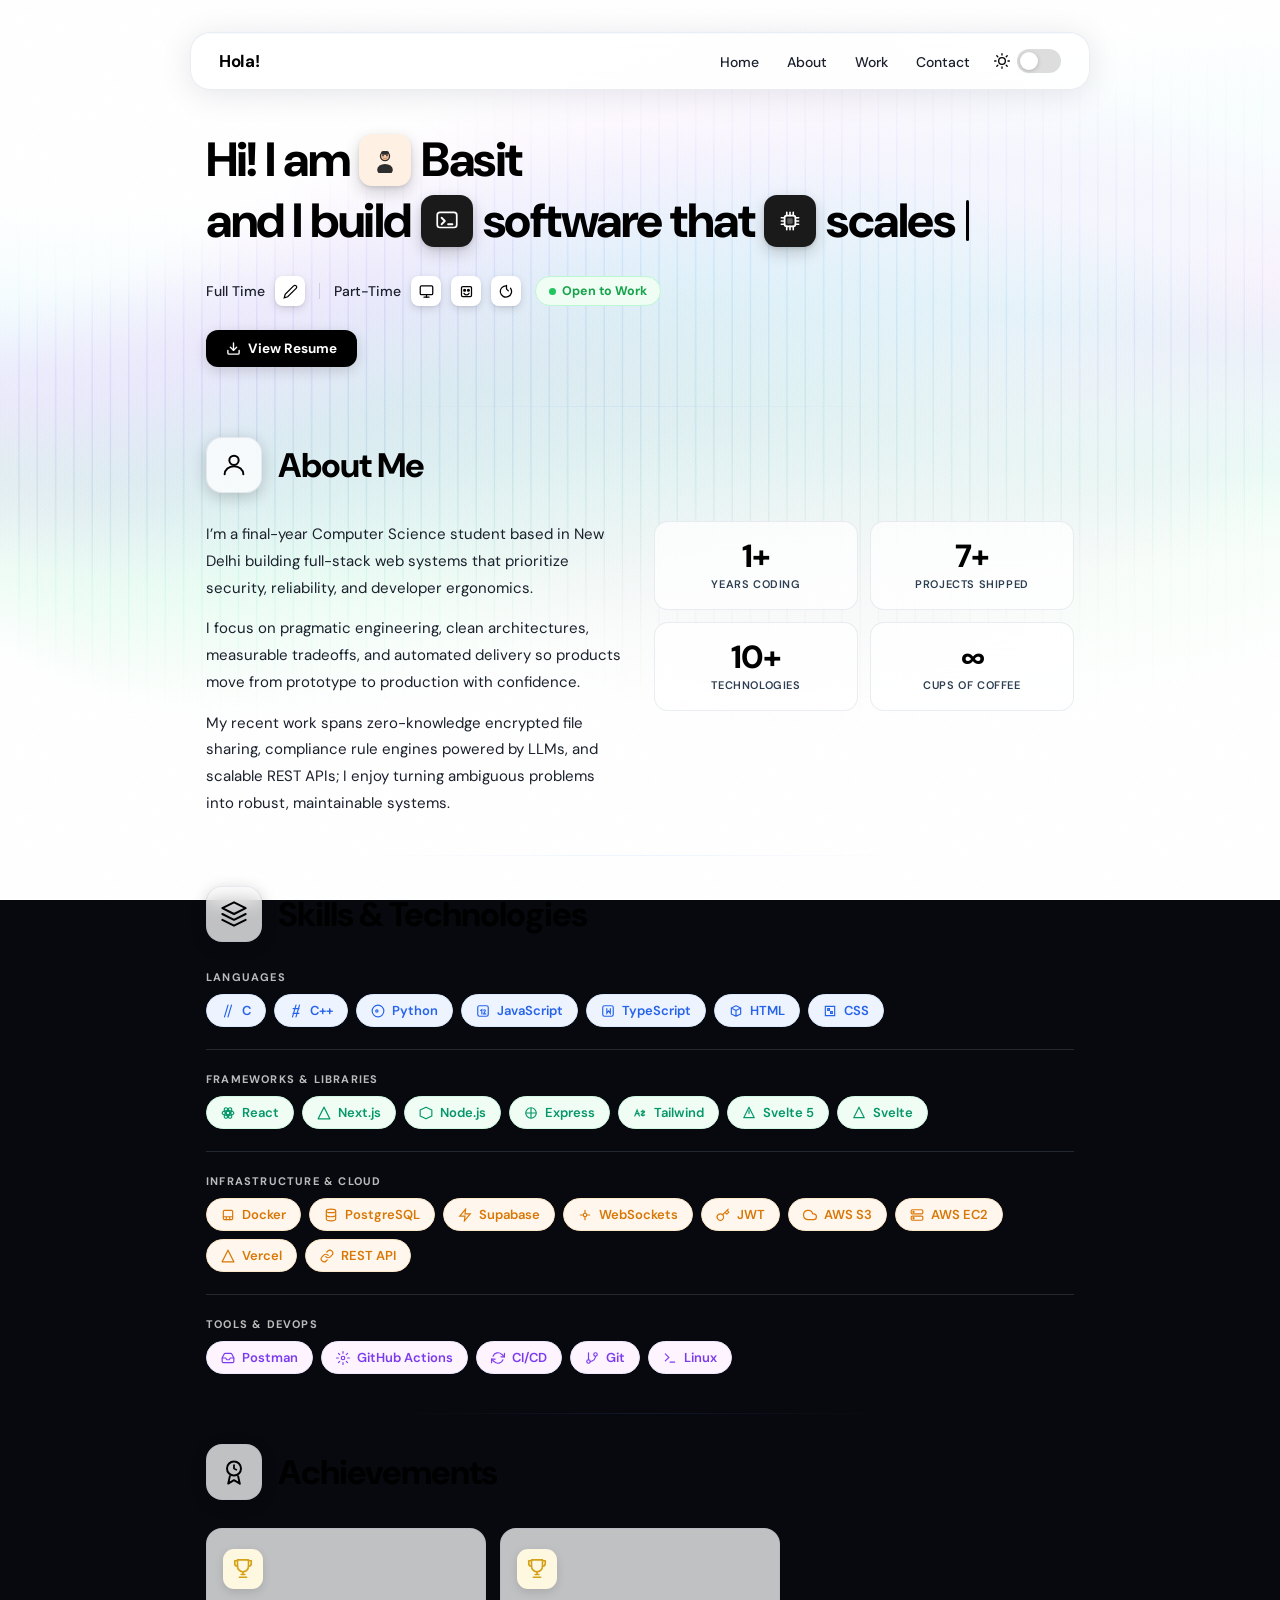
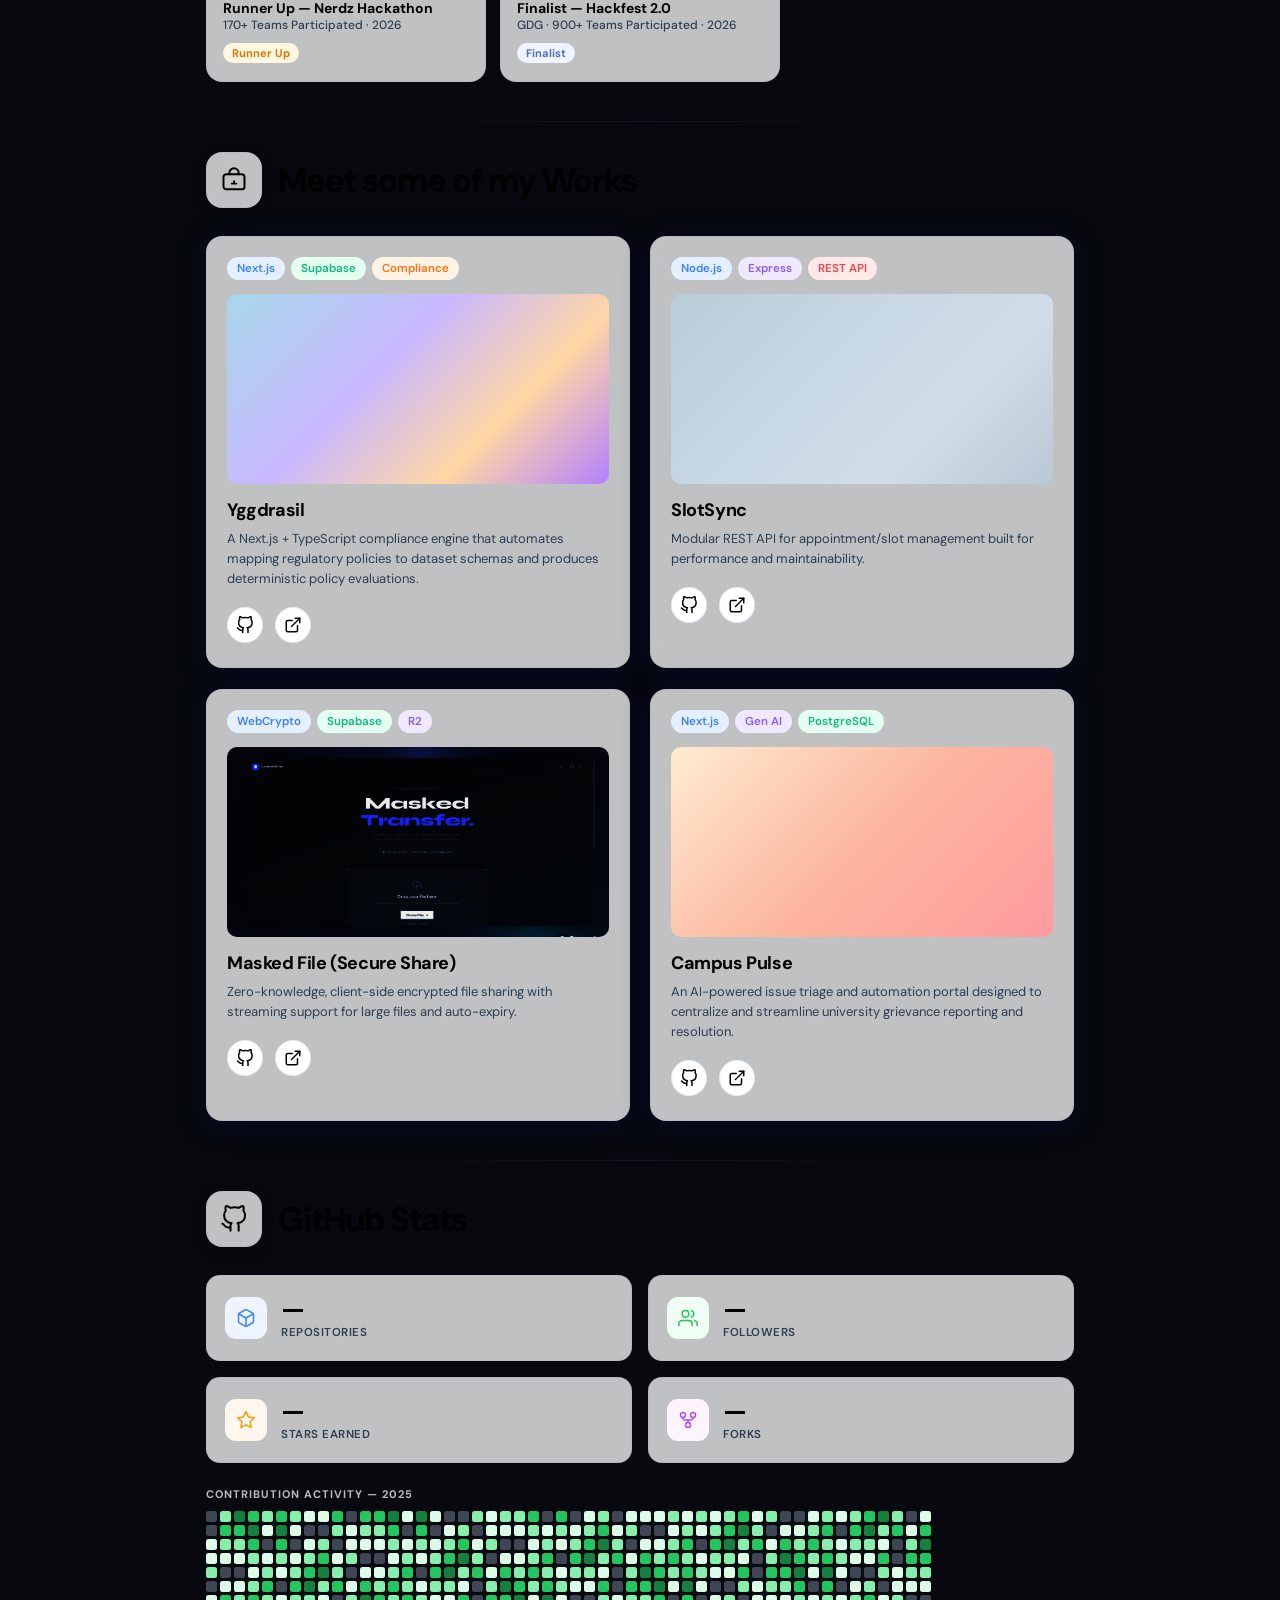
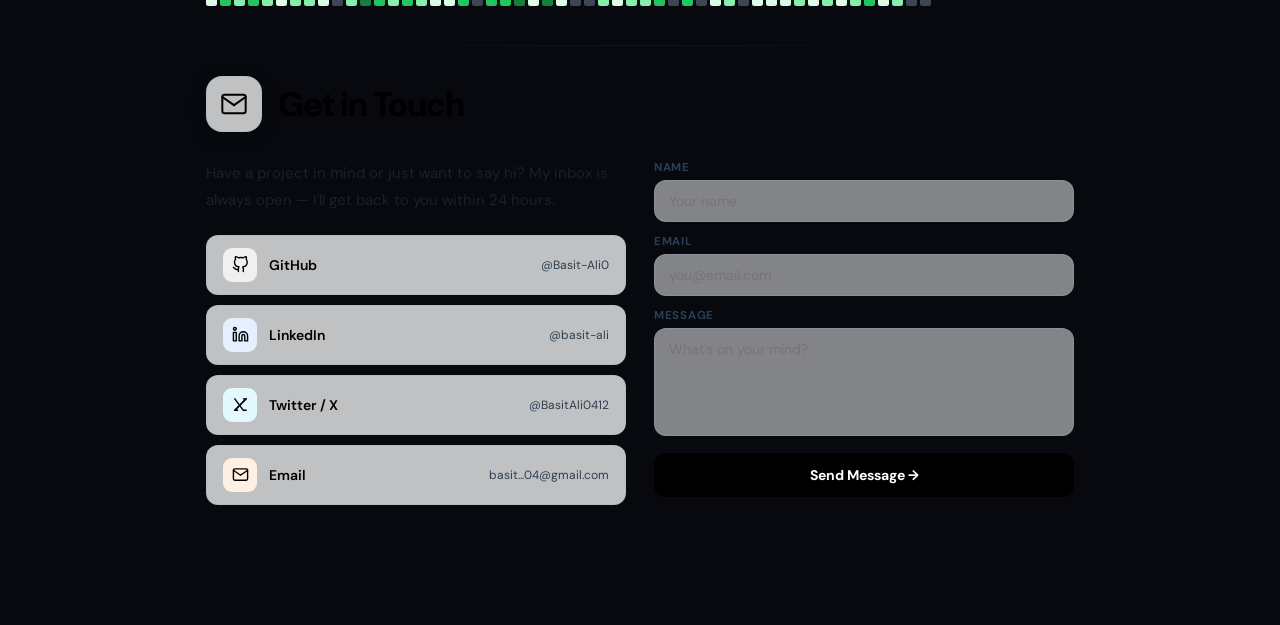
==== commit 0367fe6e: "Add scroll-to-top button, smooth scroll, SEO schema, and accessibility improvements" ====
--- a/index.html
+++ b/index.html
@@ -22,6 +22,24 @@
     <meta name="twitter:description" content="I design and build secure, scalable web applications." />
     <meta name="twitter:image" content="https://basit.dev/og-image.png" />
     <meta name="twitter:creator" content="@BasitAli0412" />
+
+    <!-- ── SEO STRUCTURED DATA ── -->
+    <script type="application/ld+json">
+    {
+        "@context": "https://schema.org",
+        "@type": "Person",
+        "name": "Basit",
+        "url": "https://basit.dev",
+        "jobTitle": "Full-Stack Developer",
+        "description": "Full-Stack Developer focused on performance, security, and clean architecture.",
+        "sameAs": [
+            "https://github.com/Basit-Ali0",
+            "https://www.linkedin.com/in/basit-ali-65261819b/",
+            "https://x.com/BasitAli0412"
+        ],
+        "knowsAbout": ["React", "Next.js", "TypeScript", "Node.js", "Supabase", "AWS"]
+    }
+    </script>
 
     <!-- ── FAVICON (inline SVG) ── -->
     <link rel="icon"
@@ -557,6 +575,12 @@
         </div>
     </div>
 
+    <div id="scroll-top" title="Scroll to top">
+        <svg viewBox="0 0 24 24" fill="none" stroke="currentColor" stroke-width="2" stroke-linecap="round">
+            <path d="M18 15l-6-6-6 6"/>
+        </svg>
+    </div>
+
     <!-- ── SCRIPTS (order matters: dependencies first) ── -->
     <script src="js/aurora.js"></script>
     <script src="js/theme.js"></script>
--- a/css/sections.css
+++ b/css/sections.css
@@ -677,7 +677,10 @@
 }
 
 .pi3 {
-    background: linear-gradient(160deg, #1a1a2e, #16213e 50%, #0f3460);
+    background: linear-gradient(160deg, #1a1a2e, #16213e 50%, #0f3460), url('../images/maskedfile.png');
+    background-size: cover;
+    background-position: center;
+    background-blend-mode: overlay;
 }
 
 .pi4 {
@@ -696,4 +699,53 @@
     font-size: 13px;
     color: var(--gray);
     line-height: 1.55;
+}
+
+/* ── SCROLL TO TOP BUTTON ── */
+#scroll-top {
+    position: fixed;
+    bottom: 24px;
+    right: 24px;
+    width: 44px;
+    height: 44px;
+    background: var(--card-bg);
+    border: 1px solid var(--card-border);
+    border-radius: 50%;
+    display: flex;
+    align-items: center;
+    justify-content: center;
+    cursor: pointer;
+    z-index: 200;
+    opacity: 0;
+    visibility: hidden;
+    transform: translateY(20px);
+    transition: all 0.3s ease;
+    box-shadow: 0 4px 16px rgba(0, 0, 0, 0.2);
+}
+
+#scroll-top.visible {
+    opacity: 1;
+    visibility: visible;
+    transform: translateY(0);
+}
+
+#scroll-top:hover {
+    background: var(--dark);
+    border-color: var(--dark);
+}
+
+#scroll-top:hover svg {
+    stroke: var(--bg);
+}
+
+#scroll-top svg {
+    width: 20px;
+    height: 20px;
+    stroke: var(--dark);
+    transition: stroke 0.2s;
+}
+
+/* Smooth scroll */
+html {
+    scroll-behavior: smooth;
 }
